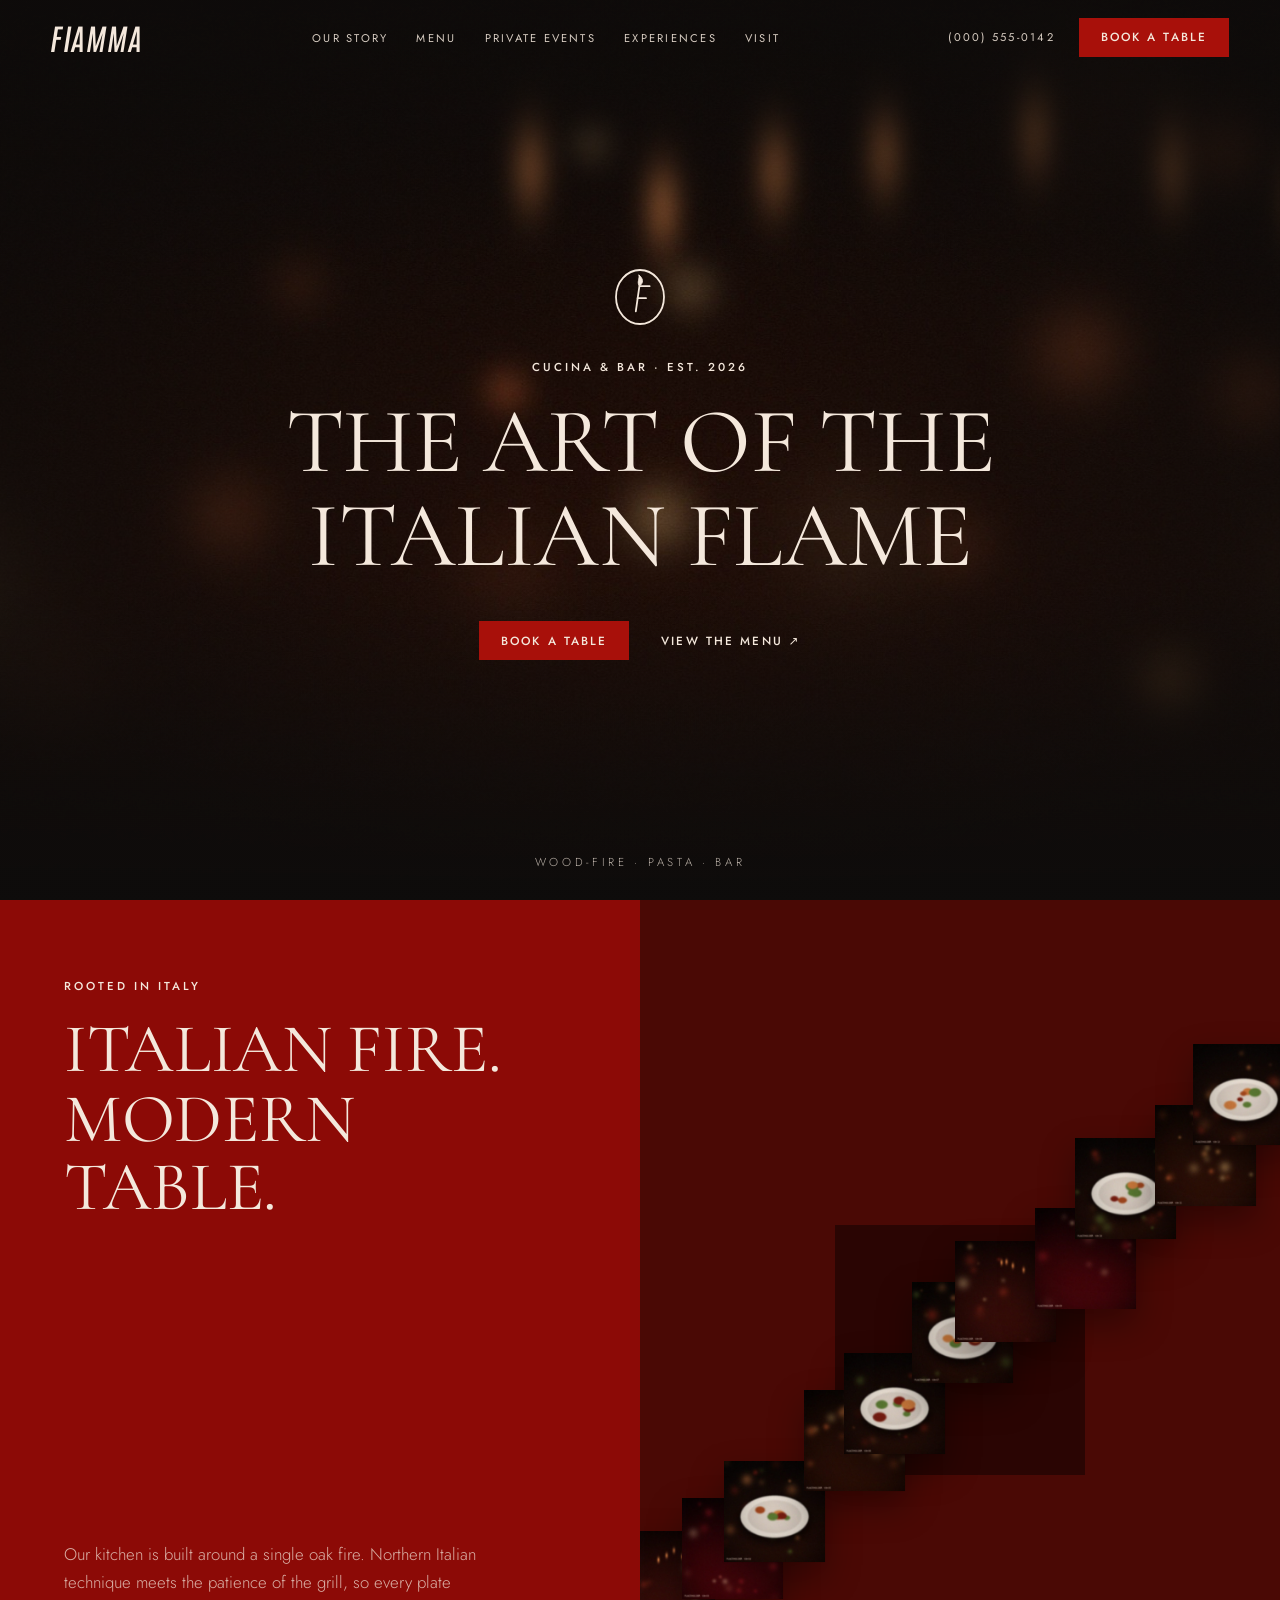
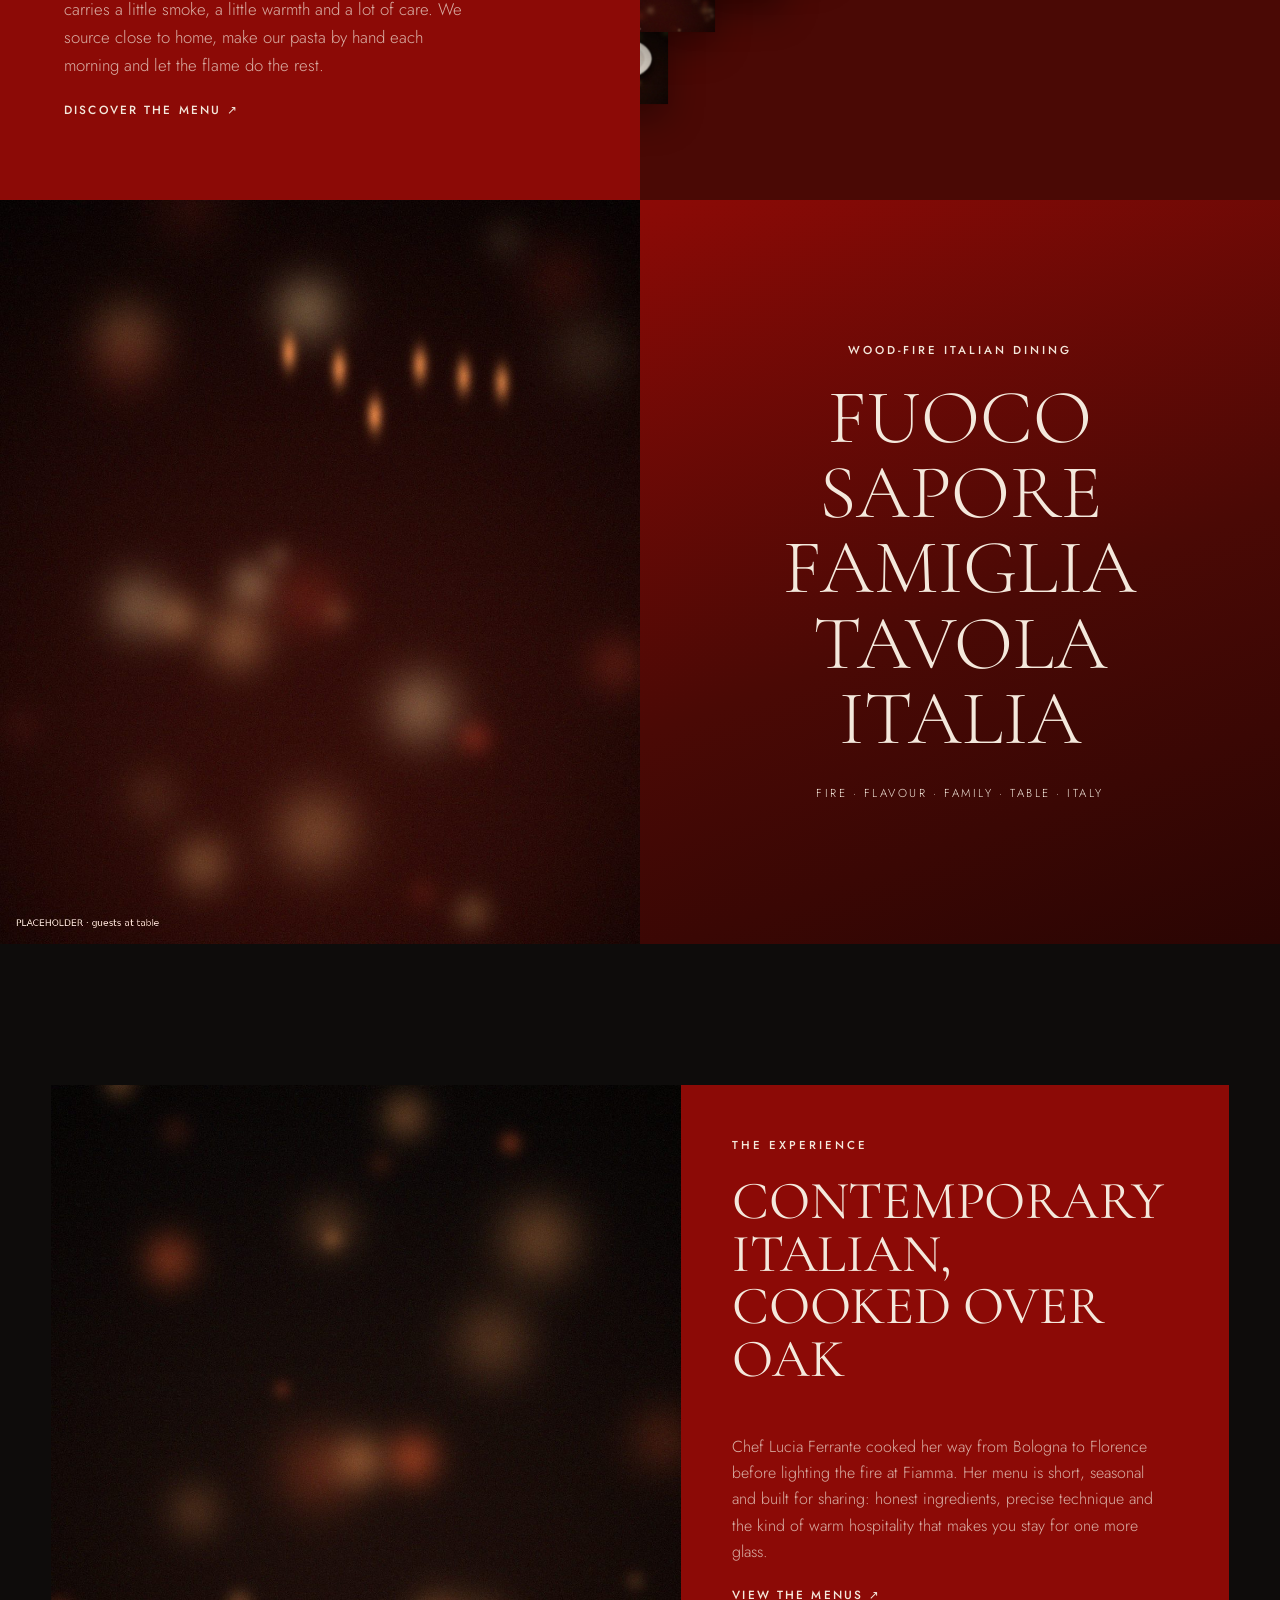
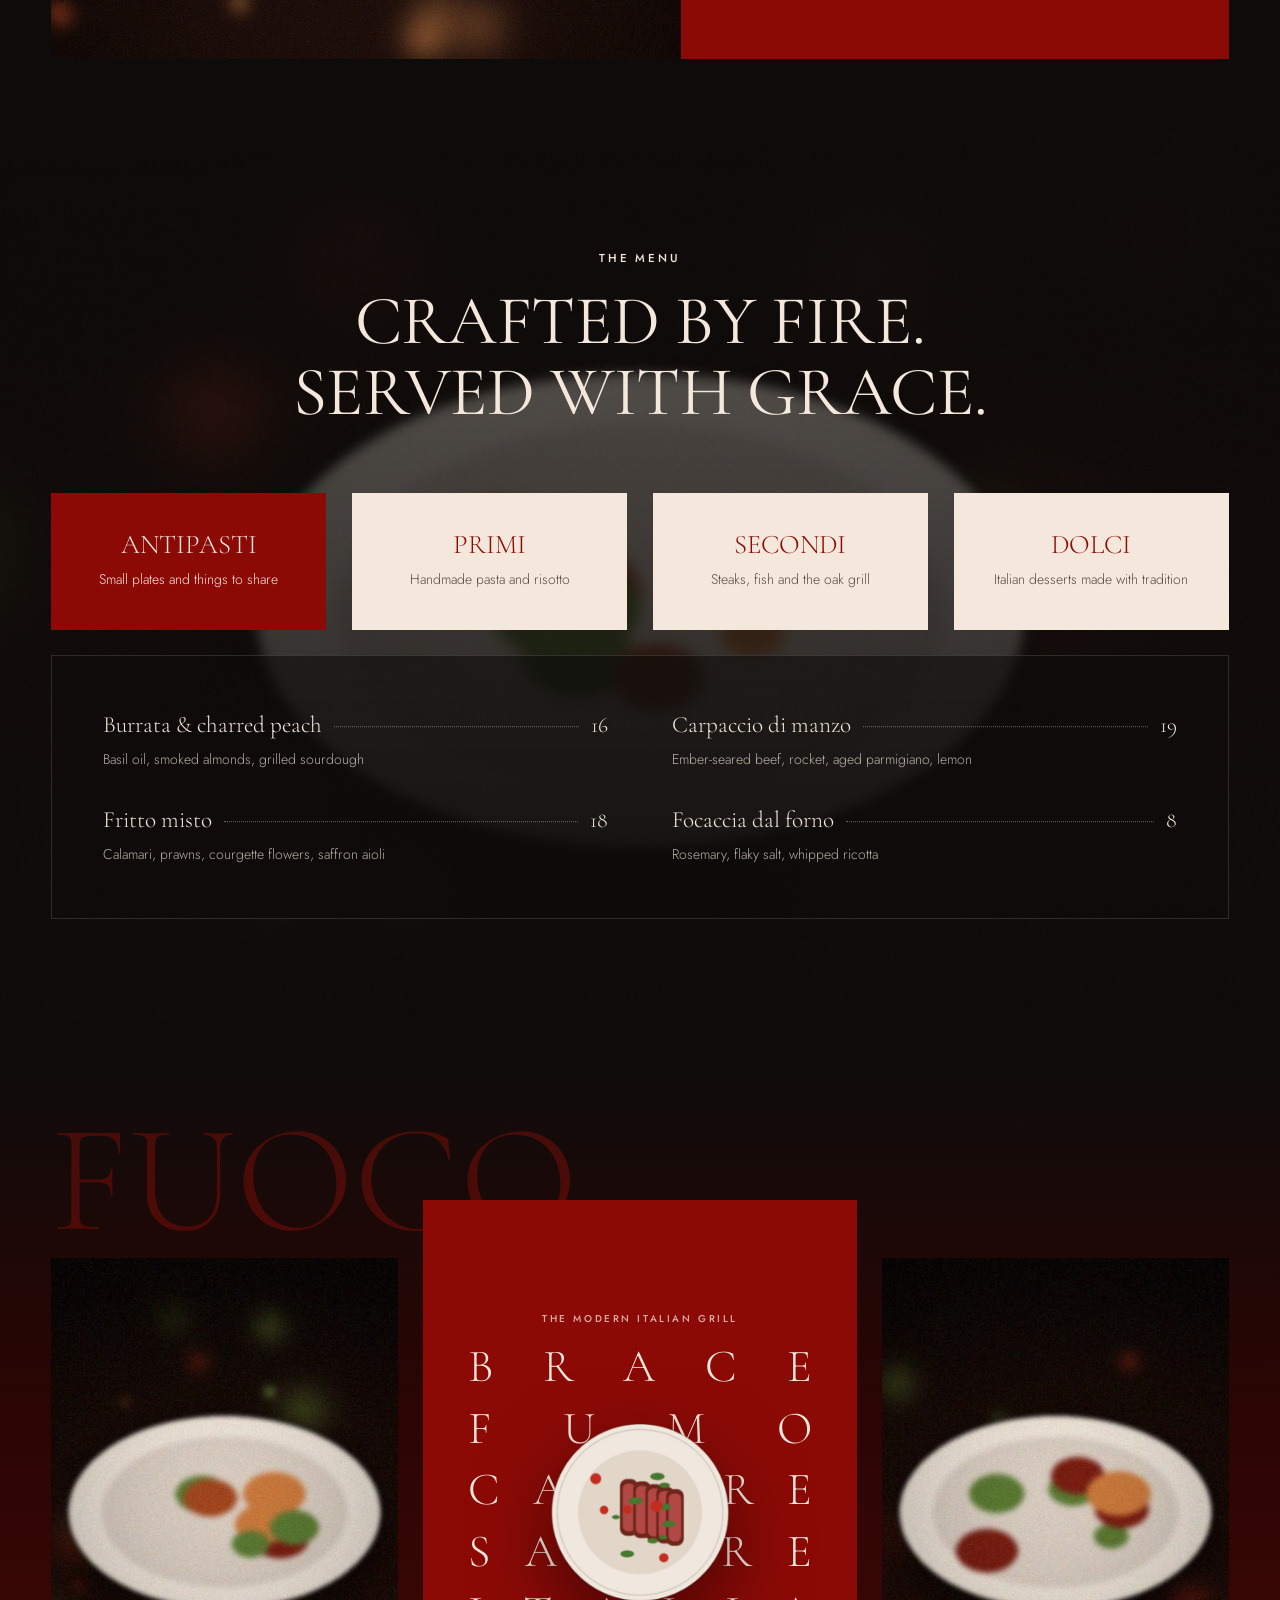
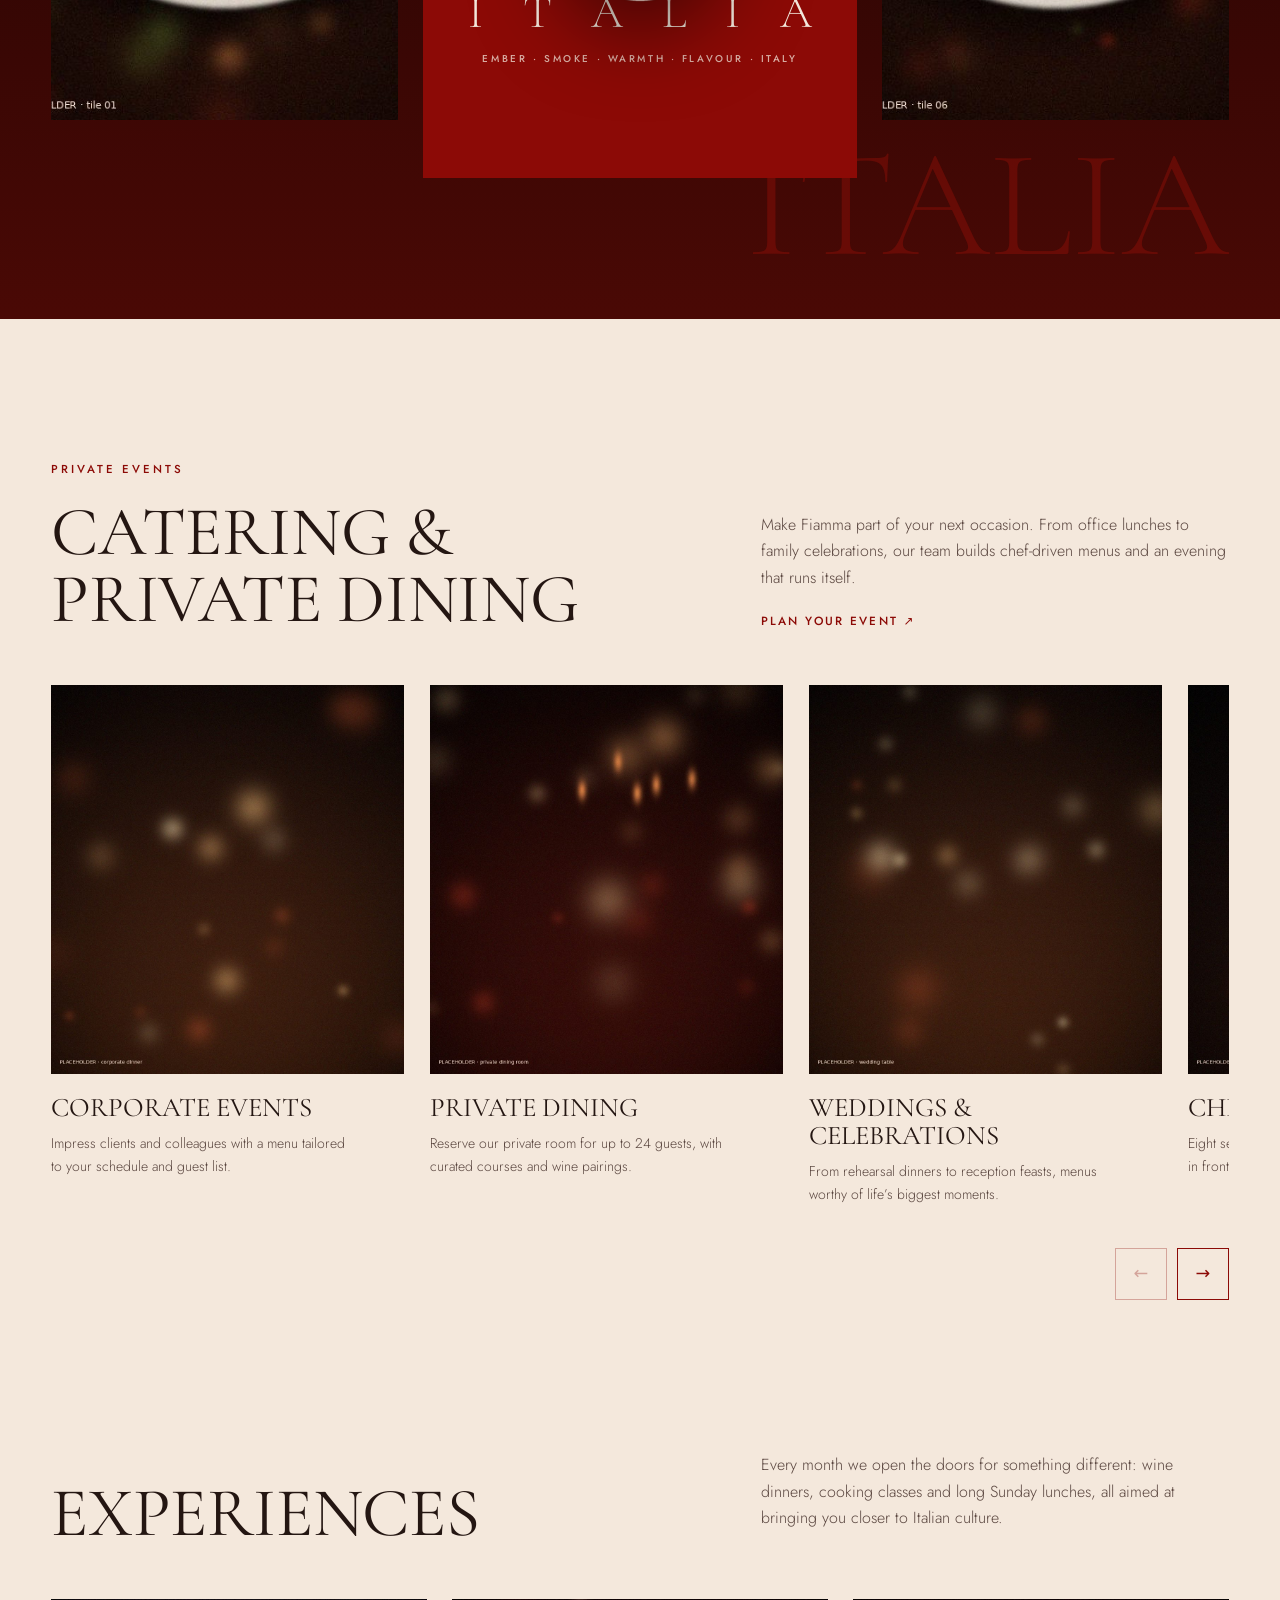
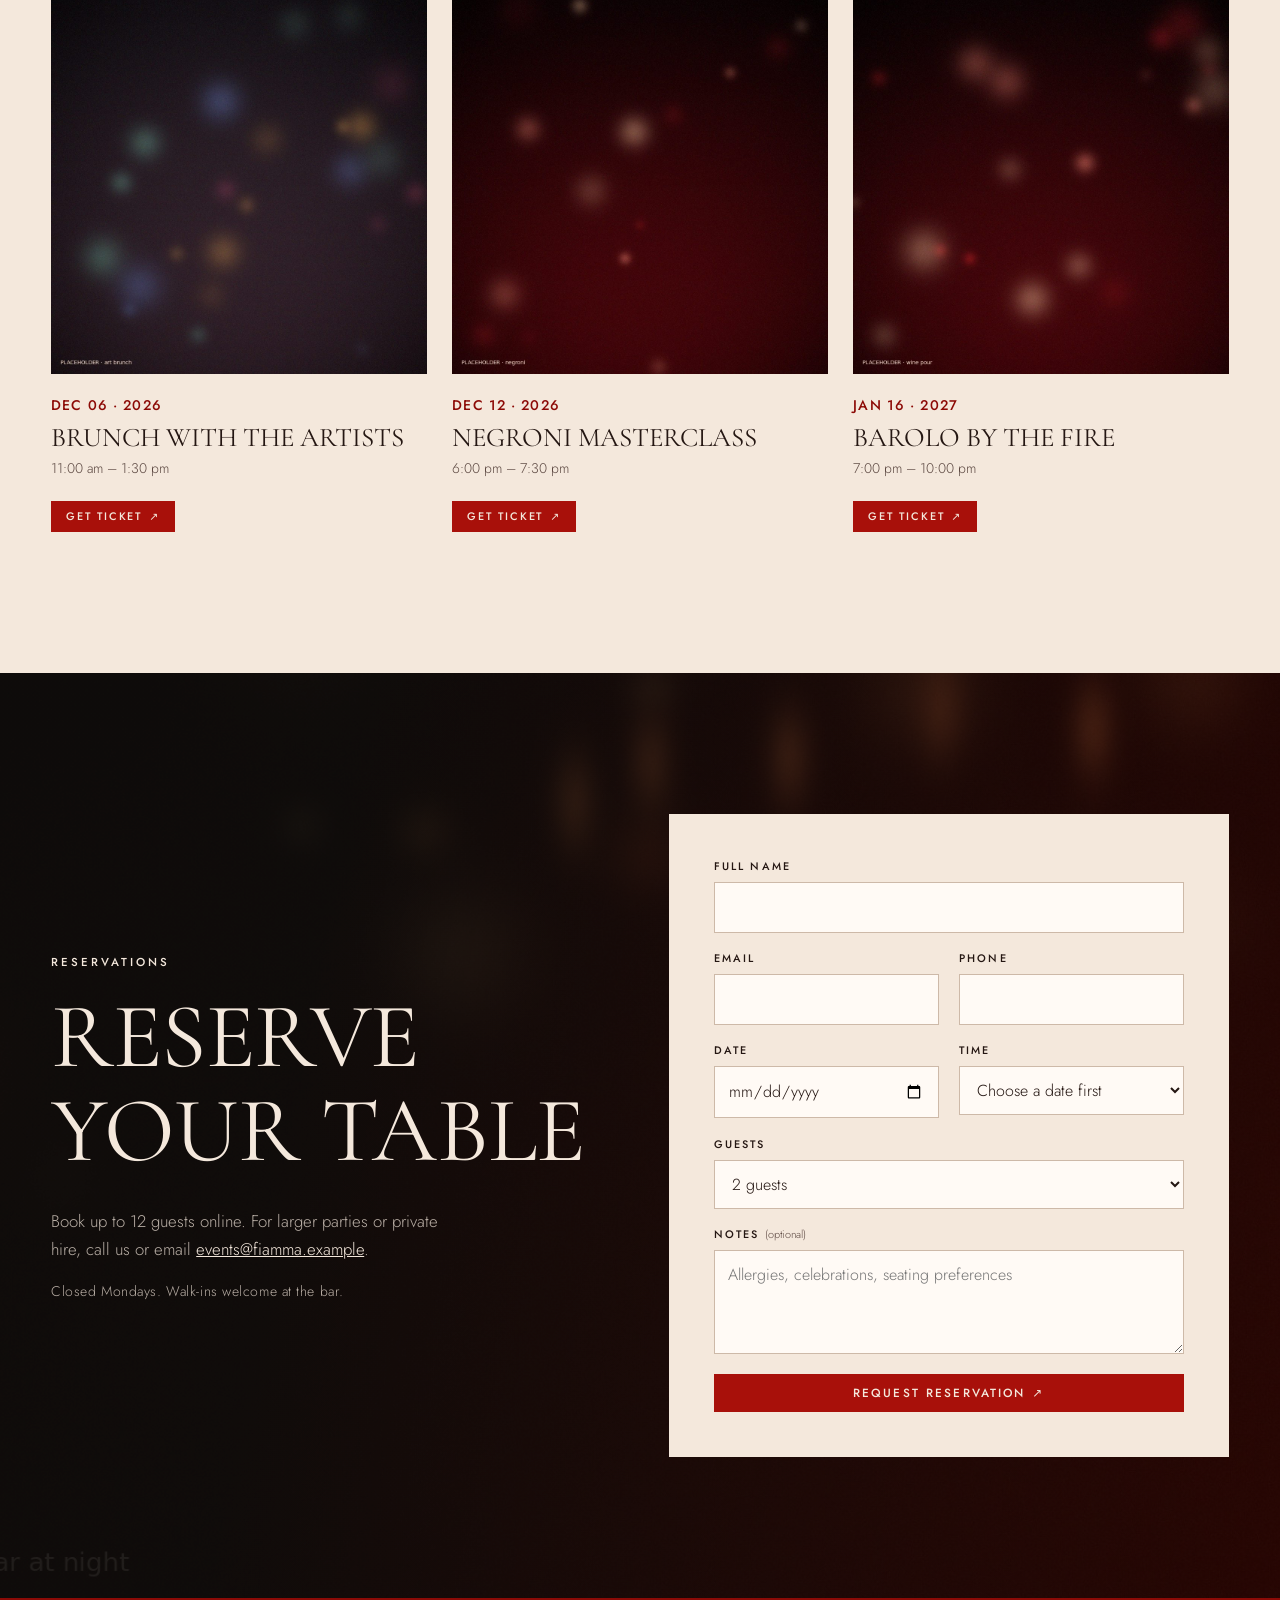
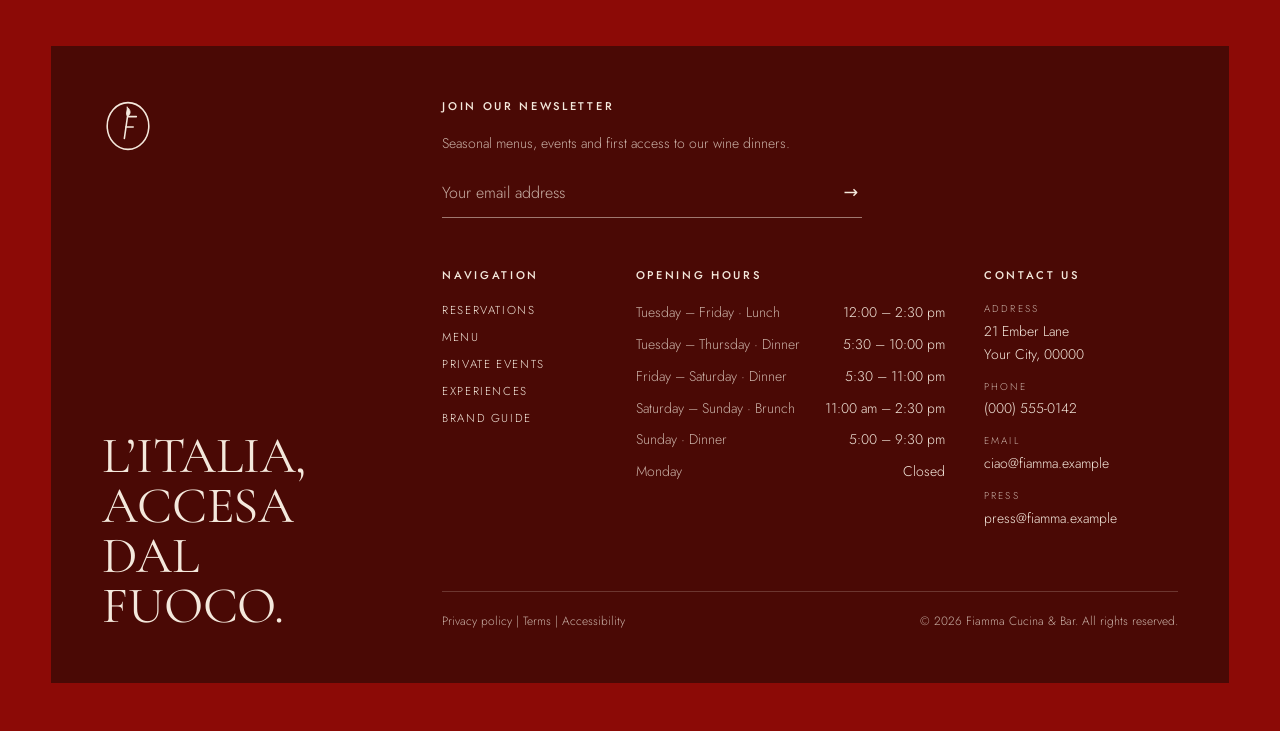
==== index.html @ d9f118a4 "Build Fiamma restaurant site and brand guide inspired by the ENZO shot One-page restaurant website p" ====
<!doctype html>
<html lang="en" class="no-js">
<head>
  <meta charset="utf-8">
  <meta name="viewport" content="width=device-width, initial-scale=1">
  <title>Fiamma · Cucina &amp; Bar: Wood-fire Italian dining</title>
  <meta name="description" content="Fiamma is a wood-fire Italian kitchen and bar. Handmade pasta, oak-grilled steaks and an evening that feels effortless. Book a table online.">
  <meta name="theme-color" content="#8c0a06">
  <meta property="og:type" content="website">
  <meta property="og:title" content="Fiamma · Cucina &amp; Bar">
  <meta property="og:description" content="The art of the Italian flame. Wood-fire Italian dining and bar.">
  <meta property="og:image" content="assets/img/hero-interior.jpg">
  <link rel="icon" href="assets/logo/favicon.svg" type="image/svg+xml">
  <link rel="preconnect" href="https://fonts.googleapis.com">
  <link rel="preconnect" href="https://fonts.gstatic.com" crossorigin>
  <link rel="stylesheet" href="https://fonts.googleapis.com/css2?family=Antonio:wght@500;600&family=Cormorant+Garamond:ital,wght@0,300;0,400;0,500;1,400&family=Jost:wght@300;400;500&display=swap">
  <link rel="stylesheet" href="css/tokens.css">
  <link rel="stylesheet" href="css/main.css">
  <script>document.documentElement.classList.replace('no-js', 'js');</script>
</head>
<body>
  <!-- Monogram symbol, reused with <use href="#monogram"> -->
  <svg width="0" height="0" style="position:absolute" aria-hidden="true">
    <symbol id="monogram" viewBox="0 0 100 100" fill="none" stroke="currentColor" stroke-width="3" stroke-linecap="round" stroke-linejoin="round">
      <ellipse cx="50" cy="50" rx="40" ry="45"/>
      <path d="M43 74 L49 32 H66"/>
      <path d="M46 52 H60"/>
      <path d="M49 32 C44 25 50 20 48 13 C55 19 57 26 49 32 Z" fill="currentColor" stroke-width="1.5"/>
    </symbol>
  </svg>

  <a class="skip-link" href="#main">Skip to content</a>

  <!-- ===================== HEADER ===================== -->
  <header class="site-header" data-header>
    <a class="wordmark" href="#top" aria-label="Fiamma, back to top">Fiamma</a>
    <nav class="site-nav" aria-label="Primary">
      <ul>
        <li><a href="#story">Our story</a></li>
        <li><a href="#menu">Menu</a></li>
        <li><a href="#events">Private events</a></li>
        <li><a href="#experiences">Experiences</a></li>
        <li><a href="#visit">Visit</a></li>
      </ul>
    </nav>
    <div class="site-header__cta">
      <a class="link-plain" href="tel:+10005550142">(000) 555-0142</a>
      <a class="btn btn--red" href="#reserve">Book a table</a>
    </div>
    <button class="nav-toggle" type="button" aria-expanded="false" aria-controls="mobile-nav" data-nav-toggle>
      <span class="nav-toggle__label">Menu</span>
      <span class="nav-toggle__bars" aria-hidden="true"><span></span><span></span></span>
    </button>
  </header>

  <div class="mobile-nav" id="mobile-nav" data-mobile-nav hidden>
    <nav aria-label="Mobile">
      <ul>
        <li><a href="#story">Our story</a></li>
        <li><a href="#menu">Menu</a></li>
        <li><a href="#events">Private events</a></li>
        <li><a href="#experiences">Experiences</a></li>
        <li><a href="#visit">Visit</a></li>
      </ul>
    </nav>
    <a class="btn btn--cream btn--block" href="#reserve">Book a table</a>
    <p class="mobile-nav__meta">21 Ember Lane, Your City · (000) 555-0142</p>
  </div>

  <main id="main">
    <!-- ===================== HERO ===================== -->
    <section class="hero" id="top" aria-labelledby="hero-title">
      <div class="hero__media" data-parallax="0.18">
        <img src="assets/img/hero-interior.jpg" width="2000" height="1200" alt="The Fiamma dining room at night, lit by warm pendant lamps" fetchpriority="high">
      </div>
      <div class="hero__content">
        <svg class="monogram hero__mono" aria-hidden="true"><use href="#monogram"/></svg>
        <p class="eyebrow">Cucina &amp; Bar · Est. 2026</p>
        <h1 class="display hero__title split" id="hero-title" data-reveal>
          <span class="line" style="--i:0"><span>The art of the</span></span>
          <span class="line" style="--i:1"><span>Italian flame</span></span>
        </h1>
        <div class="hero__actions" data-reveal style="--i:3">
          <a class="btn btn--red" href="#reserve">Book a table</a>
          <a class="link-arrow link-arrow--light" href="#menu">View the menu <span aria-hidden="true">↗</span></a>
        </div>
      </div>
      <p class="hero__tag" aria-hidden="true">Wood-fire · Pasta · Bar</p>
    </section>

    <!-- ===================== STORY SPLIT + RING COLLAGE ===================== -->
    <section class="story" id="story" aria-labelledby="story-title">
      <div class="story__text panel panel--red">
        <p class="eyebrow" data-reveal>Rooted in Italy</p>
        <h2 class="display story__title split" id="story-title" data-reveal>
          <span class="line" style="--i:0"><span>Italian fire.</span></span>
          <span class="line" style="--i:1"><span>Modern table.</span></span>
        </h2>
        <div class="story__body" data-reveal>
          <p>Our kitchen is built around a single oak fire. Northern Italian technique meets the patience of the grill, so every plate carries a little smoke, a little warmth and a lot of care. We source close to home, make our pasta by hand each morning and let the flame do the rest.</p>
          <a class="link-arrow link-arrow--light" href="#menu">Discover the menu <span aria-hidden="true">↗</span></a>
        </div>
      </div>
      <div class="story__collage panel panel--ember" data-collage>
        <div class="ring">
          <div class="ring__centre" aria-hidden="true"><svg class="monogram"><use href="#monogram"/></svg></div>
          <figure class="ring__tile" style="--jx:8px;--jy:14px"><img src="assets/img/tile-01.jpg" width="520" height="520" alt="Grilled steak with herbs" loading="lazy"></figure>
          <figure class="ring__tile" style="--jx:-4px;--jy:-10px"><img src="assets/img/tile-02.jpg" width="520" height="520" alt="Guests sharing dinner" loading="lazy"></figure>
          <figure class="ring__tile" style="--jx:6px;--jy:6px"><img src="assets/img/tile-03.jpg" width="520" height="520" alt="A glass of red wine" loading="lazy"></figure>
          <figure class="ring__tile" style="--jx:-10px;--jy:18px"><img src="assets/img/tile-04.jpg" width="520" height="520" alt="Handmade pasta" loading="lazy"></figure>
          <figure class="ring__tile" style="--jx:12px;--jy:-4px"><img src="assets/img/tile-05.jpg" width="520" height="520" alt="The bar at golden hour" loading="lazy"></figure>
          <figure class="ring__tile" style="--jx:-6px;--jy:8px"><img src="assets/img/tile-06.jpg" width="520" height="520" alt="Antipasti to share" loading="lazy"></figure>
          <figure class="ring__tile" style="--jx:4px;--jy:-14px"><img src="assets/img/tile-07.jpg" width="520" height="520" alt="Charred vegetables" loading="lazy"></figure>
          <figure class="ring__tile" style="--jx:-12px;--jy:-6px"><img src="assets/img/tile-08.jpg" width="520" height="520" alt="A server pouring wine" loading="lazy"></figure>
          <figure class="ring__tile" style="--jx:10px;--jy:10px"><img src="assets/img/tile-09.jpg" width="520" height="520" alt="Negroni on the bar" loading="lazy"></figure>
          <figure class="ring__tile" style="--jx:-8px;--jy:-12px"><img src="assets/img/tile-10.jpg" width="520" height="520" alt="Tiramisu" loading="lazy"></figure>
          <figure class="ring__tile" style="--jx:14px;--jy:4px"><img src="assets/img/tile-11.jpg" width="520" height="520" alt="Candlelit table" loading="lazy"></figure>
          <figure class="ring__tile" style="--jx:-6px;--jy:-8px"><img src="assets/img/tile-12.jpg" width="520" height="520" alt="Wood-fired flatbread" loading="lazy"></figure>
        </div>
      </div>
    </section>

    <!-- ===================== MANIFESTO WORD STACK ===================== -->
    <section class="manifesto" aria-labelledby="manifesto-title">
      <figure class="manifesto__media">
        <img src="assets/img/manifesto-guests.jpg" width="1200" height="1400" alt="Two guests laughing over dinner" loading="lazy">
      </figure>
      <div class="manifesto__text">
        <p class="eyebrow" id="manifesto-title" data-reveal>Wood-fire Italian dining</p>
        <ul class="word-stack" data-stagger>
          <li data-reveal>Fuoco</li>
          <li data-reveal>Sapore</li>
          <li data-reveal>Famiglia</li>
          <li data-reveal>Tavola</li>
          <li data-reveal>Italia</li>
        </ul>
        <p class="word-stack__translation" data-reveal>Fire · Flavour · Family · Table · Italy</p>
      </div>
    </section>

    <!-- ===================== CHEF CARD ===================== -->
    <section class="chef" aria-labelledby="chef-title">
      <div class="container chef__inner">
        <figure class="chef__media" data-reveal>
          <img src="assets/img/story-chef.jpg" width="1200" height="1400" alt="Chef Lucia Ferrante tending the oak fire" loading="lazy">
        </figure>
        <div class="chef__card panel--red" data-reveal style="--i:1">
          <p class="eyebrow">The experience</p>
          <h2 class="display chef__title" id="chef-title">Contemporary Italian, cooked over oak</h2>
          <p>Chef Lucia Ferrante cooked her way from Bologna to Florence before lighting the fire at Fiamma. Her menu is short, seasonal and built for sharing: honest ingredients, precise technique and the kind of warm hospitality that makes you stay for one more glass.</p>
          <a class="link-arrow link-arrow--light" href="#menu">View the menus <span aria-hidden="true">↗</span></a>
        </div>
      </div>
    </section>

    <!-- ===================== MENU ===================== -->
    <section class="menu" id="menu" aria-labelledby="menu-title">
      <div class="menu__bg" aria-hidden="true" data-parallax="0.12">
        <img src="assets/img/menu-bg.jpg" width="2000" height="1200" alt="" loading="lazy">
      </div>
      <div class="container">
        <header class="menu__head">
          <p class="eyebrow" data-reveal>The menu</p>
          <h2 class="display menu__title split" id="menu-title" data-reveal>
            <span class="line" style="--i:0"><span>Crafted by fire.</span></span>
            <span class="line" style="--i:1"><span>Served with grace.</span></span>
          </h2>
        </header>

        <div class="menu__tabs" role="tablist" aria-label="Menu sections" data-tabs data-stagger>
          <button class="menu-card" role="tab" id="tab-antipasti" aria-controls="panel-antipasti" aria-selected="true" data-reveal>
            <span class="menu-card__title">Antipasti</span>
            <span class="menu-card__desc">Small plates and things to share</span>
          </button>
          <button class="menu-card" role="tab" id="tab-primi" aria-controls="panel-primi" aria-selected="false" tabindex="-1" data-reveal>
            <span class="menu-card__title">Primi</span>
            <span class="menu-card__desc">Handmade pasta and risotto</span>
          </button>
          <button class="menu-card" role="tab" id="tab-secondi" aria-controls="panel-secondi" aria-selected="false" tabindex="-1" data-reveal>
            <span class="menu-card__title">Secondi</span>
            <span class="menu-card__desc">Steaks, fish and the oak grill</span>
          </button>
          <button class="menu-card" role="tab" id="tab-dolci" aria-controls="panel-dolci" aria-selected="false" tabindex="-1" data-reveal>
            <span class="menu-card__title">Dolci</span>
            <span class="menu-card__desc">Italian desserts made with tradition</span>
          </button>
        </div>

        <!-- Edit dishes and prices directly in these lists. -->
        <div class="menu__panels">
          <div class="menu-panel" role="tabpanel" id="panel-antipasti" aria-labelledby="tab-antipasti" tabindex="0">
            <ul class="menu-list">
              <li class="menu-item"><p class="menu-item__row"><span class="menu-item__name">Burrata &amp; charred peach</span><span class="menu-item__dots" aria-hidden="true"></span><span class="menu-item__price">16</span></p><p class="menu-item__desc">Basil oil, smoked almonds, grilled sourdough</p></li>
              <li class="menu-item"><p class="menu-item__row"><span class="menu-item__name">Carpaccio di manzo</span><span class="menu-item__dots" aria-hidden="true"></span><span class="menu-item__price">19</span></p><p class="menu-item__desc">Ember-seared beef, rocket, aged parmigiano, lemon</p></li>
              <li class="menu-item"><p class="menu-item__row"><span class="menu-item__name">Fritto misto</span><span class="menu-item__dots" aria-hidden="true"></span><span class="menu-item__price">18</span></p><p class="menu-item__desc">Calamari, prawns, courgette flowers, saffron aioli</p></li>
              <li class="menu-item"><p class="menu-item__row"><span class="menu-item__name">Focaccia dal forno</span><span class="menu-item__dots" aria-hidden="true"></span><span class="menu-item__price">8</span></p><p class="menu-item__desc">Rosemary, flaky salt, whipped ricotta</p></li>
            </ul>
          </div>
          <div class="menu-panel" role="tabpanel" id="panel-primi" aria-labelledby="tab-primi" tabindex="0" hidden>
            <ul class="menu-list">
              <li class="menu-item"><p class="menu-item__row"><span class="menu-item__name">Tagliatelle al ragù</span><span class="menu-item__dots" aria-hidden="true"></span><span class="menu-item__price">24</span></p><p class="menu-item__desc">Slow-cooked beef &amp; pork, nutmeg, parmigiano</p></li>
              <li class="menu-item"><p class="menu-item__row"><span class="menu-item__name">Cacio e pepe</span><span class="menu-item__dots" aria-hidden="true"></span><span class="menu-item__price">21</span></p><p class="menu-item__desc">Tonnarelli, pecorino romano, toasted black pepper</p></li>
              <li class="menu-item"><p class="menu-item__row"><span class="menu-item__name">Risotto ai funghi</span><span class="menu-item__dots" aria-hidden="true"></span><span class="menu-item__price">26</span></p><p class="menu-item__desc">Wild mushrooms, smoked butter, thyme</p></li>
              <li class="menu-item"><p class="menu-item__row"><span class="menu-item__name">Ravioli di zucca</span><span class="menu-item__dots" aria-hidden="true"></span><span class="menu-item__price">23</span></p><p class="menu-item__desc">Roasted squash, brown butter, sage, amaretti</p></li>
            </ul>
          </div>
          <div class="menu-panel" role="tabpanel" id="panel-secondi" aria-labelledby="tab-secondi" tabindex="0" hidden>
            <ul class="menu-list">
              <li class="menu-item"><p class="menu-item__row"><span class="menu-item__name">Bistecca alla Fiamma</span><span class="menu-item__dots" aria-hidden="true"></span><span class="menu-item__price">68</span></p><p class="menu-item__desc">Dry-aged T-bone for two, oak-grilled, rosemary salt</p></li>
              <li class="menu-item"><p class="menu-item__row"><span class="menu-item__name">Filetto al Barolo</span><span class="menu-item__dots" aria-hidden="true"></span><span class="menu-item__price">44</span></p><p class="menu-item__desc">Beef tenderloin, Barolo reduction, charred shallots</p></li>
              <li class="menu-item"><p class="menu-item__row"><span class="menu-item__name">Branzino alla brace</span><span class="menu-item__dots" aria-hidden="true"></span><span class="menu-item__price">36</span></p><p class="menu-item__desc">Whole sea bass, salsa verde, grilled lemon</p></li>
              <li class="menu-item"><p class="menu-item__row"><span class="menu-item__name">Pollo al mattone</span><span class="menu-item__dots" aria-hidden="true"></span><span class="menu-item__price">31</span></p><p class="menu-item__desc">Brick-pressed chicken, Calabrian chilli, roast potatoes</p></li>
            </ul>
          </div>
          <div class="menu-panel" role="tabpanel" id="panel-dolci" aria-labelledby="tab-dolci" tabindex="0" hidden>
            <ul class="menu-list">
              <li class="menu-item"><p class="menu-item__row"><span class="menu-item__name">Tiramisù</span><span class="menu-item__dots" aria-hidden="true"></span><span class="menu-item__price">12</span></p><p class="menu-item__desc">Espresso-soaked savoiardi, mascarpone, cocoa</p></li>
              <li class="menu-item"><p class="menu-item__row"><span class="menu-item__name">Panna cotta</span><span class="menu-item__dots" aria-hidden="true"></span><span class="menu-item__price">11</span></p><p class="menu-item__desc">Vanilla bean, ember-roasted figs, honey</p></li>
              <li class="menu-item"><p class="menu-item__row"><span class="menu-item__name">Affogato</span><span class="menu-item__dots" aria-hidden="true"></span><span class="menu-item__price">9</span></p><p class="menu-item__desc">Fior di latte gelato, double espresso</p></li>
              <li class="menu-item"><p class="menu-item__row"><span class="menu-item__name">Cannoli siciliani</span><span class="menu-item__dots" aria-hidden="true"></span><span class="menu-item__price">10</span></p><p class="menu-item__desc">Sweet ricotta, pistachio, candied orange</p></li>
            </ul>
          </div>
        </div>
      </div>
    </section>

    <!-- ===================== GUSTO LETTER GRID ===================== -->
    <section class="gusto" aria-label="Brace, fumo, calore, sapore, Italia: ember, smoke, warmth, flavour, Italy">
      <span class="ghost ghost--tl" aria-hidden="true" data-parallax="-0.08">Fuoco</span>
      <span class="ghost ghost--br" aria-hidden="true" data-parallax="0.08">Italia</span>
      <div class="container gusto__inner">
        <figure class="gusto__side" data-reveal>
          <img src="assets/img/tile-01.jpg" width="520" height="520" alt="" loading="lazy">
        </figure>
        <div class="gusto__panel" data-reveal style="--i:1">
          <p class="eyebrow gusto__eyebrow">The modern Italian grill</p>
          <div class="gusto__stage">
          <div class="gusto__grid" aria-hidden="true">
            <p class="gusto__row"><span>B</span><span>R</span><span>A</span><span>C</span><span>E</span></p>
            <p class="gusto__row"><span>F</span><span>U</span><span>M</span><span>O</span></p>
            <p class="gusto__row"><span>C</span><span>A</span><span>L</span><span>O</span><span>R</span><span>E</span></p>
            <p class="gusto__row"><span>S</span><span>A</span><span>P</span><span>O</span><span>R</span><span>E</span></p>
            <p class="gusto__row"><span>I</span><span>T</span><span>A</span><span>L</span><span>I</span><span>A</span></p>
          </div>
          <div class="gusto__dish" data-parallax="-0.1" aria-hidden="true">
            <img src="assets/img/gusto-dish.png" width="900" height="900" alt="" loading="lazy">
          </div>
          </div>
          <p class="eyebrow gusto__caption">Ember · Smoke · Warmth · Flavour · Italy</p>
        </div>
        <figure class="gusto__side" data-reveal style="--i:2">
          <img src="assets/img/tile-06.jpg" width="520" height="520" alt="" loading="lazy">
        </figure>
      </div>
    </section>

    <!-- ===================== PRIVATE EVENTS CAROUSEL ===================== -->
    <section class="events section--cream" id="events" aria-labelledby="events-title">
      <div class="container">
        <header class="section-head">
          <div>
            <p class="eyebrow eyebrow--red" data-reveal>Private events</p>
            <h2 class="display section-head__title" id="events-title" data-reveal>Catering &amp; private dining</h2>
          </div>
          <div class="section-head__aside" data-reveal style="--i:1">
            <p>Make Fiamma part of your next occasion. From office lunches to family celebrations, our team builds chef-driven menus and an evening that runs itself.</p>
            <a class="link-arrow" href="mailto:events@fiamma.example">Plan your event <span aria-hidden="true">↗</span></a>
          </div>
        </header>

        <div class="carousel" data-carousel>
          <ul class="carousel__track" data-carousel-track tabindex="0" aria-label="Private event formats">
            <li class="event-card">
              <figure class="event-card__media"><img src="assets/img/events-corporate.jpg" width="1000" height="1100" alt="A long table set for a corporate dinner" loading="lazy"></figure>
              <h3 class="event-card__title">Corporate events</h3>
              <p>Impress clients and colleagues with a menu tailored to your schedule and guest list.</p>
            </li>
            <li class="event-card">
              <figure class="event-card__media"><img src="assets/img/events-private.jpg" width="1000" height="1100" alt="The private dining room with candles lit" loading="lazy"></figure>
              <h3 class="event-card__title">Private dining</h3>
              <p>Reserve our private room for up to 24 guests, with curated courses and wine pairings.</p>
            </li>
            <li class="event-card">
              <figure class="event-card__media"><img src="assets/img/events-wedding.jpg" width="1000" height="1100" alt="A wedding table with flowers and glassware" loading="lazy"></figure>
              <h3 class="event-card__title">Weddings &amp; celebrations</h3>
              <p>From rehearsal dinners to reception feasts, menus worthy of life’s biggest moments.</p>
            </li>
            <li class="event-card">
              <figure class="event-card__media"><img src="assets/img/events-chef-table.jpg" width="1000" height="1100" alt="Guests seated at the counter facing the fire" loading="lazy"></figure>
              <h3 class="event-card__title">Chef’s table</h3>
              <p>Eight seats facing the fire, and a tasting menu cooked in front of you.</p>
            </li>
          </ul>
          <div class="carousel__controls">
            <button class="carousel__btn" type="button" data-carousel-prev aria-label="Previous event format">←</button>
            <button class="carousel__btn" type="button" data-carousel-next aria-label="Next event format">→</button>
          </div>
        </div>
      </div>
    </section>

    <!-- ===================== EXPERIENCES ===================== -->
    <section class="experiences section--cream" id="experiences" aria-labelledby="exp-title">
      <div class="container">
        <header class="section-head">
          <div>
            <p class="eyebrow eyebrow--red" data-reveal>Upcoming events</p>
            <h2 class="display section-head__title" id="exp-title" data-reveal>Experiences</h2>
          </div>
          <div class="section-head__aside" data-reveal style="--i:1">
            <p>Every month we open the doors for something different: wine dinners, cooking classes and long Sunday lunches, all aimed at bringing you closer to Italian culture.</p>
          </div>
        </header>

        <div class="exp-grid" data-stagger>
          <article class="exp-card" data-reveal>
            <figure class="exp-card__media"><img src="assets/img/exp-brunch-art.jpg" width="1000" height="1000" alt="Paintings hung above the dining room" loading="lazy"></figure>
            <p class="exp-card__date"><time datetime="2026-12-06">Dec 06 · 2026</time></p>
            <h3 class="exp-card__title">Brunch with the artists</h3>
            <p class="exp-card__time">11:00 am – 1:30 pm</p>
            <a class="btn btn--red btn--small" href="#reserve">Get ticket <span aria-hidden="true">↗</span></a>
          </article>
          <article class="exp-card" data-reveal>
            <figure class="exp-card__media"><img src="assets/img/exp-negroni.jpg" width="1000" height="1000" alt="A negroni with an orange twist" loading="lazy"></figure>
            <p class="exp-card__date"><time datetime="2026-12-12">Dec 12 · 2026</time></p>
            <h3 class="exp-card__title">Negroni masterclass</h3>
            <p class="exp-card__time">6:00 pm – 7:30 pm</p>
            <a class="btn btn--red btn--small" href="#reserve">Get ticket <span aria-hidden="true">↗</span></a>
          </article>
          <article class="exp-card" data-reveal>
            <figure class="exp-card__media"><img src="assets/img/exp-wine.jpg" width="1000" height="1000" alt="Red wine being poured into a glass" loading="lazy"></figure>
            <p class="exp-card__date"><time datetime="2027-01-16">Jan 16 · 2027</time></p>
            <h3 class="exp-card__title">Barolo by the fire</h3>
            <p class="exp-card__time">7:00 pm – 10:00 pm</p>
            <a class="btn btn--red btn--small" href="#reserve">Get ticket <span aria-hidden="true">↗</span></a>
          </article>
        </div>
      </div>
    </section>

    <!-- ===================== RESERVATION ===================== -->
    <section class="reserve" id="reserve" aria-labelledby="reserve-title">
      <div class="reserve__bg" aria-hidden="true" data-parallax="0.12">
        <img src="assets/img/reserve-bg.jpg" width="2000" height="1200" alt="" loading="lazy">
      </div>
      <div class="container reserve__inner">
        <div class="reserve__intro">
          <p class="eyebrow" data-reveal>Reservations</p>
          <h2 class="display reserve__title split" id="reserve-title" data-reveal>
            <span class="line" style="--i:0"><span>Reserve</span></span>
            <span class="line" style="--i:1"><span>your table</span></span>
          </h2>
          <p class="reserve__lead" data-reveal>Book up to 12 guests online. For larger parties or private hire, call us or email <a href="mailto:events@fiamma.example">events@fiamma.example</a>.</p>
          <p class="reserve__note" data-reveal>Closed Mondays. Walk-ins welcome at the bar.</p>
        </div>

        <div class="reserve__card" data-reveal style="--i:1">
          <form class="reserve-form" data-reserve-form novalidate>
            <div class="form-grid">
              <div class="field field--full">
                <label for="r-name">Full name</label>
                <input id="r-name" name="name" type="text" autocomplete="name" required aria-describedby="r-name-err">
                <p class="field__error" id="r-name-err"></p>
              </div>
              <div class="field">
                <label for="r-email">Email</label>
                <input id="r-email" name="email" type="email" autocomplete="email" required aria-describedby="r-email-err">
                <p class="field__error" id="r-email-err"></p>
              </div>
              <div class="field">
                <label for="r-phone">Phone</label>
                <input id="r-phone" name="phone" type="tel" autocomplete="tel" required pattern="[0-9 +\(\)\-]{7,}" aria-describedby="r-phone-err">
                <p class="field__error" id="r-phone-err"></p>
              </div>
              <div class="field">
                <label for="r-date">Date</label>
                <input id="r-date" name="date" type="date" required aria-describedby="r-date-err">
                <p class="field__error" id="r-date-err"></p>
              </div>
              <div class="field">
                <label for="r-time">Time</label>
                <select id="r-time" name="time" required aria-describedby="r-time-err">
                  <option value="">Choose a date first</option>
                </select>
                <p class="field__error" id="r-time-err"></p>
              </div>
              <div class="field field--full">
                <label for="r-guests">Guests</label>
                <select id="r-guests" name="guests" required aria-describedby="r-guests-err">
                  <option value="2" selected>2 guests</option>
                </select>
                <p class="field__error" id="r-guests-err"></p>
              </div>
              <div class="field field--full">
                <label for="r-notes">Notes <span class="field__optional">(optional)</span></label>
                <textarea id="r-notes" name="notes" rows="3" placeholder="Allergies, celebrations, seating preferences"></textarea>
              </div>
            </div>
            <p class="form-status" role="status" aria-live="polite" data-form-status></p>
            <button class="btn btn--red btn--block" type="submit">Request reservation <span aria-hidden="true">↗</span></button>
          </form>

          <div class="reserve-success" data-reserve-success tabindex="-1" hidden>
            <svg class="monogram reserve-success__mono" aria-hidden="true"><use href="#monogram"/></svg>
            <h3 class="display">Grazie!</h3>
            <p data-success-message>Your request is in. We’ll confirm by email shortly.</p>
            <button class="link-arrow" type="button" data-reserve-again>Make another booking <span aria-hidden="true">↗</span></button>
          </div>
        </div>
      </div>
    </section>
  </main>

  <!-- ===================== FOOTER ===================== -->
  <footer class="site-footer" id="visit">
    <div class="site-footer__inner">
      <div class="site-footer__brand">
        <svg class="monogram site-footer__mono" aria-hidden="true"><use href="#monogram"/></svg>
        <p class="display site-footer__signoff">L’Italia,<br>accesa dal<br>fuoco.</p>
      </div>

      <div class="site-footer__main">
        <form class="newsletter" data-newsletter>
          <label class="footer-heading" for="nl-email">Join our newsletter</label>
          <p class="newsletter__copy">Seasonal menus, events and first access to our wine dinners.</p>
          <div class="newsletter__field">
            <input id="nl-email" name="email" type="email" placeholder="Your email address" autocomplete="email" required>
            <button type="submit" aria-label="Subscribe">→</button>
          </div>
          <p class="newsletter__status" role="status" aria-live="polite" data-newsletter-status></p>
        </form>

        <div class="site-footer__cols">
          <nav aria-label="Footer">
            <h2 class="footer-heading">Navigation</h2>
            <ul class="footer-links">
              <li><a href="#reserve">Reservations</a></li>
              <li><a href="#menu">Menu</a></li>
              <li><a href="#events">Private events</a></li>
              <li><a href="#experiences">Experiences</a></li>
              <li><a href="style-guide.html">Brand guide</a></li>
            </ul>
          </nav>
          <div>
            <h2 class="footer-heading">Opening hours</h2>
            <dl class="hours">
              <div><dt>Tuesday – Friday · Lunch</dt><dd>12:00 – 2:30 pm</dd></div>
              <div><dt>Tuesday – Thursday · Dinner</dt><dd>5:30 – 10:00 pm</dd></div>
              <div><dt>Friday – Saturday · Dinner</dt><dd>5:30 – 11:00 pm</dd></div>
              <div><dt>Saturday – Sunday · Brunch</dt><dd>11:00 am – 2:30 pm</dd></div>
              <div><dt>Sunday · Dinner</dt><dd>5:00 – 9:30 pm</dd></div>
              <div><dt>Monday</dt><dd>Closed</dd></div>
            </dl>
          </div>
          <address>
            <h2 class="footer-heading">Contact us</h2>
            <p class="footer-label">Address</p>
            <p><a href="https://maps.google.com/?q=21+Ember+Lane" rel="noopener">21 Ember Lane<br>Your City, 00000</a></p>
            <p class="footer-label">Phone</p>
            <p><a href="tel:+10005550142">(000) 555-0142</a></p>
            <p class="footer-label">Email</p>
            <p><a href="mailto:ciao@fiamma.example">ciao@fiamma.example</a></p>
            <p class="footer-label">Press</p>
            <p><a href="mailto:press@fiamma.example">press@fiamma.example</a></p>
          </address>
        </div>

        <div class="site-footer__legal">
          <p><a href="#">Privacy policy</a> <span aria-hidden="true">|</span> <a href="#">Terms</a> <span aria-hidden="true">|</span> <a href="#">Accessibility</a></p>
          <p>© <span data-year>2026</span> Fiamma Cucina &amp; Bar. All rights reserved.</p>
        </div>
      </div>
    </div>
  </footer>

  <script src="js/main.js" defer></script>
</body>
</html>
---- css/tokens.css ----
/* ==========================================================================
   Fiamma brand tokens: the single source of truth for colour, type,
   spacing and motion. Change the brand here and both pages follow.
   ========================================================================== */
:root {
  /* Colour */
  --red: #8c0a06;          /* signature red: panels, headings on cream */
  --red-bright: #a8100a;   /* buttons, active states */
  --red-deep: #6e0704;     /* button hover */
  --ember: #4a0905;        /* oxblood: secondary panels, footer */
  --ember-deep: #2a0503;   /* gradients, collage centre */
  --char: #0e0c0b;         /* near-black: dark sections, solid header */
  --cream: #f4e8dc;        /* text on red/dark, light sections */
  --cream-2: #eadacb;      /* card borders, rules on cream */
  --cream-dim: rgb(244 232 220 / 0.74); /* secondary text on dark */
  --ink: #241612;          /* body text on cream */
  --ink-dim: #5b4740;      /* secondary text on cream */

  /* Type */
  --font-display: "Cormorant Garamond", "Times New Roman", serif;
  --font-sans: "Jost", "Century Gothic", system-ui, sans-serif;
  --font-mark: "Antonio", "Arial Narrow", sans-serif;

  --fs-hero: clamp(2.9rem, 7.2vw, 6.75rem);
  --fs-h1: clamp(2.5rem, 5.4vw, 4.75rem);
  --fs-h2: clamp(2.1rem, 4.2vw, 3.6rem);
  --fs-h3: clamp(1.45rem, 2.1vw, 1.95rem);
  --fs-lead: clamp(1.05rem, 1.3vw, 1.2rem);
  --fs-body: 1rem;
  --fs-small: 0.875rem;
  --fs-eyebrow: 0.72rem;

  /* Space */
  --gutter: clamp(16px, 4vw, 56px);
  --section-y: clamp(80px, 11vw, 168px);
  --maxw: 1360px;
  --gap: clamp(16px, 2vw, 28px);

  /* Motion */
  --ease-out: cubic-bezier(0.16, 1, 0.3, 1);
  --ease-in-out: cubic-bezier(0.65, 0, 0.35, 1);
  --dur: 900ms;
}
---- css/main.css ----
/* ==========================================================================
   Fiamma: layout and components. Tokens live in tokens.css.
   ========================================================================== */

/* ---------- Reset & base ---------- */
*, *::before, *::after { box-sizing: border-box; }
html { -webkit-text-size-adjust: 100%; scroll-behavior: smooth; scroll-padding-top: 84px; }
body {
  margin: 0;
  background: var(--char);
  color: var(--cream);
  font-family: var(--font-sans);
  font-size: var(--fs-body);
  font-weight: 300;
  line-height: 1.65;
  -webkit-font-smoothing: antialiased;
  overflow-x: hidden;
}
body.is-locked { overflow: hidden; }
img, svg { display: block; max-width: 100%; }
img { height: auto; }
figure { margin: 0; }
a { color: inherit; }
p { margin: 0 0 1em; }
ul { margin: 0; padding: 0; list-style: none; }
h1, h2, h3 { margin: 0; font-weight: 400; }
button, input, select, textarea { font: inherit; color: inherit; }
:focus-visible { outline: 2px solid var(--cream); outline-offset: 3px; }
.section--cream :focus-visible, .reserve__card :focus-visible { outline-color: var(--red); }

.skip-link {
  position: absolute; left: 16px; top: -60px; z-index: 100;
  background: var(--cream); color: var(--red); padding: 10px 16px;
  font-weight: 500; text-decoration: none;
}
.skip-link:focus { top: 16px; }

.container { width: min(100% - 2 * var(--gutter), var(--maxw)); margin-inline: auto; }

/* ---------- Type ---------- */
.display {
  font-family: var(--font-display);
  font-weight: 400;
  text-transform: uppercase;
  line-height: 0.98;
  letter-spacing: -0.005em;
}
.eyebrow {
  font-family: var(--font-sans);
  font-size: var(--fs-eyebrow);
  font-weight: 500;
  letter-spacing: 0.26em;
  text-transform: uppercase;
  margin-bottom: 1.25rem;
}
.eyebrow--red { color: var(--red); }

/* ---------- Brand marks ---------- */
.wordmark {
  font-family: var(--font-mark);
  font-weight: 600;
  font-size: 1.85rem;
  line-height: 1;
  letter-spacing: 0.06em;
  text-transform: uppercase;
  text-decoration: none;
  display: inline-block;
  transform: skewX(-9deg);
}
.monogram { width: 56px; height: 56px; color: var(--cream); }

/* ---------- Buttons & links ---------- */
.btn {
  display: inline-flex; align-items: center; justify-content: center; gap: 0.6em;
  padding: 1.05em 1.75em;
  border: 1px solid transparent;
  border-radius: 0;
  font-family: var(--font-sans);
  font-size: 0.74rem;
  font-weight: 500;
  letter-spacing: 0.18em;
  line-height: 1;
  text-transform: uppercase;
  text-decoration: none;
  cursor: pointer;
  transition: background-color 0.3s, color 0.3s, border-color 0.3s;
}
.btn--red { background: var(--red-bright); color: var(--cream); }
.btn--red:hover { background: var(--red-deep); }
.btn--cream { background: var(--cream); color: var(--red); }
.btn--cream:hover { background: #fff; }
.btn--ghost { border-color: currentColor; background: transparent; }
.btn--block { width: 100%; }
.btn--small { padding: 0.85em 1.25em; font-size: 0.68rem; }

.link-arrow {
  display: inline-flex; align-items: center; gap: 0.5em;
  background: none; border: 0; padding: 0.3em 0; cursor: pointer;
  font-size: 0.74rem; font-weight: 500; letter-spacing: 0.18em; text-transform: uppercase;
  text-decoration: none; color: var(--red);
}
.link-arrow span { transition: transform 0.35s var(--ease-out); }
.link-arrow:hover span { transform: translate(3px, -3px); }
.link-arrow--light { color: var(--cream); }
.link-plain { font-size: 0.74rem; letter-spacing: 0.18em; text-transform: uppercase; text-decoration: none; }
.link-plain:hover { text-decoration: underline; text-underline-offset: 4px; }

/* ---------- Panels ---------- */
.panel--red { background: var(--red); }
.panel--ember { background: var(--ember); }
.section--cream { background: var(--cream); color: var(--ink); }

/* ---------- Header ---------- */
.site-header {
  position: fixed; inset: 0 0 auto; z-index: 50;
  display: flex; align-items: center; gap: 2rem;
  padding: 18px var(--gutter);
  transition: background-color 0.4s, transform 0.5s var(--ease-out), padding 0.4s;
}
.site-header.is-solid { background: rgb(14 12 11 / 0.94); backdrop-filter: blur(8px); padding-block: 12px; }
.site-header.is-hidden { transform: translateY(-100%); }
.site-nav { margin-inline: auto; }
.site-nav ul { display: flex; gap: clamp(1rem, 2.2vw, 2.25rem); }
.site-nav a, .site-header__cta .link-plain {
  font-size: 0.7rem; font-weight: 400; letter-spacing: 0.2em; text-transform: uppercase; text-decoration: none;
  opacity: 0.88;
}
.site-nav a:hover { opacity: 1; text-decoration: underline; text-underline-offset: 6px; }
.site-header__cta { display: flex; align-items: center; gap: 1.5rem; }

.nav-toggle {
  display: none; margin-left: auto; align-items: center; gap: 12px;
  background: none; border: 0; padding: 8px 0; cursor: pointer;
  font-size: 0.7rem; letter-spacing: 0.2em; text-transform: uppercase;
}
.nav-toggle__bars { display: grid; gap: 6px; width: 26px; }
.nav-toggle__bars span { height: 1px; background: currentColor; transition: transform 0.4s var(--ease-out); }
.nav-toggle[aria-expanded="true"] .nav-toggle__bars span:first-child { transform: translateY(3.5px) rotate(45deg); }
.nav-toggle[aria-expanded="true"] .nav-toggle__bars span:last-child { transform: translateY(-3.5px) rotate(-45deg); }

.mobile-nav {
  position: fixed; inset: 0; z-index: 40;
  display: flex; flex-direction: column; justify-content: center; gap: 2.5rem;
  padding: 96px var(--gutter) 40px;
  background: var(--red);
}
.mobile-nav[hidden] { display: none; }
.mobile-nav ul { display: grid; gap: 0.35rem; }
.mobile-nav a:not(.btn) {
  font-family: var(--font-display); font-size: clamp(2.4rem, 11vw, 3.4rem);
  text-transform: uppercase; text-decoration: none; line-height: 1.1;
}
.mobile-nav__meta { font-size: var(--fs-small); color: var(--cream-dim); margin: 0; }

@media (max-width: 1080px) {
  .site-nav, .site-header__cta { display: none; }
  .nav-toggle { display: inline-flex; }
}

/* ---------- Hero ---------- */
.hero {
  position: relative; isolation: isolate; overflow: hidden;
  min-height: 100svh;
  display: grid; place-items: center; text-align: center;
  padding: 120px var(--gutter) 96px;
}
.hero__media { position: absolute; inset: -8% 0; z-index: -2; }
.hero__media img { width: 100%; height: 100%; object-fit: cover; animation: kenburns 2.6s var(--ease-out) both; }
.hero::after {
  content: ""; position: absolute; inset: 0; z-index: -1;
  background:
    radial-gradient(ellipse at center, rgb(14 12 11 / 0.25), rgb(14 12 11 / 0.75) 75%),
    linear-gradient(to bottom, rgb(14 12 11 / 0.55), transparent 30%, transparent 65%, var(--char));
}
.hero__mono { width: 60px; height: 66px; margin: 0 auto 1.75rem; }
.hero__title { font-size: var(--fs-hero); margin-bottom: 2.25rem; }
.hero__actions { display: flex; flex-wrap: wrap; justify-content: center; align-items: center; gap: 1.25rem 2rem; }
.hero__tag {
  position: absolute; bottom: 28px; left: 50%; transform: translateX(-50%); margin: 0;
  font-size: 0.72rem; letter-spacing: 0.32em; text-transform: uppercase; color: var(--cream-dim); white-space: nowrap;
}
@keyframes kenburns { from { transform: scale(1.12); } to { transform: scale(1); } }

/* ---------- Story split ---------- */
.story { display: grid; grid-template-columns: 1fr 1fr; min-height: min(100vh, 900px); }
.story__text {
  display: flex; flex-direction: column;
  padding: clamp(48px, 6vw, 96px) clamp(24px, 5vw, 80px);
}
.story__title { font-size: var(--fs-h1); }
.story__body { margin-top: auto; padding-top: 3rem; max-width: 46ch; color: var(--cream-dim); }
.story__body p { font-size: var(--fs-lead); }
.story__collage { display: grid; place-items: center; padding: clamp(32px, 5vw, 72px); overflow: hidden; }

/* Ring collage: 12 tiles around the empty centre of a 4×4 grid. */
.ring {
  --p: 1;               /* assembly progress, driven by JS (1 = assembled) */
  position: relative;
  display: grid; grid-template-columns: repeat(4, 1fr); grid-template-rows: repeat(4, 1fr);
  gap: clamp(6px, 0.9vw, 12px);
  width: min(100%, 560px); aspect-ratio: 1;
}
.ring__centre {
  grid-area: 2 / 2 / 4 / 4;
  display: grid; place-items: center;
  background: var(--ember-deep);
  opacity: calc(0.35 + var(--p) * 0.65);
}
.ring__centre .monogram { width: 26%; height: auto; aspect-ratio: 100 / 100; opacity: 0.5; }
.ring__tile {
  --sx: 0px; --sy: 0px; --jx: 0px; --jy: 0px;
  overflow: hidden;
  box-shadow: 0 18px 40px rgb(0 0 0 / 0.35);
  transform:
    translate(calc(var(--jx) + var(--sx) * (1 - var(--p))), calc(var(--jy) + var(--sy) * (1 - var(--p))))
    scale(calc(0.85 + var(--p) * 0.15));
  will-change: transform;
}
.ring__tile img { width: 100%; height: 100%; object-fit: cover; }
.ring__tile:nth-of-type(1)  { grid-area: 1 / 1; }
.ring__tile:nth-of-type(2)  { grid-area: 1 / 2; }
.ring__tile:nth-of-type(3)  { grid-area: 1 / 3; }
.ring__tile:nth-of-type(4)  { grid-area: 1 / 4; }
.ring__tile:nth-of-type(5)  { grid-area: 2 / 4; }
.ring__tile:nth-of-type(6)  { grid-area: 3 / 4; }
.ring__tile:nth-of-type(7)  { grid-area: 4 / 4; }
.ring__tile:nth-of-type(8)  { grid-area: 4 / 3; }
.ring__tile:nth-of-type(9)  { grid-area: 4 / 2; }
.ring__tile:nth-of-type(10) { grid-area: 4 / 1; }
.ring__tile:nth-of-type(11) { grid-area: 3 / 1; }
.ring__tile:nth-of-type(12) { grid-area: 2 / 1; }

/* ---------- Manifesto word stack ---------- */
.manifesto { display: grid; grid-template-columns: 1fr 1fr; background: var(--ember); }
.manifesto__media { position: relative; min-height: 520px; }
.manifesto__media img { position: absolute; inset: 0; width: 100%; height: 100%; object-fit: cover; }
.manifesto__text {
  display: flex; flex-direction: column; justify-content: center; align-items: center; text-align: center;
  padding: var(--section-y) var(--gutter);
  background: linear-gradient(160deg, var(--red) 0%, var(--ember) 55%, var(--ember-deep) 100%);
}
.word-stack {
  font-family: var(--font-display); text-transform: uppercase;
  font-size: clamp(2.6rem, 6vw, 5.4rem); line-height: 0.98;
}
.word-stack__translation { margin: 1.75rem 0 0; font-size: 0.72rem; letter-spacing: 0.22em; text-transform: uppercase; }

/* ---------- Chef card ---------- */
.chef { padding-block: var(--section-y) calc(var(--section-y) * 0.35); background: var(--char); }
.chef__inner { display: grid; grid-template-columns: 1.15fr 1fr; align-items: stretch; }
.chef__media { min-height: 460px; position: relative; }
.chef__media img { position: absolute; inset: 0; width: 100%; height: 100%; object-fit: cover; }
.chef__card {
  display: flex; flex-direction: column;
  padding: clamp(32px, 4vw, 64px);
}
.chef__title { font-size: var(--fs-h2); margin-bottom: auto; padding-bottom: 3rem; }
.chef__card p:not(.eyebrow) { color: var(--cream-dim); max-width: 48ch; }

/* ---------- Menu ---------- */
.menu { position: relative; isolation: isolate; overflow: hidden; padding-block: var(--section-y); }
.menu__bg { position: absolute; inset: -10% 0; z-index: -2; }
.menu__bg img { width: 100%; height: 100%; object-fit: cover; }
.menu::after {
  content: ""; position: absolute; inset: 0; z-index: -1;
  background: linear-gradient(to bottom, var(--char) 0%, rgb(14 12 11 / 0.7) 30%, rgb(14 12 11 / 0.85) 70%, var(--char) 100%);
}
.menu__head { text-align: center; margin-bottom: clamp(40px, 5vw, 72px); }
.menu__title { font-size: var(--fs-h1); }
.menu__tabs { display: grid; grid-template-columns: repeat(4, 1fr); gap: var(--gap); }
.menu-card {
  display: grid; gap: 0.6rem; justify-items: center; text-align: center;
  padding: clamp(24px, 3vw, 40px) 20px;
  background: var(--cream); color: var(--ink);
  border: 0; border-radius: 0; cursor: pointer;
  transition: background-color 0.35s, color 0.35s, transform 0.5s var(--ease-out);
}
.menu-card:hover { transform: translateY(-4px); }
.menu-card__title { font-family: var(--font-display); font-size: var(--fs-h3); text-transform: uppercase; color: var(--red); line-height: 1; transition: color 0.35s; }
.menu-card__desc { font-size: var(--fs-small); color: var(--ink-dim); transition: color 0.35s; }
.menu-card[aria-selected="true"] { background: var(--red); color: var(--cream); }
.menu-card[aria-selected="true"] .menu-card__title,
.menu-card[aria-selected="true"] .menu-card__desc { color: var(--cream); }

.menu__panels { margin-top: var(--gap); }
.menu-panel { background: rgb(14 12 11 / 0.6); border: 1px solid rgb(244 232 220 / 0.14); padding: clamp(24px, 4vw, 56px); }
.menu-panel:focus-visible { outline-offset: -4px; }
.menu-list { display: grid; grid-template-columns: 1fr 1fr; gap: 2rem clamp(32px, 5vw, 80px); }
.menu-item__row { display: flex; align-items: baseline; gap: 0.75rem; margin: 0 0 0.3rem; }
.menu-item__name { font-family: var(--font-display); font-size: 1.45rem; line-height: 1.15; }
.menu-item__dots { flex: 1; border-bottom: 1px dotted rgb(244 232 220 / 0.4); transform: translateY(-0.3em); min-width: 1.5rem; }
.menu-item__price { font-family: var(--font-display); font-size: 1.35rem; }
.menu-item__desc { color: var(--cream-dim); font-size: var(--fs-small); margin: 0; }

/* ---------- Gusto letter grid ---------- */
.gusto { position: relative; overflow: hidden; padding-block: var(--section-y); background: linear-gradient(180deg, var(--char), var(--ember-deep) 40%, var(--ember)); }
.gusto__inner { display: grid; grid-template-columns: 1fr 1.25fr 1fr; gap: var(--gap); align-items: center; }
.gusto__side { aspect-ratio: 3 / 4; overflow: hidden; }
.gusto__side img { width: 100%; height: 100%; object-fit: cover; }
.gusto__panel {
  position: relative; isolation: isolate;
  background: var(--red); aspect-ratio: 3 / 4;
  display: flex; flex-direction: column; justify-content: center;
  padding: clamp(24px, 3.5vw, 48px);
}
.gusto__eyebrow, .gusto__caption { text-align: center; color: var(--cream-dim); font-size: 0.62rem; margin: 0; }
.gusto__eyebrow { margin-bottom: 1rem; }
.gusto__caption { margin-top: 1rem; }
.gusto__grid { display: grid; gap: clamp(0.4rem, 1.2vw, 1rem); }
.gusto__row {
  display: flex; justify-content: space-between; margin: 0;
  font-family: var(--font-display); font-weight: 300; line-height: 1;
  font-size: clamp(1.9rem, 3.6vw, 3.4rem);
}
.gusto__dish { position: absolute; inset: 0; z-index: 1; display: grid; place-items: center; pointer-events: none; }
.gusto__stage { position: relative; }
.gusto__dish img { width: 56%; filter: drop-shadow(0 30px 40px rgb(0 0 0 / 0.5)); }
.ghost {
  position: absolute; z-index: 0; pointer-events: none;
  font-family: var(--font-display); text-transform: uppercase;
  font-size: clamp(4rem, 12vw, 11rem); line-height: 1;
  color: rgb(168 16 10 / 0.35);
}
.ghost--tl { top: 0.15em; left: var(--gutter); }
.ghost--br { bottom: 0.1em; right: var(--gutter); }
.gusto__inner { position: relative; z-index: 1; }

/* ---------- Section head (cream sections) ---------- */
.events, .experiences { padding-block: var(--section-y); }
.experiences { padding-top: 0; }
.section-head { display: grid; grid-template-columns: 1fr 1fr; gap: 2rem var(--gap); align-items: end; margin-bottom: clamp(32px, 4vw, 56px); }
.section-head__title { font-size: var(--fs-h1); color: var(--ink); }
.section-head__aside { max-width: 52ch; justify-self: end; color: var(--ink-dim); }

/* ---------- Carousel ---------- */
.carousel__track {
  display: grid; grid-auto-flow: column; grid-auto-columns: clamp(260px, 30%, 420px);
  gap: var(--gap);
  overflow-x: auto; overscroll-behavior-x: contain;
  scroll-snap-type: x mandatory; scrollbar-width: none;
  padding-bottom: 4px;
}
.carousel__track::-webkit-scrollbar { display: none; }
.carousel__track.is-dragging { scroll-snap-type: none; cursor: grabbing; user-select: none; }
.event-card { scroll-snap-align: start; }
.event-card__media { aspect-ratio: 10 / 11; overflow: hidden; margin-bottom: 1.25rem; }
.event-card__media img { width: 100%; height: 100%; object-fit: cover; transition: transform 1.2s var(--ease-out); pointer-events: none; }
.event-card:hover .event-card__media img { transform: scale(1.05); }
.event-card__title { font-family: var(--font-display); font-size: var(--fs-h3); text-transform: uppercase; line-height: 1.05; margin-bottom: 0.6rem; }
.event-card p { color: var(--ink-dim); font-size: var(--fs-small); max-width: 38ch; }
.carousel__controls { display: flex; justify-content: flex-end; gap: 10px; margin-top: 1.5rem; }
.carousel__btn {
  width: 52px; height: 52px; display: grid; place-items: center;
  border: 1px solid var(--red); background: transparent; color: var(--red);
  font-size: 1.1rem; cursor: pointer; transition: background-color 0.3s, color 0.3s, opacity 0.3s;
}
.carousel__btn:hover:not(:disabled) { background: var(--red); color: var(--cream); }
.carousel__btn:disabled { opacity: 0.3; cursor: default; }

/* ---------- Experiences ---------- */
.exp-grid { display: grid; grid-template-columns: repeat(3, 1fr); gap: var(--gap); }
.exp-card__media { aspect-ratio: 1; overflow: hidden; margin-bottom: 1.25rem; }
.exp-card__media img { width: 100%; height: 100%; object-fit: cover; transition: transform 1.2s var(--ease-out); }
.exp-card:hover .exp-card__media img { transform: scale(1.05); }
.exp-card__date { color: var(--red); font-weight: 500; letter-spacing: 0.08em; text-transform: uppercase; font-size: var(--fs-small); margin-bottom: 0.4rem; }
.exp-card__title { font-family: var(--font-display); font-size: var(--fs-h3); text-transform: uppercase; line-height: 1.05; color: var(--ink); margin-bottom: 0.35rem; }
.exp-card__time { color: var(--ink-dim); font-size: var(--fs-small); margin-bottom: 1.25rem; }

/* ---------- Reservation ---------- */
.reserve { position: relative; isolation: isolate; overflow: hidden; padding-block: var(--section-y); }
.reserve__bg { position: absolute; inset: -10% 0; z-index: -2; }
.reserve__bg img { width: 100%; height: 100%; object-fit: cover; }
.reserve::after { content: ""; position: absolute; inset: 0; z-index: -1; background: linear-gradient(100deg, rgb(14 12 11 / 0.92) 25%, rgb(42 5 3 / 0.75)); }
.reserve__inner { display: grid; grid-template-columns: 1fr minmax(0, 560px); gap: clamp(40px, 6vw, 96px); align-items: center; }
.reserve__title { font-size: var(--fs-hero); margin-bottom: 1.75rem; }
.reserve__lead { font-size: var(--fs-lead); color: var(--cream-dim); max-width: 42ch; }
.reserve__lead a { color: var(--cream); }
.reserve__note { font-size: var(--fs-small); color: var(--cream-dim); letter-spacing: 0.04em; }
.reserve__card { background: var(--cream); color: var(--ink); padding: clamp(24px, 3.5vw, 48px); }

.form-grid { display: grid; grid-template-columns: 1fr 1fr; gap: 1.1rem 1.25rem; }
.field { display: grid; gap: 0.35rem; align-content: start; }
.field--full { grid-column: 1 / -1; }
.field label { font-size: 0.68rem; font-weight: 500; letter-spacing: 0.2em; text-transform: uppercase; color: var(--ink); }
.field__optional { text-transform: none; letter-spacing: 0; font-weight: 300; color: var(--ink-dim); }
.field input, .field select, .field textarea {
  width: 100%; min-height: 48px;
  padding: 0.7rem 0.85rem;
  background: #fffaf5; color: var(--ink);
  border: 1px solid #cdb9a8; border-radius: 0;
  transition: border-color 0.25s, box-shadow 0.25s;
}
.field textarea { resize: vertical; min-height: 88px; }
.field input:focus, .field select:focus, .field textarea:focus { outline: none; border-color: var(--red); box-shadow: 0 0 0 3px rgb(140 10 6 / 0.15); }
.field [aria-invalid="true"] { border-color: var(--red-bright); background: #fff1ee; }
.field__error { min-height: 0; margin: 0; font-size: 0.8rem; color: var(--red-bright); font-weight: 400; }
.field__error:empty { display: none; }
.form-status { margin: 1.25rem 0 1rem; font-size: var(--fs-small); color: var(--red-bright); }
.form-status:empty { margin: 0 0 1.25rem; }
.reserve-success { text-align: center; padding-block: 2rem; }
.reserve-success:focus { outline: none; }
.reserve-success__mono { color: var(--red); margin: 0 auto 1.25rem; width: 64px; height: 72px; }
.reserve-success h3 { font-size: var(--fs-h2); color: var(--red); margin-bottom: 0.75rem; }
.reserve-success p { color: var(--ink-dim); max-width: 38ch; margin-inline: auto; }

/* ---------- Footer ---------- */
.site-footer { background: var(--red); padding: clamp(24px, 4vw, 48px) var(--gutter); }
.site-footer__inner {
  display: grid; grid-template-columns: minmax(220px, 0.9fr) 2.4fr; gap: clamp(32px, 5vw, 80px);
  background: var(--ember); padding: clamp(32px, 4vw, 56px);
  max-width: var(--maxw); margin-inline: auto;
}
.site-footer__brand { display: flex; flex-direction: column; justify-content: space-between; gap: 3rem; }
.site-footer__mono { width: 52px; height: 58px; }
.site-footer__signoff { font-size: clamp(2.2rem, 4vw, 3.6rem); margin: 0; }
.footer-heading { display: block; font-family: var(--font-sans); font-size: 0.7rem; font-weight: 500; letter-spacing: 0.24em; text-transform: uppercase; margin: 0 0 1rem; }
.newsletter { max-width: 420px; margin-bottom: 3rem; }
.newsletter__copy { font-size: var(--fs-small); color: var(--cream-dim); }
.newsletter__field { display: flex; border-bottom: 1px solid rgb(244 232 220 / 0.5); }
.newsletter__field input { flex: 1; min-width: 0; background: none; border: 0; padding: 0.7rem 0; color: var(--cream); }
.newsletter__field input::placeholder { color: var(--cream-dim); }
.newsletter__field input:focus { outline: none; }
.newsletter__field:focus-within { border-color: var(--cream); }
.newsletter__field button { background: none; border: 0; padding: 0 0.25rem; cursor: pointer; font-size: 1.1rem; }
.newsletter__status { font-size: var(--fs-small); margin: 0.75rem 0 0; }
.newsletter__status:empty { display: none; }
.site-footer__cols { display: grid; grid-template-columns: 0.8fr 1.6fr 1fr; gap: 2rem clamp(24px, 3vw, 48px); font-size: var(--fs-small); }
.site-footer__cols address { font-style: normal; }
.site-footer__cols p { margin: 0 0 0.8rem; }
.site-footer__cols a { text-decoration: none; }
.site-footer__cols a:hover { text-decoration: underline; text-underline-offset: 4px; }
.footer-links { display: grid; gap: 0.5rem; text-transform: uppercase; letter-spacing: 0.14em; font-size: 0.72rem; }
.footer-label { font-size: 0.62rem; letter-spacing: 0.22em; text-transform: uppercase; color: var(--cream-dim); margin-bottom: 0.15rem !important; }
.hours { margin: 0; display: grid; gap: 0.55rem; }
.hours div { display: flex; justify-content: space-between; gap: 1rem; }
.hours dt { color: var(--cream-dim); }
.hours dd { margin: 0; text-align: right; white-space: nowrap; }
.site-footer__legal {
  display: flex; flex-wrap: wrap; justify-content: space-between; gap: 0.5rem 2rem;
  margin-top: 3rem; padding-top: 1.25rem; border-top: 1px solid rgb(244 232 220 / 0.2);
  font-size: 0.75rem; color: var(--cream-dim);
}
.site-footer__legal p { margin: 0; }
.site-footer__legal a { text-decoration: none; }
.site-footer__legal a:hover { color: var(--cream); }

/* ---------- Scroll reveals (only hidden when JS is running) ---------- */
.js [data-reveal] {
  opacity: 0; transform: translateY(28px);
  transition: opacity var(--dur) var(--ease-out), transform var(--dur) var(--ease-out);
  transition-delay: calc(var(--i, 0) * 90ms);
}
.js [data-reveal].is-in { opacity: 1; transform: none; }
.split .line { display: block; overflow: hidden; padding-bottom: 0.04em; }
.split .line > span { display: block; }
.js .split[data-reveal] { opacity: 1; transform: none; }
.js .split .line > span { transform: translateY(105%); transition: transform 1.15s var(--ease-out); transition-delay: calc(var(--i, 0) * 110ms + 100ms); }
.js .split.is-in .line > span { transform: none; }

@media (prefers-reduced-motion: reduce) {
  html { scroll-behavior: auto; }
  .js [data-reveal], .js .split .line > span { opacity: 1 !important; transform: none !important; transition: none !important; }
  .hero__media img { animation: none; }
  .ring { --p: 1 !important; }
  .menu-card, .event-card__media img, .exp-card__media img, .site-header { transition: none; }
}

/* ---------- Responsive ---------- */
@media (max-width: 960px) {
  .story, .manifesto { grid-template-columns: 1fr; }
  .story { min-height: 0; }
  .story__body { padding-top: 2.5rem; }
  .manifesto__media { min-height: 420px; }
  .chef__inner { grid-template-columns: 1fr; }
  .chef__media { min-height: 0; aspect-ratio: 4 / 3; }
  .chef__title { padding-bottom: 1.5rem; }
  .menu__tabs { grid-template-columns: 1fr 1fr; }
  .gusto__inner { grid-template-columns: 1fr; justify-items: center; }
  .gusto__side { display: none; }
  .gusto__panel { width: min(100%, 460px); }
  .section-head { grid-template-columns: 1fr; }
  .section-head__aside { justify-self: start; }
  .exp-grid { grid-template-columns: 1fr 1fr; }
  .reserve__inner { grid-template-columns: 1fr; }
  .site-footer__inner { grid-template-columns: 1fr; }
  .site-footer__brand { flex-direction: row; align-items: flex-end; }
}
@media (max-width: 640px) {
  .menu-list { grid-template-columns: 1fr; }
  .menu-card { padding: 20px 12px; }
  .menu-card__desc { font-size: 0.78rem; }
  .carousel__track { grid-auto-columns: 82%; }
  .exp-grid { grid-template-columns: 1fr; }
  .form-grid { grid-template-columns: 1fr; }
  .site-footer { padding: 0; }
  .site-footer__inner { padding: 40px 20px; }
  .site-footer__brand { flex-direction: column; align-items: flex-start; }
  .site-footer__cols { grid-template-columns: 1fr; }
  .hero__actions { flex-direction: column; }
  .hero__tag { display: none; }
}

/* ==========================================================================
   Brand guide page (style-guide.html)
   ========================================================================== */
.sg { background: var(--char); }
.sg-header {
  position: sticky; top: 0; z-index: 20;
  display: flex; align-items: center; gap: 2rem;
  padding: 16px var(--gutter);
  background: rgb(14 12 11 / 0.94); backdrop-filter: blur(8px);
  border-bottom: 1px solid rgb(244 232 220 / 0.1);
}
.sg-header nav { margin-inline: auto; overflow-x: auto; scrollbar-width: none; }
.sg-nav { display: flex; gap: 1.5rem; }
.sg-nav a { font-size: 0.68rem; letter-spacing: 0.2em; text-transform: uppercase; text-decoration: none; white-space: nowrap; opacity: 0.85; }
.sg-nav a:hover { opacity: 1; text-decoration: underline; text-underline-offset: 6px; }

.sg-cover {
  display: grid; justify-items: center; text-align: center;
  padding: clamp(64px, 9vw, 140px) var(--gutter);
  background: var(--red);
}
.sg-cover__mark { position: relative; width: min(100%, 420px); }
.sg-arc { width: 100%; height: auto; overflow: visible; }
.sg-arc text { fill: var(--cream); font-family: var(--font-display); font-size: 44px; letter-spacing: 0.18em; }
.sg-cover__mono { position: absolute; left: 50%; bottom: -24px; transform: translateX(-50%); width: 88px; height: 98px; }
.sg-cover__meta { display: flex; justify-content: space-between; gap: 2rem; width: min(100%, 560px); margin: 3.5rem 0 3rem; font-size: 0.7rem; letter-spacing: 0.24em; text-transform: uppercase; }
.sg-cover__meta p { margin: 0; }
.sg-cover__title { font-size: var(--fs-hero); margin-bottom: 1.5rem; }
.sg-cover__lead { max-width: 60ch; color: var(--cream-dim); font-size: var(--fs-lead); }

.sg-section { padding: var(--section-y) var(--gutter); max-width: calc(var(--maxw) + 2 * var(--gutter)); margin-inline: auto; border-bottom: 1px solid rgb(244 232 220 / 0.08); }
.sg-section__head { display: grid; grid-template-columns: 80px 1fr 1.2fr; gap: 1rem 2rem; align-items: baseline; margin-bottom: clamp(32px, 4vw, 56px); }
.sg-section__head h2 { font-size: var(--fs-h1); }
.sg-section__head p:last-child { color: var(--cream-dim); margin: 0; max-width: 60ch; }
.sg-note { margin-top: 1.5rem; font-size: var(--fs-small); color: var(--cream-dim); }
.sg-note code, .sg-swatch code { font-family: ui-monospace, SFMono-Regular, Menlo, monospace; font-size: 0.85em; }

.sg-tile { position: relative; display: grid; place-items: center; min-height: 240px; padding: 40px 24px 56px; }
.sg-tile--red { background: var(--red); }
.sg-tile--char { background: #1a1614; }
.sg-tile--cream { background: var(--cream); color: var(--red); }
.sg-tile--ember { background: var(--ember); }
.sg-tile__label { position: absolute; left: 20px; bottom: 16px; font-size: 0.62rem; letter-spacing: 0.22em; text-transform: uppercase; color: var(--cream-dim); }
.sg-tile--cream .sg-tile__label, .sg-tile__label--ink { color: var(--ink-dim); }
.sg-logo-grid { display: grid; grid-template-columns: repeat(3, 1fr); gap: var(--gap); }
.sg-wordmark { font-size: clamp(2.6rem, 5vw, 4.2rem); }
.sg-mono-lg { width: 120px; height: 134px; }
.sg-mono-md { width: 72px; height: 80px; color: var(--red); }
.sg-clearspace__box { padding: 36px; outline: 1px dashed rgb(140 10 6 / 0.45); }

.sg-swatches { display: grid; grid-template-columns: repeat(auto-fill, minmax(170px, 1fr)); gap: var(--gap); }
.sg-swatch { display: grid; gap: 0.2rem; font-size: var(--fs-small); }
.sg-swatch__chip { height: 140px; background: var(--sw); border: 1px solid rgb(244 232 220 / 0.14); margin-bottom: 0.75rem; }
.sg-swatch strong { font-weight: 500; }
.sg-swatch span:last-child { color: var(--cream-dim); }

.sg-specimens { display: grid; grid-template-columns: 1fr 1fr; gap: var(--gap); margin-bottom: var(--gap); }
.sg-specimen { background: var(--red); padding: clamp(24px, 3vw, 40px); overflow: hidden; }
.sg-specimen__glyphs { font-size: clamp(3.4rem, 8vw, 7rem); line-height: 1; margin: 0 0 2rem; white-space: nowrap; }
.sg-specimen--serif .sg-specimen__glyphs { font-family: var(--font-display); }
.sg-specimen--sans .sg-specimen__glyphs { font-family: var(--font-sans); font-weight: 300; }
.sg-specimen__name { font-size: var(--fs-small); color: var(--cream-dim); margin: 0; }
.sg-specimen__name strong { color: var(--cream); font-weight: 500; }
.sg-scale { display: grid; gap: 1.25rem; padding: clamp(24px, 3vw, 40px); border: 1px solid rgb(244 232 220 / 0.12); }
.sg-scale .display { margin: 0; }

.sg-motifs { display: grid; grid-template-columns: repeat(3, 1fr); gap: var(--gap); }
.sg-motif { position: relative; display: grid; place-items: center; min-height: 420px; padding: 40px 32px 64px; text-align: center; }
.sg-motif--stack { background: linear-gradient(160deg, var(--red), var(--ember-deep)); }
.sg-stack { font-size: clamp(2rem, 3.4vw, 3rem); }
.sg-motif--grid { background: var(--red); }
.sg-letters { width: 100%; }
.sg-letters .gusto__row { font-size: clamp(1.8rem, 3vw, 2.8rem); }
.sg-motif--ring { background: var(--ember); }
.sg-ring { width: 100%; }

.sg-components { display: grid; grid-template-columns: 1fr 1fr; gap: var(--gap); }
.sg-comp { position: relative; padding: 40px 32px 64px; }
.sg-row { display: flex; flex-wrap: wrap; gap: 1rem 1.5rem; align-items: center; }
.sg-row--cards .menu-card { flex: 1; min-width: 180px; cursor: default; }
.sg-exp { max-width: 320px; }

.sg-apps { display: grid; grid-template-columns: repeat(3, 1fr); gap: var(--gap); }
.sg-app { position: relative; display: grid; place-items: center; min-height: 420px; padding: 40px 24px 64px; overflow: hidden; }
.sg-app--tent { background: var(--cream); perspective: 900px; }
.sg-tent {
  display: grid; justify-items: center; gap: 1.5rem; align-content: center;
  width: 160px; height: 220px; background: var(--red);
  transform: rotateX(14deg) rotateY(-18deg); box-shadow: 18px 24px 40px rgb(36 22 18 / 0.35);
}
.sg-tent .wordmark { font-size: 1.6rem; }
.sg-tent__num { font-size: 1.5rem; }
.sg-tent--back { position: absolute; width: 130px; height: 190px; transform: translate(120px, 20px) rotateX(14deg) rotateY(-30deg); background: var(--red-deep); }
.sg-tent--back .monogram { width: 44px; height: 50px; }
.sg-app--menu { background: var(--ember); }
.sg-printed-menu {
  width: 220px; padding: 28px 24px; background: var(--cream); color: var(--ink);
  transform: rotate(-4deg); box-shadow: 0 30px 50px rgb(0 0 0 / 0.45); text-align: center;
}
.sg-printed-menu .monogram { color: var(--red); width: 34px; height: 38px; margin: 0 auto 0.75rem; }
.sg-printed-menu .eyebrow { font-size: 0.55rem; margin-bottom: 0.75rem; }
.sg-printed-menu__head { color: var(--red); font-size: 1.35rem; margin: 0.75rem 0 0.4rem; }
.sg-printed-menu__item { display: flex; justify-content: space-between; font-size: 0.72rem; margin: 0 0 0.25rem; }
.sg-app--uniform { background: linear-gradient(135deg, #efe4d8, #d9cbbd); }
.sg-jacket {
  width: 200px; height: 260px; display: grid; place-items: center;
  background: linear-gradient(90deg, #f3ebe2 0 48%, #e3d7ca 48% 52%, #f3ebe2 52%);
  border-radius: 40px 40px 6px 6px; box-shadow: 0 24px 40px rgb(36 22 18 / 0.25);
}
.sg-jacket .monogram { color: var(--red); width: 54px; height: 60px; transform: translate(-38px, -40px); }

.sg-photos { display: grid; grid-template-columns: repeat(4, 1fr); gap: var(--gap); }
.sg-photos figure { aspect-ratio: 3 / 4; position: relative; overflow: hidden; }
.sg-photos img { width: 100%; height: 100%; object-fit: cover; }
.sg-photos figcaption { position: absolute; left: 0; right: 0; bottom: 0; padding: 40px 16px 14px; background: linear-gradient(transparent, rgb(14 12 11 / 0.85)); font-size: 0.66rem; letter-spacing: 0.2em; text-transform: uppercase; }

.sg-footer { display: grid; justify-items: center; gap: 1.25rem; text-align: center; padding: var(--section-y) var(--gutter); background: var(--ember); }
.sg-footer .display { font-size: var(--fs-h2); margin: 0; }

@media (max-width: 960px) {
  .sg-section__head { grid-template-columns: 1fr; }
  .sg-logo-grid, .sg-motifs, .sg-apps { grid-template-columns: 1fr 1fr; }
  .sg-components, .sg-specimens { grid-template-columns: 1fr; }
  .sg-photos { grid-template-columns: 1fr 1fr; }
  .sg-header nav { display: none; }
  .sg-header { justify-content: space-between; }
}
@media (max-width: 640px) {
  .sg-logo-grid, .sg-motifs, .sg-apps { grid-template-columns: 1fr; }
  .sg-cover__meta { font-size: 0.6rem; }
}
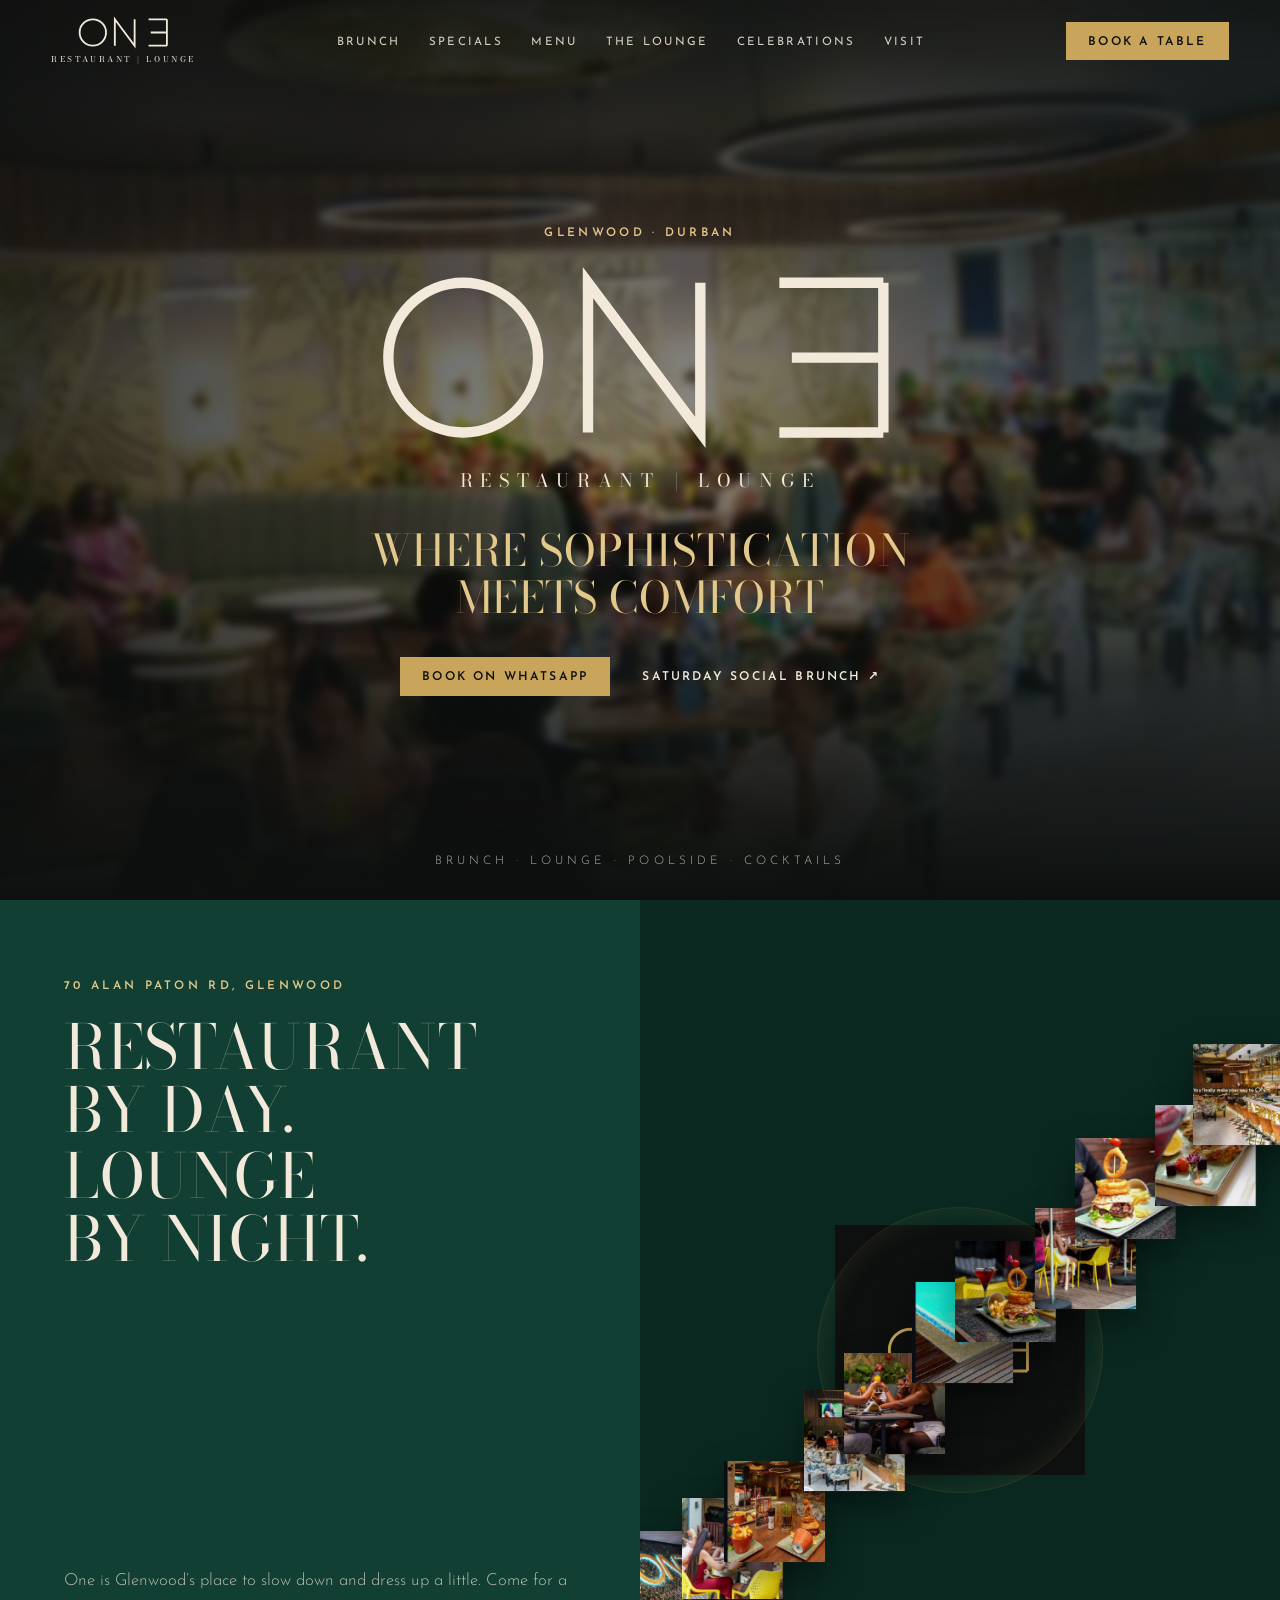
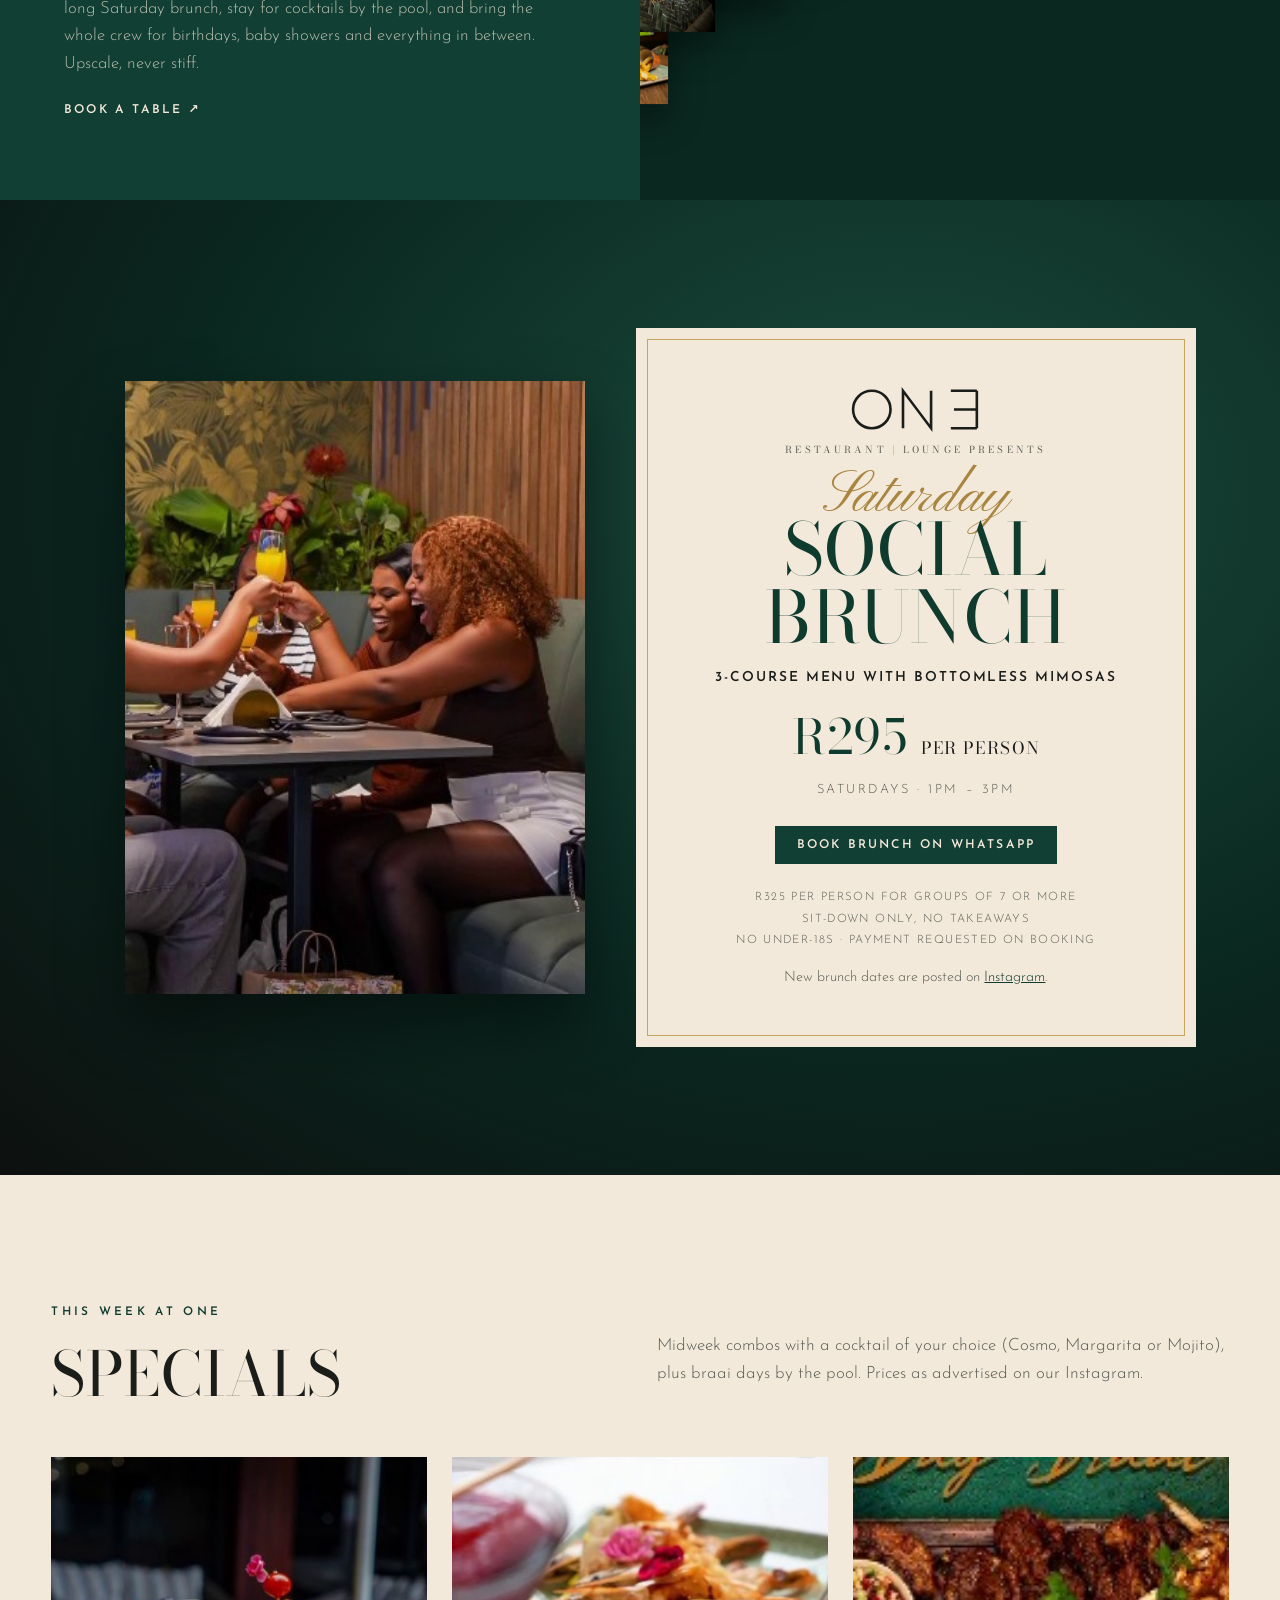
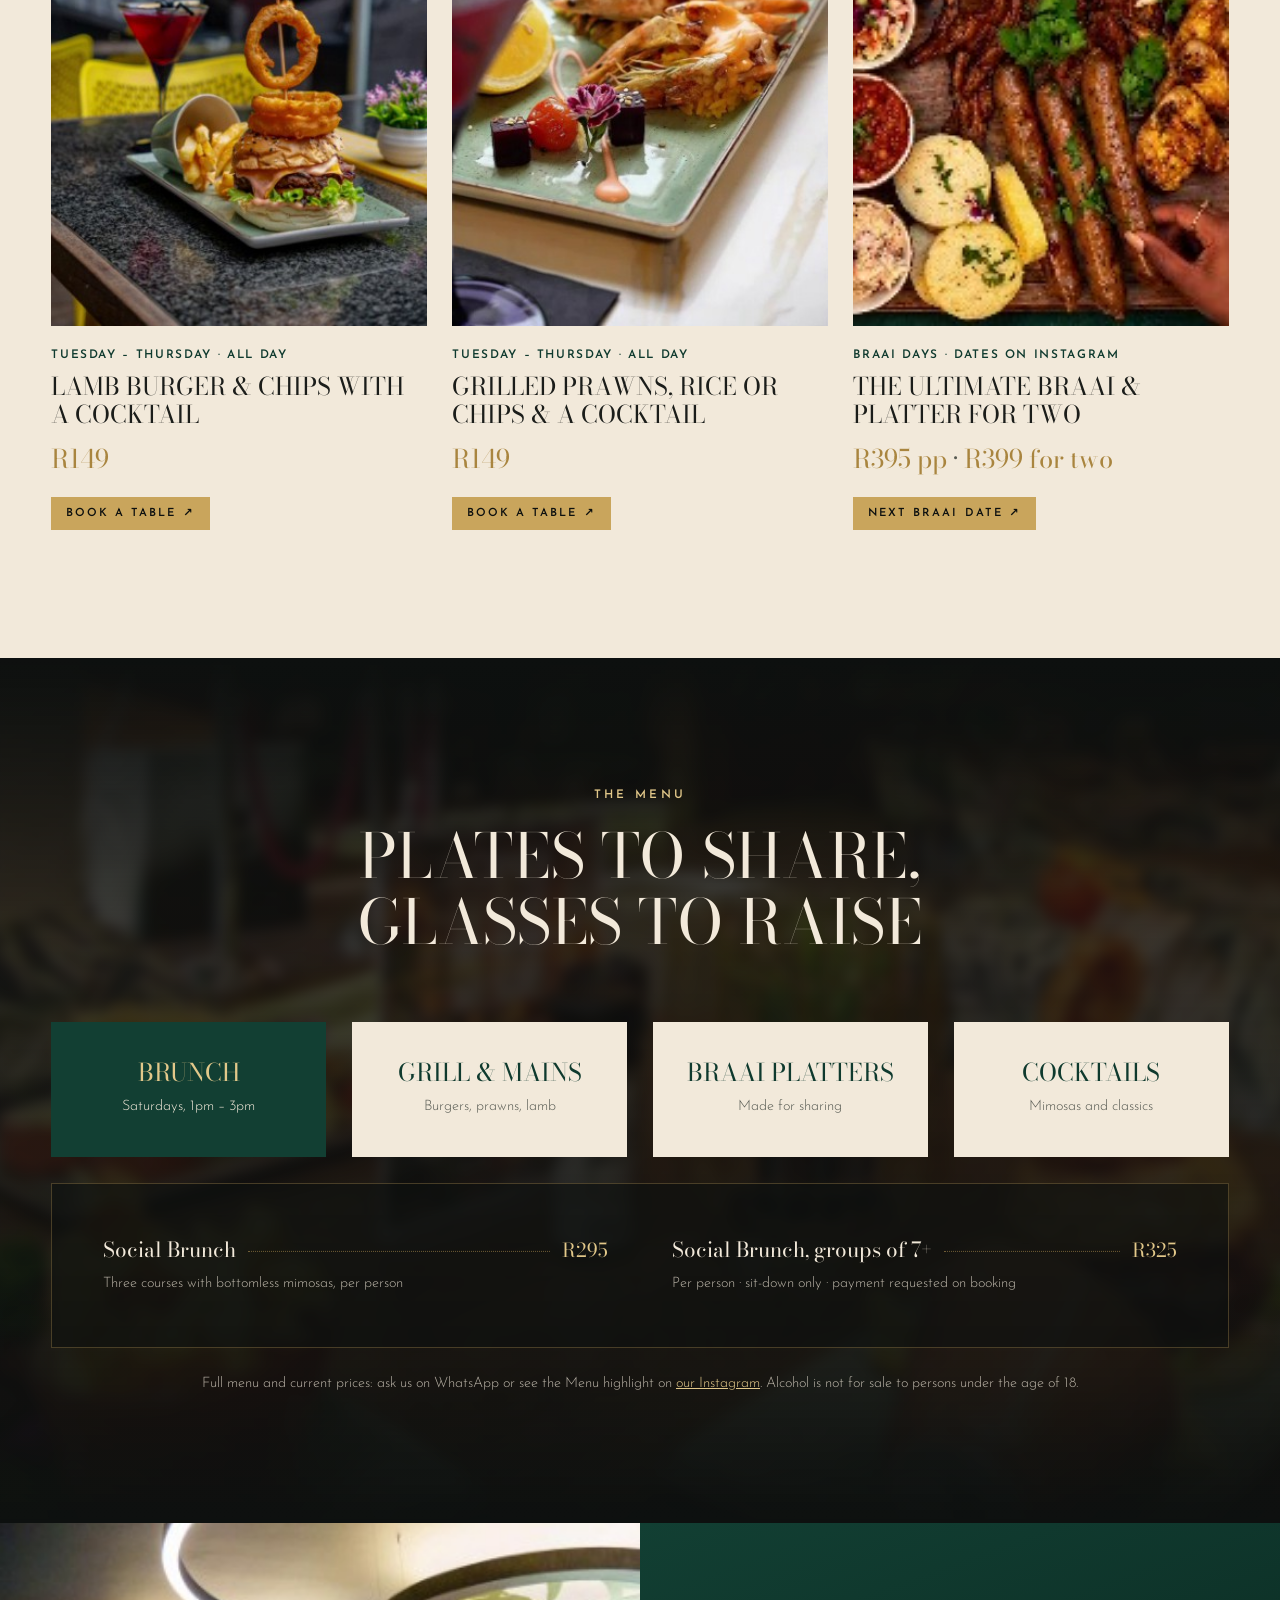
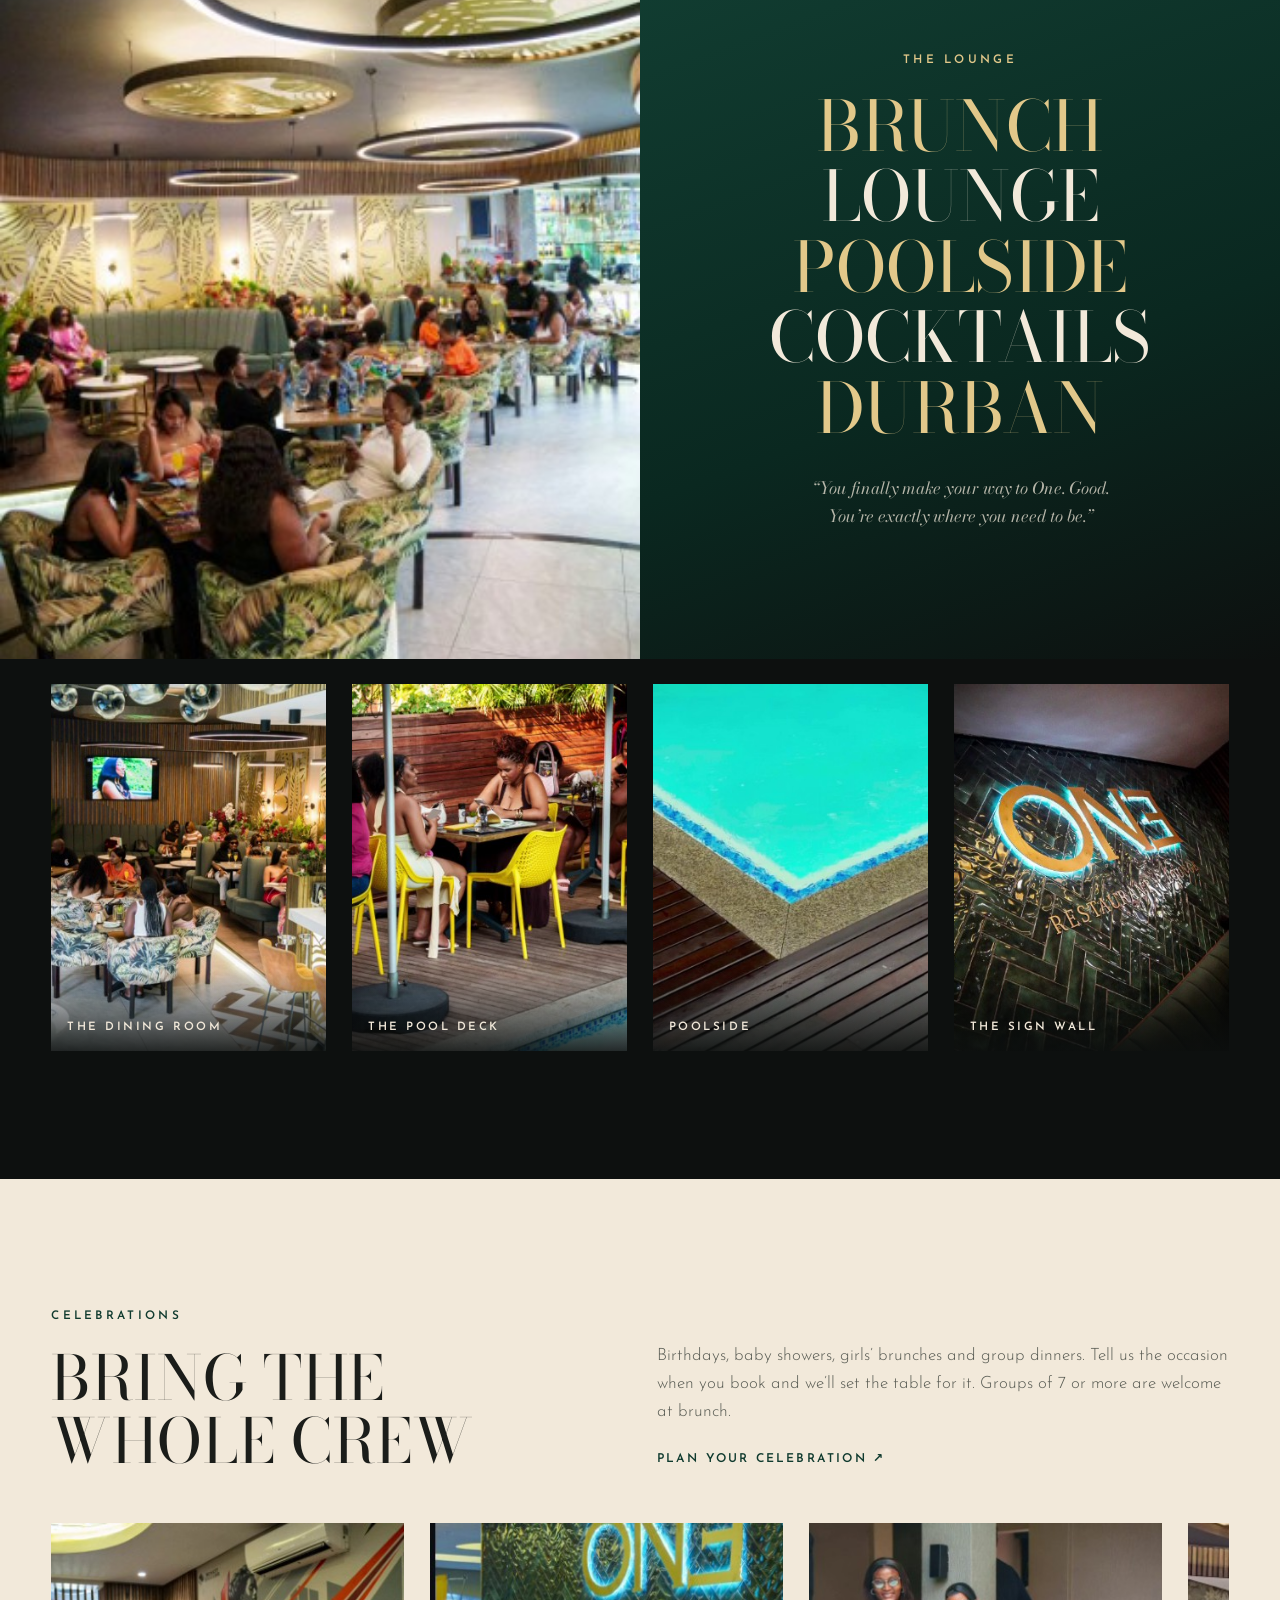
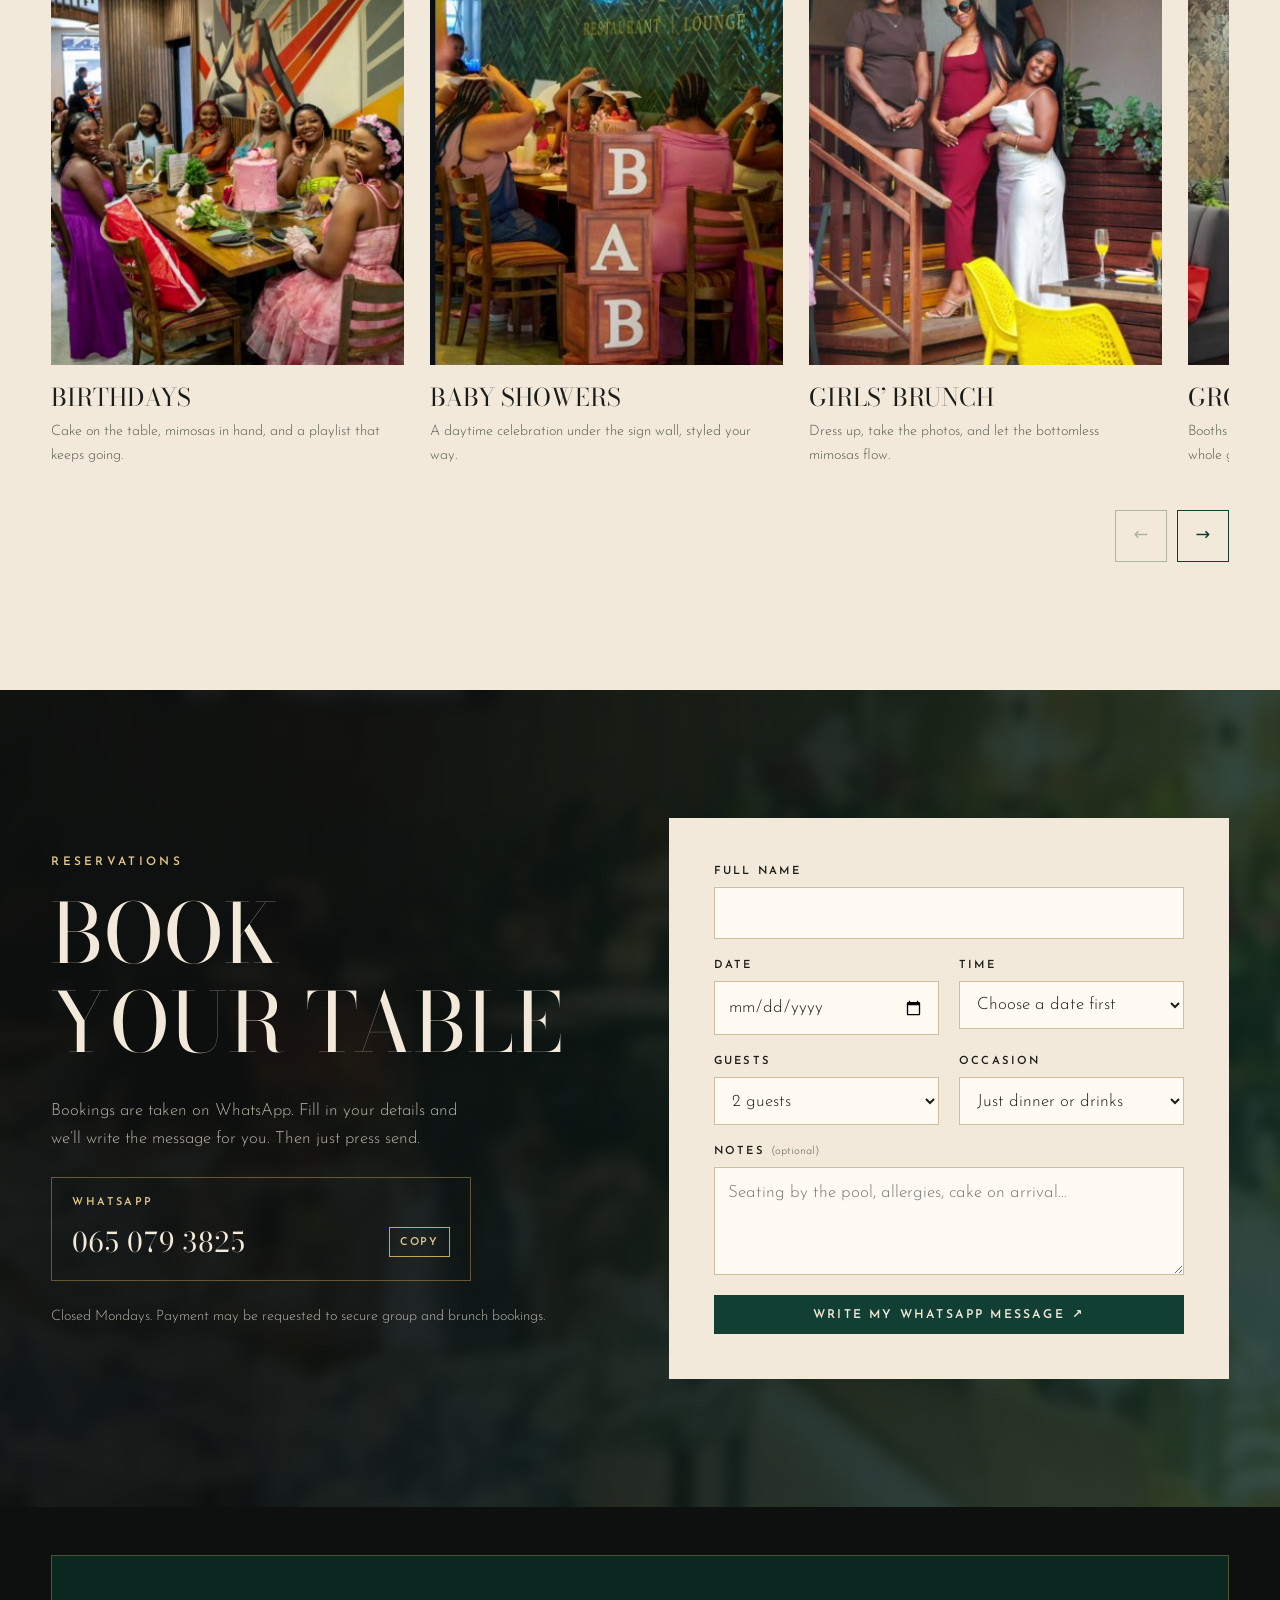
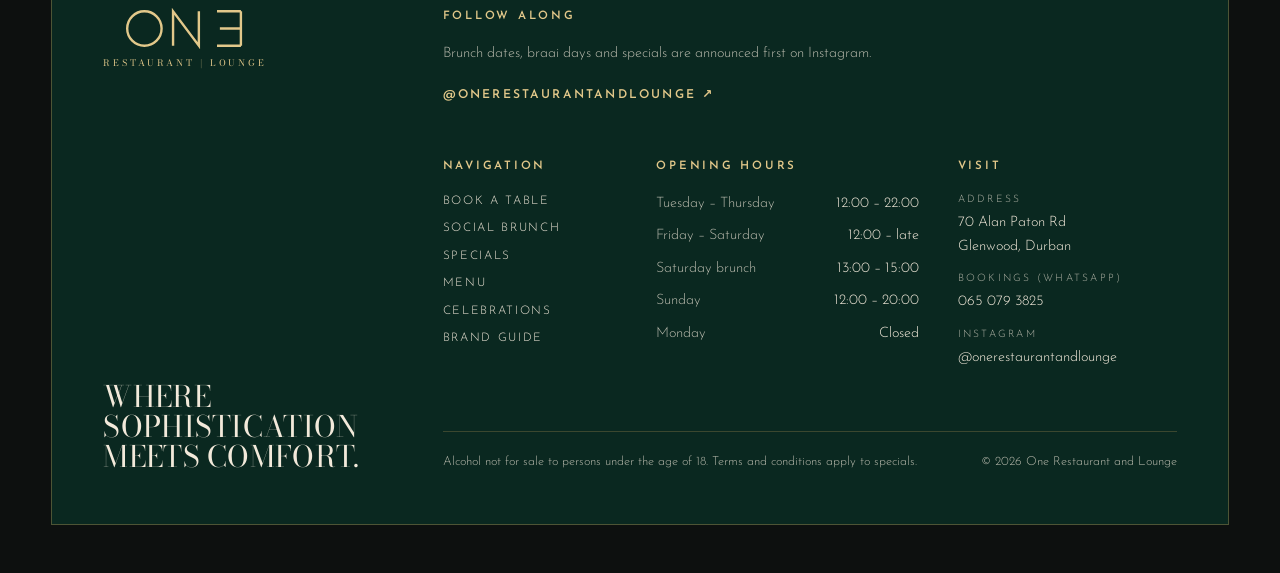
==== commit 214d4578: "Rebrand the site for ONƎ Restaurant | Lounge, Durban Replace the Fiamma placeholder with One Restaur" ====
--- a/index.html
+++ b/index.html
@@ -1,31 +1,30 @@
 <!doctype html>
-<html lang="en" class="no-js">
+<html lang="en-ZA" class="no-js">
 <head>
   <meta charset="utf-8">
   <meta name="viewport" content="width=device-width, initial-scale=1">
-  <title>Fiamma · Cucina &amp; Bar: Wood-fire Italian dining</title>
-  <meta name="description" content="Fiamma is a wood-fire Italian kitchen and bar. Handmade pasta, oak-grilled steaks and an evening that feels effortless. Book a table online.">
-  <meta name="theme-color" content="#8c0a06">
-  <meta property="og:type" content="website">
-  <meta property="og:title" content="Fiamma · Cucina &amp; Bar">
-  <meta property="og:description" content="The art of the Italian flame. Wood-fire Italian dining and bar.">
-  <meta property="og:image" content="assets/img/hero-interior.jpg">
+  <title>ONƎ Restaurant | Lounge · Glenwood, Durban</title>
+  <meta name="description" content="One Restaurant and Lounge in Glenwood, Durban, where sophistication meets comfort. Saturday Social Brunch with bottomless mimosas, weekday specials, poolside lounge and celebrations. Book on WhatsApp: 065 079 3825.">
+  <meta name="theme-color" content="#0d100f">
+  <meta property="og:type" content="restaurant">
+  <meta property="og:title" content="ONƎ Restaurant | Lounge">
+  <meta property="og:description" content="Where sophistication meets comfort. 70 Alan Paton Rd, Glenwood, Durban.">
+  <meta property="og:image" content="assets/img/one-sign.jpg">
   <link rel="icon" href="assets/logo/favicon.svg" type="image/svg+xml">
   <link rel="preconnect" href="https://fonts.googleapis.com">
   <link rel="preconnect" href="https://fonts.gstatic.com" crossorigin>
-  <link rel="stylesheet" href="https://fonts.googleapis.com/css2?family=Antonio:wght@500;600&family=Cormorant+Garamond:ital,wght@0,300;0,400;0,500;1,400&family=Jost:wght@300;400;500&display=swap">
+  <link rel="stylesheet" href="https://fonts.googleapis.com/css2?family=Bodoni+Moda:ital,opsz,wght@0,6..96,400;0,6..96,500;1,6..96,400&family=Josefin+Sans:wght@300;400;600&family=Pinyon+Script&display=swap">
   <link rel="stylesheet" href="css/tokens.css">
   <link rel="stylesheet" href="css/main.css">
   <script>document.documentElement.classList.replace('no-js', 'js');</script>
 </head>
 <body>
-  <!-- Monogram symbol, reused with <use href="#monogram"> -->
+  <!-- ONƎ logo mark, reused with <use href="#one-mark"> -->
   <svg width="0" height="0" style="position:absolute" aria-hidden="true">
-    <symbol id="monogram" viewBox="0 0 100 100" fill="none" stroke="currentColor" stroke-width="3" stroke-linecap="round" stroke-linejoin="round">
-      <ellipse cx="50" cy="50" rx="40" ry="45"/>
-      <path d="M43 74 L49 32 H66"/>
-      <path d="M46 52 H60"/>
-      <path d="M49 32 C44 25 50 20 48 13 C55 19 57 26 49 32 Z" fill="currentColor" stroke-width="1.5"/>
+    <symbol id="one-mark" viewBox="0 0 250 90" fill="none" stroke="currentColor" stroke-width="5">
+      <circle cx="40" cy="45" r="36"/>
+      <path d="M100 81V9l54 72V9"/>
+      <path d="M242 9v72M242 9h-50M242 45h-44M242 81h-50"/>
     </symbol>
   </svg>
 
@@ -33,19 +32,22 @@
 
   <!-- ===================== HEADER ===================== -->
   <header class="site-header" data-header>
-    <a class="wordmark" href="#top" aria-label="Fiamma, back to top">Fiamma</a>
+    <a class="brand" href="#top" aria-label="ONƎ Restaurant and Lounge, back to top">
+      <svg class="brand__mark" aria-hidden="true"><use href="#one-mark"/></svg>
+      <span class="brand__tag">Restaurant | Lounge</span>
+    </a>
     <nav class="site-nav" aria-label="Primary">
       <ul>
-        <li><a href="#story">Our story</a></li>
+        <li><a href="#brunch">Brunch</a></li>
+        <li><a href="#specials">Specials</a></li>
         <li><a href="#menu">Menu</a></li>
-        <li><a href="#events">Private events</a></li>
-        <li><a href="#experiences">Experiences</a></li>
+        <li><a href="#lounge">The lounge</a></li>
+        <li><a href="#celebrations">Celebrations</a></li>
         <li><a href="#visit">Visit</a></li>
       </ul>
     </nav>
     <div class="site-header__cta">
-      <a class="link-plain" href="tel:+10005550142">(000) 555-0142</a>
-      <a class="btn btn--red" href="#reserve">Book a table</a>
+      <a class="btn btn--gold" href="#book">Book a table</a>
     </div>
     <button class="nav-toggle" type="button" aria-expanded="false" aria-controls="mobile-nav" data-nav-toggle>
       <span class="nav-toggle__label">Menu</span>
@@ -56,99 +58,134 @@
   <div class="mobile-nav" id="mobile-nav" data-mobile-nav hidden>
     <nav aria-label="Mobile">
       <ul>
-        <li><a href="#story">Our story</a></li>
+        <li><a href="#brunch">Brunch</a></li>
+        <li><a href="#specials">Specials</a></li>
         <li><a href="#menu">Menu</a></li>
-        <li><a href="#events">Private events</a></li>
-        <li><a href="#experiences">Experiences</a></li>
+        <li><a href="#lounge">The lounge</a></li>
+        <li><a href="#celebrations">Celebrations</a></li>
         <li><a href="#visit">Visit</a></li>
       </ul>
     </nav>
-    <a class="btn btn--cream btn--block" href="#reserve">Book a table</a>
-    <p class="mobile-nav__meta">21 Ember Lane, Your City · (000) 555-0142</p>
+    <a class="btn btn--gold btn--block" href="#book">Book a table</a>
+    <p class="mobile-nav__meta">70 Alan Paton Rd, Glenwood · WhatsApp 065 079 3825</p>
   </div>
 
   <main id="main">
     <!-- ===================== HERO ===================== -->
     <section class="hero" id="top" aria-labelledby="hero-title">
       <div class="hero__media" data-parallax="0.18">
-        <img src="assets/img/hero-interior.jpg" width="2000" height="1200" alt="The Fiamma dining room at night, lit by warm pendant lamps" fetchpriority="high">
+        <img src="assets/img/one-hero.jpg" width="348" height="432" alt="" fetchpriority="high">
       </div>
       <div class="hero__content">
-        <svg class="monogram hero__mono" aria-hidden="true"><use href="#monogram"/></svg>
-        <p class="eyebrow">Cucina &amp; Bar · Est. 2026</p>
-        <h1 class="display hero__title split" id="hero-title" data-reveal>
-          <span class="line" style="--i:0"><span>The art of the</span></span>
-          <span class="line" style="--i:1"><span>Italian flame</span></span>
+        <p class="eyebrow hero__eyebrow" data-reveal>Glenwood · Durban</p>
+        <h1 class="hero__logo" id="hero-title" data-reveal style="--i:1">
+          <svg class="hero__mark" role="img" aria-label="ONƎ"><use href="#one-mark"/></svg>
+          <span class="hero__tag">Restaurant <span aria-hidden="true">|</span> Lounge</span>
         </h1>
-        <div class="hero__actions" data-reveal style="--i:3">
-          <a class="btn btn--red" href="#reserve">Book a table</a>
-          <a class="link-arrow link-arrow--light" href="#menu">View the menu <span aria-hidden="true">↗</span></a>
-        </div>
-      </div>
-      <p class="hero__tag" aria-hidden="true">Wood-fire · Pasta · Bar</p>
-    </section>
-
-    <!-- ===================== STORY SPLIT + RING COLLAGE ===================== -->
-    <section class="story" id="story" aria-labelledby="story-title">
-      <div class="story__text panel panel--red">
-        <p class="eyebrow" data-reveal>Rooted in Italy</p>
+        <p class="display hero__line split" data-reveal>
+          <span class="line" style="--i:2"><span>Where sophistication</span></span>
+          <span class="line" style="--i:3"><span>meets comfort</span></span>
+        </p>
+        <div class="hero__actions" data-reveal style="--i:4">
+          <a class="btn btn--gold" href="#book">Book on WhatsApp</a>
+          <a class="link-arrow link-arrow--light" href="#brunch">Saturday Social Brunch <span aria-hidden="true">↗</span></a>
+        </div>
+      </div>
+      <p class="hero__strip" aria-hidden="true">Brunch · Lounge · Poolside · Cocktails</p>
+    </section>
+
+    <!-- ===================== WELCOME SPLIT + RING COLLAGE ===================== -->
+    <section class="story" id="welcome" aria-labelledby="story-title">
+      <div class="story__text panel panel--emerald">
+        <p class="eyebrow eyebrow--gold" data-reveal>70 Alan Paton Rd, Glenwood</p>
         <h2 class="display story__title split" id="story-title" data-reveal>
-          <span class="line" style="--i:0"><span>Italian fire.</span></span>
-          <span class="line" style="--i:1"><span>Modern table.</span></span>
+          <span class="line" style="--i:0"><span>Restaurant by day.</span></span>
+          <span class="line" style="--i:1"><span>Lounge by night.</span></span>
         </h2>
         <div class="story__body" data-reveal>
-          <p>Our kitchen is built around a single oak fire. Northern Italian technique meets the patience of the grill, so every plate carries a little smoke, a little warmth and a lot of care. We source close to home, make our pasta by hand each morning and let the flame do the rest.</p>
-          <a class="link-arrow link-arrow--light" href="#menu">Discover the menu <span aria-hidden="true">↗</span></a>
-        </div>
-      </div>
-      <div class="story__collage panel panel--ember" data-collage>
+          <p>One is Glenwood’s place to slow down and dress up a little. Come for a long Saturday brunch, stay for cocktails by the pool, and bring the whole crew for birthdays, baby showers and everything in between. Upscale, never stiff.</p>
+          <a class="link-arrow link-arrow--light" href="#book">Book a table <span aria-hidden="true">↗</span></a>
+        </div>
+      </div>
+      <div class="story__collage panel panel--emerald-deep" data-collage>
         <div class="ring">
-          <div class="ring__centre" aria-hidden="true"><svg class="monogram"><use href="#monogram"/></svg></div>
-          <figure class="ring__tile" style="--jx:8px;--jy:14px"><img src="assets/img/tile-01.jpg" width="520" height="520" alt="Grilled steak with herbs" loading="lazy"></figure>
-          <figure class="ring__tile" style="--jx:-4px;--jy:-10px"><img src="assets/img/tile-02.jpg" width="520" height="520" alt="Guests sharing dinner" loading="lazy"></figure>
-          <figure class="ring__tile" style="--jx:6px;--jy:6px"><img src="assets/img/tile-03.jpg" width="520" height="520" alt="A glass of red wine" loading="lazy"></figure>
-          <figure class="ring__tile" style="--jx:-10px;--jy:18px"><img src="assets/img/tile-04.jpg" width="520" height="520" alt="Handmade pasta" loading="lazy"></figure>
-          <figure class="ring__tile" style="--jx:12px;--jy:-4px"><img src="assets/img/tile-05.jpg" width="520" height="520" alt="The bar at golden hour" loading="lazy"></figure>
-          <figure class="ring__tile" style="--jx:-6px;--jy:8px"><img src="assets/img/tile-06.jpg" width="520" height="520" alt="Antipasti to share" loading="lazy"></figure>
-          <figure class="ring__tile" style="--jx:4px;--jy:-14px"><img src="assets/img/tile-07.jpg" width="520" height="520" alt="Charred vegetables" loading="lazy"></figure>
-          <figure class="ring__tile" style="--jx:-12px;--jy:-6px"><img src="assets/img/tile-08.jpg" width="520" height="520" alt="A server pouring wine" loading="lazy"></figure>
-          <figure class="ring__tile" style="--jx:10px;--jy:10px"><img src="assets/img/tile-09.jpg" width="520" height="520" alt="Negroni on the bar" loading="lazy"></figure>
-          <figure class="ring__tile" style="--jx:-8px;--jy:-12px"><img src="assets/img/tile-10.jpg" width="520" height="520" alt="Tiramisu" loading="lazy"></figure>
-          <figure class="ring__tile" style="--jx:14px;--jy:4px"><img src="assets/img/tile-11.jpg" width="520" height="520" alt="Candlelit table" loading="lazy"></figure>
-          <figure class="ring__tile" style="--jx:-6px;--jy:-8px"><img src="assets/img/tile-12.jpg" width="520" height="520" alt="Wood-fired flatbread" loading="lazy"></figure>
-        </div>
-      </div>
-    </section>
-
-    <!-- ===================== MANIFESTO WORD STACK ===================== -->
-    <section class="manifesto" aria-labelledby="manifesto-title">
-      <figure class="manifesto__media">
-        <img src="assets/img/manifesto-guests.jpg" width="1200" height="1400" alt="Two guests laughing over dinner" loading="lazy">
-      </figure>
-      <div class="manifesto__text">
-        <p class="eyebrow" id="manifesto-title" data-reveal>Wood-fire Italian dining</p>
-        <ul class="word-stack" data-stagger>
-          <li data-reveal>Fuoco</li>
-          <li data-reveal>Sapore</li>
-          <li data-reveal>Famiglia</li>
-          <li data-reveal>Tavola</li>
-          <li data-reveal>Italia</li>
-        </ul>
-        <p class="word-stack__translation" data-reveal>Fire · Flavour · Family · Table · Italy</p>
-      </div>
-    </section>
-
-    <!-- ===================== CHEF CARD ===================== -->
-    <section class="chef" aria-labelledby="chef-title">
-      <div class="container chef__inner">
-        <figure class="chef__media" data-reveal>
-          <img src="assets/img/story-chef.jpg" width="1200" height="1400" alt="Chef Lucia Ferrante tending the oak fire" loading="lazy">
+          <div class="ring__centre" aria-hidden="true"><svg class="ring__mark"><use href="#one-mark"/></svg></div>
+          <figure class="ring__tile" style="--jx:8px;--jy:14px"><img src="assets/img/one-tile-01.jpg" width="350" height="432" alt="Burger stacked with onion rings under the ring lights" loading="lazy"></figure>
+          <figure class="ring__tile" style="--jx:-4px;--jy:-10px"><img src="assets/img/one-tile-02.jpg" width="348" height="432" alt="The glowing ONƎ sign on the green tiled wall" loading="lazy"></figure>
+          <figure class="ring__tile" style="--jx:6px;--jy:6px"><img src="assets/img/one-tile-03.jpg" width="350" height="432" alt="Friends at brunch on the deck" loading="lazy"></figure>
+          <figure class="ring__tile" style="--jx:-10px;--jy:18px"><img src="assets/img/one-tile-04.jpg" width="350" height="432" alt="Plates of food on a wooden table" loading="lazy"></figure>
+          <figure class="ring__tile" style="--jx:12px;--jy:-4px"><img src="assets/img/one-tile-05.jpg" width="350" height="432" alt="The dining room with palm-print chairs" loading="lazy"></figure>
+          <figure class="ring__tile" style="--jx:-6px;--jy:8px"><img src="assets/img/one-tile-06.jpg" width="350" height="432" alt="Guests toasting with mimosas" loading="lazy"></figure>
+          <figure class="ring__tile" style="--jx:4px;--jy:-14px"><img src="assets/img/one-tile-07.jpg" width="362" height="432" alt="Turquoise pool edge" loading="lazy"></figure>
+          <figure class="ring__tile" style="--jx:-12px;--jy:-6px"><img src="assets/img/one-tile-08.jpg" width="350" height="432" alt="Burger and cocktail on the terrace" loading="lazy"></figure>
+          <figure class="ring__tile" style="--jx:10px;--jy:10px"><img src="assets/img/one-tile-09.jpg" width="348" height="432" alt="Yellow chairs on the pool deck" loading="lazy"></figure>
+          <figure class="ring__tile" style="--jx:-8px;--jy:-12px"><img src="assets/img/one-tile-10.jpg" width="350" height="432" alt="Burger with onion ring and fries" loading="lazy"></figure>
+          <figure class="ring__tile" style="--jx:14px;--jy:4px"><img src="assets/img/one-tile-11.jpg" width="350" height="432" alt="Grilled prawns with a cocktail" loading="lazy"></figure>
+          <figure class="ring__tile" style="--jx:-6px;--jy:-8px"><img src="assets/img/one-tile-12.jpg" width="350" height="432" alt="The bar with amber stools" loading="lazy"></figure>
+        </div>
+      </div>
+    </section>
+
+    <!-- ===================== SOCIAL BRUNCH ===================== -->
+    <section class="brunch" id="brunch" aria-labelledby="brunch-title">
+      <div class="container brunch__inner">
+        <figure class="brunch__media" data-reveal>
+          <img src="assets/img/one-brunch.jpg" width="348" height="432" alt="Guests raising mimosas at Social Brunch" loading="lazy">
         </figure>
-        <div class="chef__card panel--red" data-reveal style="--i:1">
-          <p class="eyebrow">The experience</p>
-          <h2 class="display chef__title" id="chef-title">Contemporary Italian, cooked over oak</h2>
-          <p>Chef Lucia Ferrante cooked her way from Bologna to Florence before lighting the fire at Fiamma. Her menu is short, seasonal and built for sharing: honest ingredients, precise technique and the kind of warm hospitality that makes you stay for one more glass.</p>
-          <a class="link-arrow link-arrow--light" href="#menu">View the menus <span aria-hidden="true">↗</span></a>
+        <div class="brunch__poster" data-reveal style="--i:1">
+          <svg class="brunch__mark" aria-hidden="true"><use href="#one-mark"/></svg>
+          <p class="brunch__presents">Restaurant | Lounge presents</p>
+          <p class="script brunch__script">Saturday</p>
+          <h2 class="display brunch__title" id="brunch-title">Social Brunch</h2>
+          <p class="brunch__menu">3-course menu with bottomless mimosas</p>
+          <p class="brunch__price"><span class="brunch__amount">R295</span> per person</p>
+          <p class="brunch__time">Saturdays · 1pm – 3pm</p>
+          <a class="btn btn--emerald" href="#book" data-occasion="Social Brunch">Book brunch on WhatsApp</a>
+          <ul class="brunch__terms">
+            <li>R325 per person for groups of 7 or more</li>
+            <li>Sit-down only, no takeaways</li>
+            <li>No under-18s · Payment requested on booking</li>
+          </ul>
+          <p class="brunch__note">New brunch dates are posted on <a href="https://www.instagram.com/onerestaurantandlounge/" rel="noopener">Instagram</a>.</p>
+        </div>
+      </div>
+    </section>
+
+    <!-- ===================== WEEKLY SPECIALS ===================== -->
+    <section class="specials section--champagne" id="specials" aria-labelledby="specials-title">
+      <div class="container">
+        <header class="section-head">
+          <div>
+            <p class="eyebrow eyebrow--emerald" data-reveal>This week at One</p>
+            <h2 class="display section-head__title" id="specials-title" data-reveal>Specials</h2>
+          </div>
+          <div class="section-head__aside" data-reveal style="--i:1">
+            <p>Midweek combos with a cocktail of your choice (Cosmo, Margarita or Mojito), plus braai days by the pool. Prices as advertised on our Instagram.</p>
+          </div>
+        </header>
+
+        <div class="special-grid" data-stagger>
+          <article class="special-card" data-reveal>
+            <figure class="special-card__media"><img src="assets/img/one-burger.jpg" width="350" height="432" alt="Lamb burger with onion ring, chips and a red cocktail" loading="lazy"></figure>
+            <p class="special-card__when">Tuesday – Thursday · All day</p>
+            <h3 class="special-card__title">Lamb burger &amp; chips with a cocktail</h3>
+            <p class="special-card__price">R149</p>
+            <a class="btn btn--gold btn--small" href="#book" data-occasion="Lamb burger special">Book a table <span aria-hidden="true">↗</span></a>
+          </article>
+          <article class="special-card" data-reveal>
+            <figure class="special-card__media"><img src="assets/img/one-prawns.jpg" width="350" height="432" alt="Grilled prawns with a cocktail" loading="lazy"></figure>
+            <p class="special-card__when">Tuesday – Thursday · All day</p>
+            <h3 class="special-card__title">Grilled prawns, rice or chips &amp; a cocktail</h3>
+            <p class="special-card__price">R149</p>
+            <a class="btn btn--gold btn--small" href="#book" data-occasion="Prawns special">Book a table <span aria-hidden="true">↗</span></a>
+          </article>
+          <article class="special-card" data-reveal>
+            <figure class="special-card__media"><img src="assets/img/one-platter.jpg" width="362" height="197" alt="Braai platter with lamb, wors, wings and sides" loading="lazy"></figure>
+            <p class="special-card__when">Braai days · Dates on Instagram</p>
+            <h3 class="special-card__title">The Ultimate Braai &amp; Platter for Two</h3>
+            <p class="special-card__price">R395 pp <span>·</span> R399 for two</p>
+            <a class="btn btn--gold btn--small" href="https://www.instagram.com/onerestaurantandlounge/" rel="noopener">Next braai date <span aria-hidden="true">↗</span></a>
+          </article>
         </div>
       </div>
     </section>
@@ -156,202 +193,161 @@
     <!-- ===================== MENU ===================== -->
     <section class="menu" id="menu" aria-labelledby="menu-title">
       <div class="menu__bg" aria-hidden="true" data-parallax="0.12">
-        <img src="assets/img/menu-bg.jpg" width="2000" height="1200" alt="" loading="lazy">
+        <img src="assets/img/one-menu-bg.jpg" width="362" height="432" alt="" loading="lazy">
       </div>
       <div class="container">
         <header class="menu__head">
-          <p class="eyebrow" data-reveal>The menu</p>
+          <p class="eyebrow eyebrow--gold" data-reveal>The menu</p>
           <h2 class="display menu__title split" id="menu-title" data-reveal>
-            <span class="line" style="--i:0"><span>Crafted by fire.</span></span>
-            <span class="line" style="--i:1"><span>Served with grace.</span></span>
+            <span class="line" style="--i:0"><span>Plates to share,</span></span>
+            <span class="line" style="--i:1"><span>glasses to raise</span></span>
           </h2>
         </header>
 
         <div class="menu__tabs" role="tablist" aria-label="Menu sections" data-tabs data-stagger>
-          <button class="menu-card" role="tab" id="tab-antipasti" aria-controls="panel-antipasti" aria-selected="true" data-reveal>
-            <span class="menu-card__title">Antipasti</span>
-            <span class="menu-card__desc">Small plates and things to share</span>
+          <button class="menu-card" role="tab" id="tab-brunch" aria-controls="panel-brunch" aria-selected="true" data-reveal>
+            <span class="menu-card__title">Brunch</span>
+            <span class="menu-card__desc">Saturdays, 1pm – 3pm</span>
           </button>
-          <button class="menu-card" role="tab" id="tab-primi" aria-controls="panel-primi" aria-selected="false" tabindex="-1" data-reveal>
-            <span class="menu-card__title">Primi</span>
-            <span class="menu-card__desc">Handmade pasta and risotto</span>
+          <button class="menu-card" role="tab" id="tab-grill" aria-controls="panel-grill" aria-selected="false" tabindex="-1" data-reveal>
+            <span class="menu-card__title">Grill &amp; mains</span>
+            <span class="menu-card__desc">Burgers, prawns, lamb</span>
           </button>
-          <button class="menu-card" role="tab" id="tab-secondi" aria-controls="panel-secondi" aria-selected="false" tabindex="-1" data-reveal>
-            <span class="menu-card__title">Secondi</span>
-            <span class="menu-card__desc">Steaks, fish and the oak grill</span>
+          <button class="menu-card" role="tab" id="tab-platters" aria-controls="panel-platters" aria-selected="false" tabindex="-1" data-reveal>
+            <span class="menu-card__title">Braai platters</span>
+            <span class="menu-card__desc">Made for sharing</span>
           </button>
-          <button class="menu-card" role="tab" id="tab-dolci" aria-controls="panel-dolci" aria-selected="false" tabindex="-1" data-reveal>
-            <span class="menu-card__title">Dolci</span>
-            <span class="menu-card__desc">Italian desserts made with tradition</span>
+          <button class="menu-card" role="tab" id="tab-cocktails" aria-controls="panel-cocktails" aria-selected="false" tabindex="-1" data-reveal>
+            <span class="menu-card__title">Cocktails</span>
+            <span class="menu-card__desc">Mimosas and classics</span>
           </button>
         </div>
 
-        <!-- Edit dishes and prices directly in these lists. -->
+        <!-- Edit dishes and prices in these lists. "Ask us" marks items whose price isn't published yet. -->
         <div class="menu__panels">
-          <div class="menu-panel" role="tabpanel" id="panel-antipasti" aria-labelledby="tab-antipasti" tabindex="0">
+          <div class="menu-panel" role="tabpanel" id="panel-brunch" aria-labelledby="tab-brunch" tabindex="0">
             <ul class="menu-list">
-              <li class="menu-item"><p class="menu-item__row"><span class="menu-item__name">Burrata &amp; charred peach</span><span class="menu-item__dots" aria-hidden="true"></span><span class="menu-item__price">16</span></p><p class="menu-item__desc">Basil oil, smoked almonds, grilled sourdough</p></li>
-              <li class="menu-item"><p class="menu-item__row"><span class="menu-item__name">Carpaccio di manzo</span><span class="menu-item__dots" aria-hidden="true"></span><span class="menu-item__price">19</span></p><p class="menu-item__desc">Ember-seared beef, rocket, aged parmigiano, lemon</p></li>
-              <li class="menu-item"><p class="menu-item__row"><span class="menu-item__name">Fritto misto</span><span class="menu-item__dots" aria-hidden="true"></span><span class="menu-item__price">18</span></p><p class="menu-item__desc">Calamari, prawns, courgette flowers, saffron aioli</p></li>
-              <li class="menu-item"><p class="menu-item__row"><span class="menu-item__name">Focaccia dal forno</span><span class="menu-item__dots" aria-hidden="true"></span><span class="menu-item__price">8</span></p><p class="menu-item__desc">Rosemary, flaky salt, whipped ricotta</p></li>
+              <li class="menu-item"><p class="menu-item__row"><span class="menu-item__name">Social Brunch</span><span class="menu-item__dots" aria-hidden="true"></span><span class="menu-item__price">R295</span></p><p class="menu-item__desc">Three courses with bottomless mimosas, per person</p></li>
+              <li class="menu-item"><p class="menu-item__row"><span class="menu-item__name">Social Brunch, groups of 7+</span><span class="menu-item__dots" aria-hidden="true"></span><span class="menu-item__price">R325</span></p><p class="menu-item__desc">Per person · sit-down only · payment requested on booking</p></li>
             </ul>
           </div>
-          <div class="menu-panel" role="tabpanel" id="panel-primi" aria-labelledby="tab-primi" tabindex="0" hidden>
+          <div class="menu-panel" role="tabpanel" id="panel-grill" aria-labelledby="tab-grill" tabindex="0" hidden>
             <ul class="menu-list">
-              <li class="menu-item"><p class="menu-item__row"><span class="menu-item__name">Tagliatelle al ragù</span><span class="menu-item__dots" aria-hidden="true"></span><span class="menu-item__price">24</span></p><p class="menu-item__desc">Slow-cooked beef &amp; pork, nutmeg, parmigiano</p></li>
-              <li class="menu-item"><p class="menu-item__row"><span class="menu-item__name">Cacio e pepe</span><span class="menu-item__dots" aria-hidden="true"></span><span class="menu-item__price">21</span></p><p class="menu-item__desc">Tonnarelli, pecorino romano, toasted black pepper</p></li>
-              <li class="menu-item"><p class="menu-item__row"><span class="menu-item__name">Risotto ai funghi</span><span class="menu-item__dots" aria-hidden="true"></span><span class="menu-item__price">26</span></p><p class="menu-item__desc">Wild mushrooms, smoked butter, thyme</p></li>
-              <li class="menu-item"><p class="menu-item__row"><span class="menu-item__name">Ravioli di zucca</span><span class="menu-item__dots" aria-hidden="true"></span><span class="menu-item__price">23</span></p><p class="menu-item__desc">Roasted squash, brown butter, sage, amaretti</p></li>
+              <li class="menu-item"><p class="menu-item__row"><span class="menu-item__name">Lamb burger &amp; chips + cocktail</span><span class="menu-item__dots" aria-hidden="true"></span><span class="menu-item__price">R149</span></p><p class="menu-item__desc">Tuesday – Thursday special · Cosmo, Margarita or Mojito</p></li>
+              <li class="menu-item"><p class="menu-item__row"><span class="menu-item__name">Grilled prawns &amp; rice or chips + cocktail</span><span class="menu-item__dots" aria-hidden="true"></span><span class="menu-item__price">R149</span></p><p class="menu-item__desc">Tuesday – Thursday special · Cosmo, Margarita or Mojito</p></li>
+              <li class="menu-item"><p class="menu-item__row"><span class="menu-item__name">Stacked beef burger</span><span class="menu-item__dots" aria-hidden="true"></span><span class="menu-item__price">Ask us</span></p><p class="menu-item__desc">Onion rings, cheese, chips in the copper pail</p></li>
+              <li class="menu-item"><p class="menu-item__row"><span class="menu-item__name">Grilled lamb chops</span><span class="menu-item__dots" aria-hidden="true"></span><span class="menu-item__price">Ask us</span></p><p class="menu-item__desc">With chips and garnish</p></li>
             </ul>
           </div>
-          <div class="menu-panel" role="tabpanel" id="panel-secondi" aria-labelledby="tab-secondi" tabindex="0" hidden>
+          <div class="menu-panel" role="tabpanel" id="panel-platters" aria-labelledby="tab-platters" tabindex="0" hidden>
             <ul class="menu-list">
-              <li class="menu-item"><p class="menu-item__row"><span class="menu-item__name">Bistecca alla Fiamma</span><span class="menu-item__dots" aria-hidden="true"></span><span class="menu-item__price">68</span></p><p class="menu-item__desc">Dry-aged T-bone for two, oak-grilled, rosemary salt</p></li>
-              <li class="menu-item"><p class="menu-item__row"><span class="menu-item__name">Filetto al Barolo</span><span class="menu-item__dots" aria-hidden="true"></span><span class="menu-item__price">44</span></p><p class="menu-item__desc">Beef tenderloin, Barolo reduction, charred shallots</p></li>
-              <li class="menu-item"><p class="menu-item__row"><span class="menu-item__name">Branzino alla brace</span><span class="menu-item__dots" aria-hidden="true"></span><span class="menu-item__price">36</span></p><p class="menu-item__desc">Whole sea bass, salsa verde, grilled lemon</p></li>
-              <li class="menu-item"><p class="menu-item__row"><span class="menu-item__name">Pollo al mattone</span><span class="menu-item__dots" aria-hidden="true"></span><span class="menu-item__price">31</span></p><p class="menu-item__desc">Brick-pressed chicken, Calabrian chilli, roast potatoes</p></li>
+              <li class="menu-item"><p class="menu-item__row"><span class="menu-item__name">1kg Platter for Two</span><span class="menu-item__dots" aria-hidden="true"></span><span class="menu-item__price">R399</span></p><p class="menu-item__desc">Karoo lamb, flame-grilled wings, spiced wors, steam bread or Portuguese roll, coleslaw, chakalaka, chilli-lime sambal</p></li>
+              <li class="menu-item"><p class="menu-item__row"><span class="menu-item__name">The Ultimate Braai Experience</span><span class="menu-item__dots" aria-hidden="true"></span><span class="menu-item__price">R395</span></p><p class="menu-item__desc">Poolside braai buffet, per person, on selected dates</p></li>
             </ul>
           </div>
-          <div class="menu-panel" role="tabpanel" id="panel-dolci" aria-labelledby="tab-dolci" tabindex="0" hidden>
+          <div class="menu-panel" role="tabpanel" id="panel-cocktails" aria-labelledby="tab-cocktails" tabindex="0" hidden>
             <ul class="menu-list">
-              <li class="menu-item"><p class="menu-item__row"><span class="menu-item__name">Tiramisù</span><span class="menu-item__dots" aria-hidden="true"></span><span class="menu-item__price">12</span></p><p class="menu-item__desc">Espresso-soaked savoiardi, mascarpone, cocoa</p></li>
-              <li class="menu-item"><p class="menu-item__row"><span class="menu-item__name">Panna cotta</span><span class="menu-item__dots" aria-hidden="true"></span><span class="menu-item__price">11</span></p><p class="menu-item__desc">Vanilla bean, ember-roasted figs, honey</p></li>
-              <li class="menu-item"><p class="menu-item__row"><span class="menu-item__name">Affogato</span><span class="menu-item__dots" aria-hidden="true"></span><span class="menu-item__price">9</span></p><p class="menu-item__desc">Fior di latte gelato, double espresso</p></li>
-              <li class="menu-item"><p class="menu-item__row"><span class="menu-item__name">Cannoli siciliani</span><span class="menu-item__dots" aria-hidden="true"></span><span class="menu-item__price">10</span></p><p class="menu-item__desc">Sweet ricotta, pistachio, candied orange</p></li>
+              <li class="menu-item"><p class="menu-item__row"><span class="menu-item__name">Bottomless mimosas</span><span class="menu-item__dots" aria-hidden="true"></span><span class="menu-item__price">With brunch</span></p><p class="menu-item__desc">Included with Saturday Social Brunch</p></li>
+              <li class="menu-item"><p class="menu-item__row"><span class="menu-item__name">Cosmopolitan</span><span class="menu-item__dots" aria-hidden="true"></span><span class="menu-item__price">Ask us</span></p><p class="menu-item__desc">Vodka, cranberry, lime</p></li>
+              <li class="menu-item"><p class="menu-item__row"><span class="menu-item__name">Margarita</span><span class="menu-item__dots" aria-hidden="true"></span><span class="menu-item__price">Ask us</span></p><p class="menu-item__desc">Tequila, lime, salted rim</p></li>
+              <li class="menu-item"><p class="menu-item__row"><span class="menu-item__name">Mojito</span><span class="menu-item__dots" aria-hidden="true"></span><span class="menu-item__price">Ask us</span></p><p class="menu-item__desc">Rum, mint, lime, soda</p></li>
             </ul>
           </div>
         </div>
-      </div>
-    </section>
-
-    <!-- ===================== GUSTO LETTER GRID ===================== -->
-    <section class="gusto" aria-label="Brace, fumo, calore, sapore, Italia: ember, smoke, warmth, flavour, Italy">
-      <span class="ghost ghost--tl" aria-hidden="true" data-parallax="-0.08">Fuoco</span>
-      <span class="ghost ghost--br" aria-hidden="true" data-parallax="0.08">Italia</span>
-      <div class="container gusto__inner">
-        <figure class="gusto__side" data-reveal>
-          <img src="assets/img/tile-01.jpg" width="520" height="520" alt="" loading="lazy">
+        <p class="menu__note">Full menu and current prices: ask us on WhatsApp or see the Menu highlight on <a href="https://www.instagram.com/onerestaurantandlounge/" rel="noopener">our Instagram</a>. Alcohol is not for sale to persons under the age of 18.</p>
+      </div>
+    </section>
+
+    <!-- ===================== THE LOUNGE ===================== -->
+    <section class="lounge" id="lounge" aria-labelledby="lounge-title">
+      <div class="lounge__split">
+        <figure class="lounge__media">
+          <img src="assets/img/one-bar.jpg" width="348" height="432" alt="The lounge under its ring lights" loading="lazy">
         </figure>
-        <div class="gusto__panel" data-reveal style="--i:1">
-          <p class="eyebrow gusto__eyebrow">The modern Italian grill</p>
-          <div class="gusto__stage">
-          <div class="gusto__grid" aria-hidden="true">
-            <p class="gusto__row"><span>B</span><span>R</span><span>A</span><span>C</span><span>E</span></p>
-            <p class="gusto__row"><span>F</span><span>U</span><span>M</span><span>O</span></p>
-            <p class="gusto__row"><span>C</span><span>A</span><span>L</span><span>O</span><span>R</span><span>E</span></p>
-            <p class="gusto__row"><span>S</span><span>A</span><span>P</span><span>O</span><span>R</span><span>E</span></p>
-            <p class="gusto__row"><span>I</span><span>T</span><span>A</span><span>L</span><span>I</span><span>A</span></p>
-          </div>
-          <div class="gusto__dish" data-parallax="-0.1" aria-hidden="true">
-            <img src="assets/img/gusto-dish.png" width="900" height="900" alt="" loading="lazy">
-          </div>
-          </div>
-          <p class="eyebrow gusto__caption">Ember · Smoke · Warmth · Flavour · Italy</p>
-        </div>
-        <figure class="gusto__side" data-reveal style="--i:2">
-          <img src="assets/img/tile-06.jpg" width="520" height="520" alt="" loading="lazy">
-        </figure>
-      </div>
-    </section>
-
-    <!-- ===================== PRIVATE EVENTS CAROUSEL ===================== -->
-    <section class="events section--cream" id="events" aria-labelledby="events-title">
+        <div class="lounge__text">
+          <p class="eyebrow eyebrow--gold" id="lounge-title" data-reveal>The lounge</p>
+          <ul class="word-stack" data-stagger>
+            <li data-reveal>Brunch</li>
+            <li data-reveal>Lounge</li>
+            <li data-reveal>Poolside</li>
+            <li data-reveal>Cocktails</li>
+            <li data-reveal>Durban</li>
+          </ul>
+          <p class="word-stack__note" data-reveal>“You finally make your way to One. Good. You’re exactly where you need to be.”</p>
+        </div>
+      </div>
+      <div class="container spaces" data-stagger>
+        <figure class="space" data-reveal><img src="assets/img/one-dining.jpg" width="350" height="432" alt="Dining room with palm-print chairs" loading="lazy"><figcaption>The dining room</figcaption></figure>
+        <figure class="space" data-reveal><img src="assets/img/one-deck.jpg" width="348" height="432" alt="Yellow chairs on the pool deck" loading="lazy"><figcaption>The pool deck</figcaption></figure>
+        <figure class="space" data-reveal><img src="assets/img/one-pool.jpg" width="362" height="432" alt="Turquoise pool water" loading="lazy"><figcaption>Poolside</figcaption></figure>
+        <figure class="space" data-reveal><img src="assets/img/one-sign.jpg" width="348" height="432" alt="The ONƎ sign glowing on green tiles" loading="lazy"><figcaption>The sign wall</figcaption></figure>
+      </div>
+    </section>
+
+    <!-- ===================== CELEBRATIONS CAROUSEL ===================== -->
+    <section class="events section--champagne" id="celebrations" aria-labelledby="celebrations-title">
       <div class="container">
         <header class="section-head">
           <div>
-            <p class="eyebrow eyebrow--red" data-reveal>Private events</p>
-            <h2 class="display section-head__title" id="events-title" data-reveal>Catering &amp; private dining</h2>
+            <p class="eyebrow eyebrow--emerald" data-reveal>Celebrations</p>
+            <h2 class="display section-head__title" id="celebrations-title" data-reveal>Bring the whole crew</h2>
           </div>
           <div class="section-head__aside" data-reveal style="--i:1">
-            <p>Make Fiamma part of your next occasion. From office lunches to family celebrations, our team builds chef-driven menus and an evening that runs itself.</p>
-            <a class="link-arrow" href="mailto:events@fiamma.example">Plan your event <span aria-hidden="true">↗</span></a>
+            <p>Birthdays, baby showers, girls’ brunches and group dinners. Tell us the occasion when you book and we’ll set the table for it. Groups of 7 or more are welcome at brunch.</p>
+            <a class="link-arrow" href="#book" data-occasion="Celebration">Plan your celebration <span aria-hidden="true">↗</span></a>
           </div>
         </header>
 
         <div class="carousel" data-carousel>
-          <ul class="carousel__track" data-carousel-track tabindex="0" aria-label="Private event formats">
+          <ul class="carousel__track" data-carousel-track tabindex="0" aria-label="Celebrations at One">
             <li class="event-card">
-              <figure class="event-card__media"><img src="assets/img/events-corporate.jpg" width="1000" height="1100" alt="A long table set for a corporate dinner" loading="lazy"></figure>
-              <h3 class="event-card__title">Corporate events</h3>
-              <p>Impress clients and colleagues with a menu tailored to your schedule and guest list.</p>
+              <figure class="event-card__media"><img src="assets/img/one-birthday.jpg" width="348" height="432" alt="A birthday table with a pink cake" loading="lazy"></figure>
+              <h3 class="event-card__title">Birthdays</h3>
+              <p>Cake on the table, mimosas in hand, and a playlist that keeps going.</p>
             </li>
             <li class="event-card">
-              <figure class="event-card__media"><img src="assets/img/events-private.jpg" width="1000" height="1100" alt="The private dining room with candles lit" loading="lazy"></figure>
-              <h3 class="event-card__title">Private dining</h3>
-              <p>Reserve our private room for up to 24 guests, with curated courses and wine pairings.</p>
+              <figure class="event-card__media"><img src="assets/img/one-babyshower.jpg" width="362" height="432" alt="Baby shower with BABY letter blocks under the ONƎ sign" loading="lazy"></figure>
+              <h3 class="event-card__title">Baby showers</h3>
+              <p>A daytime celebration under the sign wall, styled your way.</p>
             </li>
             <li class="event-card">
-              <figure class="event-card__media"><img src="assets/img/events-wedding.jpg" width="1000" height="1100" alt="A wedding table with flowers and glassware" loading="lazy"></figure>
-              <h3 class="event-card__title">Weddings &amp; celebrations</h3>
-              <p>From rehearsal dinners to reception feasts, menus worthy of life’s biggest moments.</p>
+              <figure class="event-card__media"><img src="assets/img/one-girls.jpg" width="348" height="432" alt="Friends dressed up on the stairs by the pool" loading="lazy"></figure>
+              <h3 class="event-card__title">Girls’ brunch</h3>
+              <p>Dress up, take the photos, and let the bottomless mimosas flow.</p>
             </li>
             <li class="event-card">
-              <figure class="event-card__media"><img src="assets/img/events-chef-table.jpg" width="1000" height="1100" alt="Guests seated at the counter facing the fire" loading="lazy"></figure>
-              <h3 class="event-card__title">Chef’s table</h3>
-              <p>Eight seats facing the fire, and a tasting menu cooked in front of you.</p>
+              <figure class="event-card__media"><img src="assets/img/one-party.jpg" width="350" height="432" alt="Guests celebrating in a private booth" loading="lazy"></figure>
+              <h3 class="event-card__title">Group dinners</h3>
+              <p>Booths and long tables for the team, the family or the whole group chat.</p>
             </li>
           </ul>
           <div class="carousel__controls">
-            <button class="carousel__btn" type="button" data-carousel-prev aria-label="Previous event format">←</button>
-            <button class="carousel__btn" type="button" data-carousel-next aria-label="Next event format">→</button>
-          </div>
-        </div>
-      </div>
-    </section>
-
-    <!-- ===================== EXPERIENCES ===================== -->
-    <section class="experiences section--cream" id="experiences" aria-labelledby="exp-title">
-      <div class="container">
-        <header class="section-head">
-          <div>
-            <p class="eyebrow eyebrow--red" data-reveal>Upcoming events</p>
-            <h2 class="display section-head__title" id="exp-title" data-reveal>Experiences</h2>
-          </div>
-          <div class="section-head__aside" data-reveal style="--i:1">
-            <p>Every month we open the doors for something different: wine dinners, cooking classes and long Sunday lunches, all aimed at bringing you closer to Italian culture.</p>
-          </div>
-        </header>
-
-        <div class="exp-grid" data-stagger>
-          <article class="exp-card" data-reveal>
-            <figure class="exp-card__media"><img src="assets/img/exp-brunch-art.jpg" width="1000" height="1000" alt="Paintings hung above the dining room" loading="lazy"></figure>
-            <p class="exp-card__date"><time datetime="2026-12-06">Dec 06 · 2026</time></p>
-            <h3 class="exp-card__title">Brunch with the artists</h3>
-            <p class="exp-card__time">11:00 am – 1:30 pm</p>
-            <a class="btn btn--red btn--small" href="#reserve">Get ticket <span aria-hidden="true">↗</span></a>
-          </article>
-          <article class="exp-card" data-reveal>
-            <figure class="exp-card__media"><img src="assets/img/exp-negroni.jpg" width="1000" height="1000" alt="A negroni with an orange twist" loading="lazy"></figure>
-            <p class="exp-card__date"><time datetime="2026-12-12">Dec 12 · 2026</time></p>
-            <h3 class="exp-card__title">Negroni masterclass</h3>
-            <p class="exp-card__time">6:00 pm – 7:30 pm</p>
-            <a class="btn btn--red btn--small" href="#reserve">Get ticket <span aria-hidden="true">↗</span></a>
-          </article>
-          <article class="exp-card" data-reveal>
-            <figure class="exp-card__media"><img src="assets/img/exp-wine.jpg" width="1000" height="1000" alt="Red wine being poured into a glass" loading="lazy"></figure>
-            <p class="exp-card__date"><time datetime="2027-01-16">Jan 16 · 2027</time></p>
-            <h3 class="exp-card__title">Barolo by the fire</h3>
-            <p class="exp-card__time">7:00 pm – 10:00 pm</p>
-            <a class="btn btn--red btn--small" href="#reserve">Get ticket <span aria-hidden="true">↗</span></a>
-          </article>
-        </div>
-      </div>
-    </section>
-
-    <!-- ===================== RESERVATION ===================== -->
-    <section class="reserve" id="reserve" aria-labelledby="reserve-title">
+            <button class="carousel__btn" type="button" data-carousel-prev aria-label="Previous celebration">←</button>
+            <button class="carousel__btn" type="button" data-carousel-next aria-label="Next celebration">→</button>
+          </div>
+        </div>
+      </div>
+    </section>
+
+    <!-- ===================== BOOK ON WHATSAPP ===================== -->
+    <section class="reserve" id="book" aria-labelledby="book-title">
       <div class="reserve__bg" aria-hidden="true" data-parallax="0.12">
-        <img src="assets/img/reserve-bg.jpg" width="2000" height="1200" alt="" loading="lazy">
+        <img src="assets/img/one-book-bg.jpg" width="350" height="432" alt="" loading="lazy">
       </div>
       <div class="container reserve__inner">
         <div class="reserve__intro">
-          <p class="eyebrow" data-reveal>Reservations</p>
-          <h2 class="display reserve__title split" id="reserve-title" data-reveal>
-            <span class="line" style="--i:0"><span>Reserve</span></span>
+          <p class="eyebrow eyebrow--gold" data-reveal>Reservations</p>
+          <h2 class="display reserve__title split" id="book-title" data-reveal>
+            <span class="line" style="--i:0"><span>Book</span></span>
             <span class="line" style="--i:1"><span>your table</span></span>
           </h2>
-          <p class="reserve__lead" data-reveal>Book up to 12 guests online. For larger parties or private hire, call us or email <a href="mailto:events@fiamma.example">events@fiamma.example</a>.</p>
-          <p class="reserve__note" data-reveal>Closed Mondays. Walk-ins welcome at the bar.</p>
+          <p class="reserve__lead" data-reveal>Bookings are taken on WhatsApp. Fill in your details and we’ll write the message for you. Then just press send.</p>
+          <div class="wa-number" data-reveal>
+            <span class="wa-number__label">WhatsApp</span>
+            <a class="wa-number__value" href="https://wa.me/27650793825" rel="noopener">065 079 3825</a>
+            <button class="wa-number__copy" type="button" data-copy="065 079 3825">Copy</button>
+          </div>
+          <p class="reserve__note" data-reveal>Closed Mondays. Payment may be requested to secure group and brunch bookings.</p>
         </div>
 
         <div class="reserve__card" data-reveal style="--i:1">
@@ -363,16 +359,6 @@
                 <p class="field__error" id="r-name-err"></p>
               </div>
               <div class="field">
-                <label for="r-email">Email</label>
-                <input id="r-email" name="email" type="email" autocomplete="email" required aria-describedby="r-email-err">
-                <p class="field__error" id="r-email-err"></p>
-              </div>
-              <div class="field">
-                <label for="r-phone">Phone</label>
-                <input id="r-phone" name="phone" type="tel" autocomplete="tel" required pattern="[0-9 +\(\)\-]{7,}" aria-describedby="r-phone-err">
-                <p class="field__error" id="r-phone-err"></p>
-              </div>
-              <div class="field">
                 <label for="r-date">Date</label>
                 <input id="r-date" name="date" type="date" required aria-describedby="r-date-err">
                 <p class="field__error" id="r-date-err"></p>
@@ -384,27 +370,45 @@
                 </select>
                 <p class="field__error" id="r-time-err"></p>
               </div>
-              <div class="field field--full">
+              <div class="field">
                 <label for="r-guests">Guests</label>
                 <select id="r-guests" name="guests" required aria-describedby="r-guests-err">
                   <option value="2" selected>2 guests</option>
                 </select>
                 <p class="field__error" id="r-guests-err"></p>
               </div>
+              <div class="field">
+                <label for="r-occasion">Occasion</label>
+                <select id="r-occasion" name="occasion">
+                  <option value="">Just dinner or drinks</option>
+                  <option>Social Brunch</option>
+                  <option>Birthday</option>
+                  <option>Baby shower</option>
+                  <option>Anniversary</option>
+                  <option>Lamb burger special</option>
+                  <option>Prawns special</option>
+                  <option>Celebration</option>
+                </select>
+              </div>
               <div class="field field--full">
                 <label for="r-notes">Notes <span class="field__optional">(optional)</span></label>
-                <textarea id="r-notes" name="notes" rows="3" placeholder="Allergies, celebrations, seating preferences"></textarea>
+                <textarea id="r-notes" name="notes" rows="3" placeholder="Seating by the pool, allergies, cake on arrival…"></textarea>
               </div>
             </div>
             <p class="form-status" role="status" aria-live="polite" data-form-status></p>
-            <button class="btn btn--red btn--block" type="submit">Request reservation <span aria-hidden="true">↗</span></button>
+            <button class="btn btn--emerald btn--block" type="submit">Write my WhatsApp message <span aria-hidden="true">↗</span></button>
           </form>
 
           <div class="reserve-success" data-reserve-success tabindex="-1" hidden>
-            <svg class="monogram reserve-success__mono" aria-hidden="true"><use href="#monogram"/></svg>
-            <h3 class="display">Grazie!</h3>
-            <p data-success-message>Your request is in. We’ll confirm by email shortly.</p>
-            <button class="link-arrow" type="button" data-reserve-again>Make another booking <span aria-hidden="true">↗</span></button>
+            <svg class="reserve-success__mark" aria-hidden="true"><use href="#one-mark"/></svg>
+            <h3 class="display">Almost there</h3>
+            <p>Your booking message is ready. Open WhatsApp and press send. One will confirm your table there.</p>
+            <pre class="reserve-success__message" data-wa-message></pre>
+            <div class="reserve-success__actions">
+              <a class="btn btn--emerald" href="https://wa.me/27650793825" target="_blank" rel="noopener" data-wa-link>Open WhatsApp <span aria-hidden="true">↗</span></a>
+              <button class="btn btn--ghost-ink" type="button" data-copy-message>Copy message</button>
+            </div>
+            <button class="link-arrow" type="button" data-reserve-again>Change details <span aria-hidden="true">↗</span></button>
           </div>
         </div>
       </div>
@@ -415,59 +419,57 @@
   <footer class="site-footer" id="visit">
     <div class="site-footer__inner">
       <div class="site-footer__brand">
-        <svg class="monogram site-footer__mono" aria-hidden="true"><use href="#monogram"/></svg>
-        <p class="display site-footer__signoff">L’Italia,<br>accesa dal<br>fuoco.</p>
+        <div class="footer-logo">
+          <svg class="footer-logo__mark" aria-hidden="true"><use href="#one-mark"/></svg>
+          <span class="footer-logo__tag">Restaurant | Lounge</span>
+        </div>
+        <p class="display site-footer__signoff">Where<br>sophistication<br>meets comfort.</p>
       </div>
 
       <div class="site-footer__main">
-        <form class="newsletter" data-newsletter>
-          <label class="footer-heading" for="nl-email">Join our newsletter</label>
-          <p class="newsletter__copy">Seasonal menus, events and first access to our wine dinners.</p>
-          <div class="newsletter__field">
-            <input id="nl-email" name="email" type="email" placeholder="Your email address" autocomplete="email" required>
-            <button type="submit" aria-label="Subscribe">→</button>
-          </div>
-          <p class="newsletter__status" role="status" aria-live="polite" data-newsletter-status></p>
-        </form>
+        <div class="follow">
+          <p class="footer-heading">Follow along</p>
+          <p class="follow__copy">Brunch dates, braai days and specials are announced first on Instagram.</p>
+          <a class="link-arrow link-arrow--gold" href="https://www.instagram.com/onerestaurantandlounge/" rel="noopener">@onerestaurantandlounge <span aria-hidden="true">↗</span></a>
+        </div>
 
         <div class="site-footer__cols">
           <nav aria-label="Footer">
             <h2 class="footer-heading">Navigation</h2>
             <ul class="footer-links">
-              <li><a href="#reserve">Reservations</a></li>
+              <li><a href="#book">Book a table</a></li>
+              <li><a href="#brunch">Social Brunch</a></li>
+              <li><a href="#specials">Specials</a></li>
               <li><a href="#menu">Menu</a></li>
-              <li><a href="#events">Private events</a></li>
-              <li><a href="#experiences">Experiences</a></li>
+              <li><a href="#celebrations">Celebrations</a></li>
               <li><a href="style-guide.html">Brand guide</a></li>
             </ul>
           </nav>
           <div>
             <h2 class="footer-heading">Opening hours</h2>
+            <!-- PLACEHOLDER HOURS: confirm with One and keep in sync with CONFIG.HOURS in js/main.js -->
             <dl class="hours">
-              <div><dt>Tuesday – Friday · Lunch</dt><dd>12:00 – 2:30 pm</dd></div>
-              <div><dt>Tuesday – Thursday · Dinner</dt><dd>5:30 – 10:00 pm</dd></div>
-              <div><dt>Friday – Saturday · Dinner</dt><dd>5:30 – 11:00 pm</dd></div>
-              <div><dt>Saturday – Sunday · Brunch</dt><dd>11:00 am – 2:30 pm</dd></div>
-              <div><dt>Sunday · Dinner</dt><dd>5:00 – 9:30 pm</dd></div>
+              <div><dt>Tuesday – Thursday</dt><dd>12:00 – 22:00</dd></div>
+              <div><dt>Friday – Saturday</dt><dd>12:00 – late</dd></div>
+              <div><dt>Saturday brunch</dt><dd>13:00 – 15:00</dd></div>
+              <div><dt>Sunday</dt><dd>12:00 – 20:00</dd></div>
               <div><dt>Monday</dt><dd>Closed</dd></div>
             </dl>
           </div>
           <address>
-            <h2 class="footer-heading">Contact us</h2>
+            <h2 class="footer-heading">Visit</h2>
             <p class="footer-label">Address</p>
-            <p><a href="https://maps.google.com/?q=21+Ember+Lane" rel="noopener">21 Ember Lane<br>Your City, 00000</a></p>
-            <p class="footer-label">Phone</p>
-            <p><a href="tel:+10005550142">(000) 555-0142</a></p>
-            <p class="footer-label">Email</p>
-            <p><a href="mailto:ciao@fiamma.example">ciao@fiamma.example</a></p>
-            <p class="footer-label">Press</p>
-            <p><a href="mailto:press@fiamma.example">press@fiamma.example</a></p>
+            <p><a href="https://maps.google.com/?q=70+Alan+Paton+Road,+Glenwood,+Durban" rel="noopener">70 Alan Paton Rd<br>Glenwood, Durban</a></p>
+            <p class="footer-label">Bookings (WhatsApp)</p>
+            <p><a href="https://wa.me/27650793825" rel="noopener">065 079 3825</a></p>
+            <p class="footer-label">Instagram</p>
+            <p><a href="https://www.instagram.com/onerestaurantandlounge/" rel="noopener">@onerestaurantandlounge</a></p>
           </address>
         </div>
 
         <div class="site-footer__legal">
-          <p><a href="#">Privacy policy</a> <span aria-hidden="true">|</span> <a href="#">Terms</a> <span aria-hidden="true">|</span> <a href="#">Accessibility</a></p>
-          <p>© <span data-year>2026</span> Fiamma Cucina &amp; Bar. All rights reserved.</p>
+          <p>Alcohol not for sale to persons under the age of 18. Terms and conditions apply to specials.</p>
+          <p>© <span data-year>2026</span> One Restaurant and Lounge</p>
         </div>
       </div>
     </div>
--- a/css/tokens.css
+++ b/css/tokens.css
@@ -1,43 +1,48 @@
 /* ==========================================================================
-   Fiamma brand tokens: the single source of truth for colour, type,
-   spacing and motion. Change the brand here and both pages follow.
+   ONƎ Restaurant | Lounge: brand tokens (single source of truth).
+   Taken from the venue's Instagram: black + brass gold signage, emerald
+   velvet and tiles, champagne brunch posters, turquoise pool.
    ========================================================================== */
 :root {
+  color-scheme: dark;
+
   /* Colour */
-  --red: #8c0a06;          /* signature red: panels, headings on cream */
-  --red-bright: #a8100a;   /* buttons, active states */
-  --red-deep: #6e0704;     /* button hover */
-  --ember: #4a0905;        /* oxblood: secondary panels, footer */
-  --ember-deep: #2a0503;   /* gradients, collage centre */
-  --char: #0e0c0b;         /* near-black: dark sections, solid header */
-  --cream: #f4e8dc;        /* text on red/dark, light sections */
-  --cream-2: #eadacb;      /* card borders, rules on cream */
-  --cream-dim: rgb(244 232 220 / 0.74); /* secondary text on dark */
-  --ink: #241612;          /* body text on cream */
-  --ink-dim: #5b4740;      /* secondary text on cream */
+  --black: #0d100f;          /* near-black with a green bias: page ground */
+  --black-2: #151a18;        /* raised dark surfaces */
+  --emerald: #123f33;        /* velvet booths, tiled sign wall: main panels */
+  --emerald-deep: #0a2820;   /* secondary panels, footer */
+  --emerald-ink: #0f3a2e;    /* emerald used as text on champagne */
+  --gold: #c9a55c;           /* brass signage: buttons, rules, accents */
+  --gold-soft: #e2c88a;      /* gold text on dark */
+  --gold-deep: #a9853f;      /* button hover */
+  --champagne: #f2e9da;      /* brunch posters: light sections, text on dark */
+  --champagne-2: #e4d6bf;    /* borders on champagne */
+  --champagne-dim: rgb(242 233 218 / 0.74);
+  --ink: #1b1d1a;            /* body text on champagne */
+  --ink-dim: #575a52;        /* secondary text on champagne */
+  --pool: #3fd3c6;           /* sign halo / pool: tiny accents only */
 
   /* Type */
-  --font-display: "Cormorant Garamond", "Times New Roman", serif;
-  --font-sans: "Jost", "Century Gothic", system-ui, sans-serif;
-  --font-mark: "Antonio", "Arial Narrow", sans-serif;
+  --font-display: "Bodoni Moda", "Didot", "Times New Roman", serif;
+  --font-sans: "Josefin Sans", "Futura", "Century Gothic", system-ui, sans-serif;
+  --font-script: "Pinyon Script", "Snell Roundhand", cursive;
 
-  --fs-hero: clamp(2.9rem, 7.2vw, 6.75rem);
-  --fs-h1: clamp(2.5rem, 5.4vw, 4.75rem);
-  --fs-h2: clamp(2.1rem, 4.2vw, 3.6rem);
-  --fs-h3: clamp(1.45rem, 2.1vw, 1.95rem);
+  --fs-hero: clamp(2.6rem, 6.4vw, 6rem);
+  --fs-h1: clamp(2.3rem, 4.8vw, 4.25rem);
+  --fs-h2: clamp(1.9rem, 3.8vw, 3.2rem);
+  --fs-h3: clamp(1.3rem, 1.9vw, 1.7rem);
   --fs-lead: clamp(1.05rem, 1.3vw, 1.2rem);
-  --fs-body: 1rem;
-  --fs-small: 0.875rem;
-  --fs-eyebrow: 0.72rem;
+  --fs-body: 1.0625rem;
+  --fs-small: 0.9rem;
+  --fs-eyebrow: 0.74rem;
 
   /* Space */
   --gutter: clamp(16px, 4vw, 56px);
-  --section-y: clamp(80px, 11vw, 168px);
+  --section-y: clamp(80px, 10vw, 160px);
   --maxw: 1360px;
   --gap: clamp(16px, 2vw, 28px);
 
   /* Motion */
   --ease-out: cubic-bezier(0.16, 1, 0.3, 1);
-  --ease-in-out: cubic-bezier(0.65, 0, 0.35, 1);
   --dur: 900ms;
 }
--- a/css/main.css
+++ b/css/main.css
@@ -1,5 +1,5 @@
 /* ==========================================================================
-   Fiamma: layout and components. Tokens live in tokens.css.
+   ONƎ Restaurant | Lounge: layout and components. Tokens live in tokens.css.
    ========================================================================== */
 
 /* ---------- Reset & base ---------- */
@@ -7,8 +7,8 @@
 html { -webkit-text-size-adjust: 100%; scroll-behavior: smooth; scroll-padding-top: 84px; }
 body {
   margin: 0;
-  background: var(--char);
-  color: var(--cream);
+  background: var(--black);
+  color: var(--champagne);
   font-family: var(--font-sans);
   font-size: var(--fs-body);
   font-weight: 300;
@@ -17,6 +17,7 @@
   overflow-x: hidden;
 }
 body.is-locked { overflow: hidden; }
+[hidden] { display: none !important; }
 img, svg { display: block; max-width: 100%; }
 img { height: auto; }
 figure { margin: 0; }
@@ -25,16 +26,11 @@
 ul { margin: 0; padding: 0; list-style: none; }
 h1, h2, h3 { margin: 0; font-weight: 400; }
 button, input, select, textarea { font: inherit; color: inherit; }
-:focus-visible { outline: 2px solid var(--cream); outline-offset: 3px; }
-.section--cream :focus-visible, .reserve__card :focus-visible { outline-color: var(--red); }
-
-.skip-link {
-  position: absolute; left: 16px; top: -60px; z-index: 100;
-  background: var(--cream); color: var(--red); padding: 10px 16px;
-  font-weight: 500; text-decoration: none;
-}
+:focus-visible { outline: 2px solid var(--gold-soft); outline-offset: 3px; }
+.section--champagne :focus-visible, .reserve__card :focus-visible, .brunch :focus-visible { outline-color: var(--emerald); }
+
+.skip-link { position: absolute; left: 16px; top: -60px; z-index: 100; background: var(--gold); color: var(--black); padding: 10px 16px; font-weight: 600; text-decoration: none; }
 .skip-link:focus { top: 16px; }
-
 .container { width: min(100% - 2 * var(--gutter), var(--maxw)); margin-inline: auto; }
 
 /* ---------- Type ---------- */
@@ -42,96 +38,81 @@
   font-family: var(--font-display);
   font-weight: 400;
   text-transform: uppercase;
-  line-height: 0.98;
-  letter-spacing: -0.005em;
-}
+  line-height: 1.02;
+  letter-spacing: 0.01em;
+  text-wrap: balance;
+}
+.script { font-family: var(--font-script); font-weight: 400; text-transform: none; line-height: 1; }
 .eyebrow {
   font-family: var(--font-sans);
   font-size: var(--fs-eyebrow);
-  font-weight: 500;
-  letter-spacing: 0.26em;
+  font-weight: 600;
+  letter-spacing: 0.28em;
   text-transform: uppercase;
   margin-bottom: 1.25rem;
 }
-.eyebrow--red { color: var(--red); }
-
-/* ---------- Brand marks ---------- */
-.wordmark {
-  font-family: var(--font-mark);
-  font-weight: 600;
-  font-size: 1.85rem;
-  line-height: 1;
-  letter-spacing: 0.06em;
-  text-transform: uppercase;
-  text-decoration: none;
-  display: inline-block;
-  transform: skewX(-9deg);
-}
-.monogram { width: 56px; height: 56px; color: var(--cream); }
+.eyebrow--gold { color: var(--gold-soft); }
+.eyebrow--emerald { color: var(--emerald-ink); }
+
+/* ---------- Logo ---------- */
+.brand { display: inline-grid; justify-items: center; gap: 4px; text-decoration: none; color: var(--champagne); }
+.brand__mark { width: 92px; height: 33px; }
+.brand__tag { font-family: var(--font-display); font-size: 0.5rem; letter-spacing: 0.32em; text-transform: uppercase; }
 
 /* ---------- Buttons & links ---------- */
 .btn {
   display: inline-flex; align-items: center; justify-content: center; gap: 0.6em;
-  padding: 1.05em 1.75em;
-  border: 1px solid transparent;
-  border-radius: 0;
-  font-family: var(--font-sans);
-  font-size: 0.74rem;
-  font-weight: 500;
-  letter-spacing: 0.18em;
-  line-height: 1;
-  text-transform: uppercase;
-  text-decoration: none;
-  cursor: pointer;
+  padding: 1.05em 1.75em 0.95em;
+  border: 1px solid transparent; border-radius: 0;
+  font-family: var(--font-sans); font-size: 0.76rem; font-weight: 600; letter-spacing: 0.18em; line-height: 1;
+  text-transform: uppercase; text-decoration: none; cursor: pointer;
   transition: background-color 0.3s, color 0.3s, border-color 0.3s;
 }
-.btn--red { background: var(--red-bright); color: var(--cream); }
-.btn--red:hover { background: var(--red-deep); }
-.btn--cream { background: var(--cream); color: var(--red); }
-.btn--cream:hover { background: #fff; }
+.btn--gold { background: var(--gold); color: var(--black); }
+.btn--gold:hover { background: var(--gold-soft); }
+.btn--emerald { background: var(--emerald); color: var(--champagne); }
+.btn--emerald:hover { background: var(--emerald-deep); }
 .btn--ghost { border-color: currentColor; background: transparent; }
+.btn--ghost-ink { border-color: var(--emerald); background: transparent; color: var(--emerald-ink); }
+.btn--ghost-ink:hover { background: var(--emerald); color: var(--champagne); }
 .btn--block { width: 100%; }
-.btn--small { padding: 0.85em 1.25em; font-size: 0.68rem; }
+.btn--small { padding: 0.9em 1.25em 0.8em; font-size: 0.7rem; }
 
 .link-arrow {
   display: inline-flex; align-items: center; gap: 0.5em;
   background: none; border: 0; padding: 0.3em 0; cursor: pointer;
-  font-size: 0.74rem; font-weight: 500; letter-spacing: 0.18em; text-transform: uppercase;
-  text-decoration: none; color: var(--red);
+  font-size: 0.76rem; font-weight: 600; letter-spacing: 0.18em; text-transform: uppercase;
+  text-decoration: none; color: var(--emerald-ink);
 }
 .link-arrow span { transition: transform 0.35s var(--ease-out); }
 .link-arrow:hover span { transform: translate(3px, -3px); }
-.link-arrow--light { color: var(--cream); }
-.link-plain { font-size: 0.74rem; letter-spacing: 0.18em; text-transform: uppercase; text-decoration: none; }
-.link-plain:hover { text-decoration: underline; text-underline-offset: 4px; }
+.link-arrow--light { color: var(--champagne); }
+.link-arrow--gold { color: var(--gold-soft); }
 
 /* ---------- Panels ---------- */
-.panel--red { background: var(--red); }
-.panel--ember { background: var(--ember); }
-.section--cream { background: var(--cream); color: var(--ink); }
+.panel--emerald { background: var(--emerald); }
+.panel--emerald-deep { background: var(--emerald-deep); }
+.section--champagne { background: var(--champagne); color: var(--ink); }
 
 /* ---------- Header ---------- */
 .site-header {
   position: fixed; inset: 0 0 auto; z-index: 50;
   display: flex; align-items: center; gap: 2rem;
-  padding: 18px var(--gutter);
+  padding: 16px var(--gutter);
   transition: background-color 0.4s, transform 0.5s var(--ease-out), padding 0.4s;
 }
-.site-header.is-solid { background: rgb(14 12 11 / 0.94); backdrop-filter: blur(8px); padding-block: 12px; }
+.site-header.is-solid { background: rgb(13 16 15 / 0.94); backdrop-filter: blur(8px); padding-block: 10px; border-bottom: 1px solid rgb(201 165 92 / 0.25); }
 .site-header.is-hidden { transform: translateY(-100%); }
 .site-nav { margin-inline: auto; }
 .site-nav ul { display: flex; gap: clamp(1rem, 2.2vw, 2.25rem); }
-.site-nav a, .site-header__cta .link-plain {
-  font-size: 0.7rem; font-weight: 400; letter-spacing: 0.2em; text-transform: uppercase; text-decoration: none;
-  opacity: 0.88;
-}
-.site-nav a:hover { opacity: 1; text-decoration: underline; text-underline-offset: 6px; }
+.site-nav a { font-size: 0.72rem; font-weight: 400; letter-spacing: 0.2em; text-transform: uppercase; text-decoration: none; opacity: 0.88; }
+.site-nav a:hover { opacity: 1; color: var(--gold-soft); }
 .site-header__cta { display: flex; align-items: center; gap: 1.5rem; }
 
 .nav-toggle {
   display: none; margin-left: auto; align-items: center; gap: 12px;
   background: none; border: 0; padding: 8px 0; cursor: pointer;
-  font-size: 0.7rem; letter-spacing: 0.2em; text-transform: uppercase;
+  font-size: 0.72rem; letter-spacing: 0.2em; text-transform: uppercase;
 }
 .nav-toggle__bars { display: grid; gap: 6px; width: 26px; }
 .nav-toggle__bars span { height: 1px; background: currentColor; transition: transform 0.4s var(--ease-out); }
@@ -142,17 +123,14 @@
   position: fixed; inset: 0; z-index: 40;
   display: flex; flex-direction: column; justify-content: center; gap: 2.5rem;
   padding: 96px var(--gutter) 40px;
-  background: var(--red);
+  background: var(--emerald-deep);
 }
 .mobile-nav[hidden] { display: none; }
 .mobile-nav ul { display: grid; gap: 0.35rem; }
-.mobile-nav a:not(.btn) {
-  font-family: var(--font-display); font-size: clamp(2.4rem, 11vw, 3.4rem);
-  text-transform: uppercase; text-decoration: none; line-height: 1.1;
-}
-.mobile-nav__meta { font-size: var(--fs-small); color: var(--cream-dim); margin: 0; }
-
-@media (max-width: 1080px) {
+.mobile-nav a:not(.btn) { font-family: var(--font-display); font-size: clamp(2rem, 9.5vw, 3rem); text-transform: uppercase; text-decoration: none; line-height: 1.15; }
+.mobile-nav__meta { font-size: var(--fs-small); color: var(--champagne-dim); margin: 0; }
+
+@media (max-width: 1100px) {
   .site-nav, .site-header__cta { display: none; }
   .nav-toggle { display: inline-flex; }
 }
@@ -160,60 +138,56 @@
 /* ---------- Hero ---------- */
 .hero {
   position: relative; isolation: isolate; overflow: hidden;
-  min-height: 100svh;
+  min-height: min(100svh, 980px);
   display: grid; place-items: center; text-align: center;
-  padding: 120px var(--gutter) 96px;
+  padding: 130px var(--gutter) 110px;
 }
 .hero__media { position: absolute; inset: -8% 0; z-index: -2; }
-.hero__media img { width: 100%; height: 100%; object-fit: cover; animation: kenburns 2.6s var(--ease-out) both; }
+.hero__media img { width: 100%; height: 100%; object-fit: cover; filter: blur(3px) saturate(1.05); transform: scale(1.06); animation: kenburns 2.6s var(--ease-out) both; }
 .hero::after {
   content: ""; position: absolute; inset: 0; z-index: -1;
   background:
-    radial-gradient(ellipse at center, rgb(14 12 11 / 0.25), rgb(14 12 11 / 0.75) 75%),
-    linear-gradient(to bottom, rgb(14 12 11 / 0.55), transparent 30%, transparent 65%, var(--char));
-}
-.hero__mono { width: 60px; height: 66px; margin: 0 auto 1.75rem; }
-.hero__title { font-size: var(--fs-hero); margin-bottom: 2.25rem; }
+    radial-gradient(ellipse at center, rgb(13 16 15 / 0.45), rgb(13 16 15 / 0.82) 72%),
+    linear-gradient(to bottom, rgb(13 16 15 / 0.6), transparent 30%, transparent 65%, var(--black));
+}
+.hero__content { display: grid; justify-items: center; }
+.hero__eyebrow { color: var(--gold-soft); }
+.hero__logo { display: grid; justify-items: center; gap: 0.9rem; margin-bottom: 2rem; color: var(--champagne); }
+.hero__mark { width: min(78vw, 520px); height: auto; aspect-ratio: 250 / 90; stroke-width: 4; }
+.hero__tag { font-family: var(--font-display); font-size: clamp(0.8rem, 1.6vw, 1.15rem); letter-spacing: 0.42em; text-transform: uppercase; }
+.hero__line { font-size: clamp(1.6rem, 3.4vw, 2.9rem); color: var(--gold-soft); margin-bottom: 2.25rem; }
 .hero__actions { display: flex; flex-wrap: wrap; justify-content: center; align-items: center; gap: 1.25rem 2rem; }
-.hero__tag {
-  position: absolute; bottom: 28px; left: 50%; transform: translateX(-50%); margin: 0;
-  font-size: 0.72rem; letter-spacing: 0.32em; text-transform: uppercase; color: var(--cream-dim); white-space: nowrap;
-}
-@keyframes kenburns { from { transform: scale(1.12); } to { transform: scale(1); } }
-
-/* ---------- Story split ---------- */
+.hero__strip { position: absolute; bottom: 28px; left: 50%; transform: translateX(-50%); margin: 0; font-size: 0.74rem; letter-spacing: 0.34em; text-transform: uppercase; color: var(--champagne-dim); white-space: nowrap; }
+@keyframes kenburns { from { transform: scale(1.16); } to { transform: scale(1.06); } }
+
+/* ---------- Welcome split ---------- */
 .story { display: grid; grid-template-columns: 1fr 1fr; min-height: min(100vh, 900px); }
-.story__text {
-  display: flex; flex-direction: column;
-  padding: clamp(48px, 6vw, 96px) clamp(24px, 5vw, 80px);
-}
+.story__text { display: flex; flex-direction: column; padding: clamp(48px, 6vw, 96px) clamp(24px, 5vw, 80px); }
 .story__title { font-size: var(--fs-h1); }
-.story__body { margin-top: auto; padding-top: 3rem; max-width: 46ch; color: var(--cream-dim); }
+.story__body { margin-top: auto; padding-top: 3rem; max-width: 46ch; color: var(--champagne-dim); }
 .story__body p { font-size: var(--fs-lead); }
 .story__collage { display: grid; place-items: center; padding: clamp(32px, 5vw, 72px); overflow: hidden; }
 
-/* Ring collage: 12 tiles around the empty centre of a 4×4 grid. */
+/* Ring collage: 12 tiles around the empty centre of a 4×4 grid. Echoes One's halo lights. */
 .ring {
-  --p: 1;               /* assembly progress, driven by JS (1 = assembled) */
+  --p: 1;
   position: relative;
   display: grid; grid-template-columns: repeat(4, 1fr); grid-template-rows: repeat(4, 1fr);
   gap: clamp(6px, 0.9vw, 12px);
   width: min(100%, 560px); aspect-ratio: 1;
 }
-.ring__centre {
-  grid-area: 2 / 2 / 4 / 4;
-  display: grid; place-items: center;
-  background: var(--ember-deep);
-  opacity: calc(0.35 + var(--p) * 0.65);
-}
-.ring__centre .monogram { width: 26%; height: auto; aspect-ratio: 100 / 100; opacity: 0.5; }
+.ring::before {
+  content: ""; position: absolute; inset: 22%; border-radius: 50%;
+  border: 1px solid rgb(201 165 92 / calc(0.15 + var(--p) * 0.45));
+  box-shadow: 0 0 40px rgb(63 211 198 / calc(var(--p) * 0.18)), inset 0 0 30px rgb(201 165 92 / 0.12);
+  pointer-events: none; z-index: 1;
+}
+.ring__centre { grid-area: 2 / 2 / 4 / 4; display: grid; place-items: center; background: var(--black); opacity: calc(0.35 + var(--p) * 0.65); }
+.ring__mark { width: 58%; height: auto; aspect-ratio: 250 / 90; color: var(--gold); stroke-width: 5; }
 .ring__tile {
   --sx: 0px; --sy: 0px; --jx: 0px; --jy: 0px;
-  overflow: hidden;
-  box-shadow: 0 18px 40px rgb(0 0 0 / 0.35);
-  transform:
-    translate(calc(var(--jx) + var(--sx) * (1 - var(--p))), calc(var(--jy) + var(--sy) * (1 - var(--p))))
-    scale(calc(0.85 + var(--p) * 0.15));
+  overflow: hidden; box-shadow: 0 18px 40px rgb(0 0 0 / 0.4);
+  transform: translate(calc(var(--jx) + var(--sx) * (1 - var(--p))), calc(var(--jy) + var(--sy) * (1 - var(--p)))) scale(calc(0.85 + var(--p) * 0.15));
   will-change: transform;
 }
 .ring__tile img { width: 100%; height: 100%; object-fit: cover; }
@@ -230,219 +204,189 @@
 .ring__tile:nth-of-type(11) { grid-area: 3 / 1; }
 .ring__tile:nth-of-type(12) { grid-area: 2 / 1; }
 
-/* ---------- Manifesto word stack ---------- */
-.manifesto { display: grid; grid-template-columns: 1fr 1fr; background: var(--ember); }
-.manifesto__media { position: relative; min-height: 520px; }
-.manifesto__media img { position: absolute; inset: 0; width: 100%; height: 100%; object-fit: cover; }
-.manifesto__text {
-  display: flex; flex-direction: column; justify-content: center; align-items: center; text-align: center;
-  padding: var(--section-y) var(--gutter);
-  background: linear-gradient(160deg, var(--red) 0%, var(--ember) 55%, var(--ember-deep) 100%);
-}
-.word-stack {
-  font-family: var(--font-display); text-transform: uppercase;
-  font-size: clamp(2.6rem, 6vw, 5.4rem); line-height: 0.98;
-}
-.word-stack__translation { margin: 1.75rem 0 0; font-size: 0.72rem; letter-spacing: 0.22em; text-transform: uppercase; }
-
-/* ---------- Chef card ---------- */
-.chef { padding-block: var(--section-y) calc(var(--section-y) * 0.35); background: var(--char); }
-.chef__inner { display: grid; grid-template-columns: 1.15fr 1fr; align-items: stretch; }
-.chef__media { min-height: 460px; position: relative; }
-.chef__media img { position: absolute; inset: 0; width: 100%; height: 100%; object-fit: cover; }
-.chef__card {
-  display: flex; flex-direction: column;
-  padding: clamp(32px, 4vw, 64px);
-}
-.chef__title { font-size: var(--fs-h2); margin-bottom: auto; padding-bottom: 3rem; }
-.chef__card p:not(.eyebrow) { color: var(--cream-dim); max-width: 48ch; }
+/* ---------- Social Brunch (poster) ---------- */
+.brunch { padding-block: var(--section-y); background: radial-gradient(ellipse at 70% 30%, #1b4a3c 0%, var(--emerald-deep) 55%, var(--black) 100%); }
+.brunch__inner { display: grid; grid-template-columns: minmax(0, 0.9fr) minmax(0, 1fr); gap: clamp(24px, 4vw, 64px); align-items: center; }
+.brunch__media { aspect-ratio: 3 / 4; overflow: hidden; max-width: 460px; justify-self: end; width: 100%; box-shadow: 0 30px 60px rgb(0 0 0 / 0.45); }
+.brunch__media img { width: 100%; height: 100%; object-fit: cover; }
+.brunch__poster {
+  background: var(--champagne); color: var(--ink);
+  padding: clamp(32px, 4.5vw, 64px) clamp(24px, 4vw, 56px);
+  text-align: center; display: grid; justify-items: center;
+  outline: 1px solid var(--gold); outline-offset: -12px;
+  max-width: 560px;
+}
+.brunch__mark { width: 130px; height: 47px; color: var(--ink); stroke-width: 5; }
+.brunch__presents { font-family: var(--font-display); font-size: 0.6rem; letter-spacing: 0.34em; text-transform: uppercase; margin: 0.6rem 0 0.5rem; color: var(--ink-dim); }
+.brunch__script { font-size: clamp(2.4rem, 5vw, 3.6rem); color: var(--gold-deep); margin: 0.2rem 0 -0.2em; }
+.brunch__title { font-size: clamp(2.5rem, 5.6vw, 4.6rem); color: var(--emerald-ink); line-height: 0.95; margin-bottom: 1rem; }
+.brunch__menu { font-weight: 600; letter-spacing: 0.14em; text-transform: uppercase; font-size: 0.86rem; margin-bottom: 0.4rem; }
+.brunch__price { font-family: var(--font-display); text-transform: uppercase; letter-spacing: 0.08em; margin-bottom: 0.2rem; }
+.brunch__amount { font-size: clamp(2.2rem, 4vw, 3rem); color: var(--emerald-ink); margin-right: 0.15em; }
+.brunch__time { letter-spacing: 0.2em; text-transform: uppercase; font-size: 0.8rem; color: var(--ink-dim); margin-bottom: 1.6rem; }
+.brunch__terms { margin-top: 1.5rem; display: grid; gap: 0.15rem; font-size: 0.72rem; letter-spacing: 0.12em; text-transform: uppercase; color: var(--ink-dim); }
+.brunch__note { margin: 1rem 0 0; font-size: var(--fs-small); color: var(--ink-dim); }
+.brunch__note a { color: var(--emerald-ink); }
+
+/* ---------- Specials ---------- */
+.specials { padding-block: var(--section-y); }
+.special-grid { display: grid; grid-template-columns: repeat(3, 1fr); gap: var(--gap); }
+.special-card { display: grid; grid-template-rows: auto auto 1fr auto auto; align-items: start; }
+.special-card__media { aspect-ratio: 4 / 5; overflow: hidden; margin-bottom: 1.25rem; background: var(--emerald-deep); }
+.special-card__media img { width: 100%; height: 100%; object-fit: cover; transition: transform 1.2s var(--ease-out); }
+.special-card:hover .special-card__media img { transform: scale(1.05); }
+.special-card__when { color: var(--emerald-ink); font-weight: 600; letter-spacing: 0.14em; text-transform: uppercase; font-size: 0.74rem; margin-bottom: 0.5rem; }
+.special-card__title { font-family: var(--font-display); font-size: var(--fs-h3); text-transform: uppercase; line-height: 1.12; color: var(--ink); margin-bottom: 0.6rem; }
+.special-card__price { font-family: var(--font-display); font-size: 1.6rem; color: var(--gold-deep); margin-bottom: 1.1rem; }
+.special-card__price span { color: var(--ink-dim); }
+.special-card .btn { justify-self: start; }
 
 /* ---------- Menu ---------- */
 .menu { position: relative; isolation: isolate; overflow: hidden; padding-block: var(--section-y); }
 .menu__bg { position: absolute; inset: -10% 0; z-index: -2; }
-.menu__bg img { width: 100%; height: 100%; object-fit: cover; }
-.menu::after {
-  content: ""; position: absolute; inset: 0; z-index: -1;
-  background: linear-gradient(to bottom, var(--char) 0%, rgb(14 12 11 / 0.7) 30%, rgb(14 12 11 / 0.85) 70%, var(--char) 100%);
-}
+.menu__bg img { width: 100%; height: 100%; object-fit: cover; filter: blur(6px); transform: scale(1.1); }
+.menu::after { content: ""; position: absolute; inset: 0; z-index: -1; background: linear-gradient(to bottom, var(--black) 0%, rgb(13 16 15 / 0.78) 30%, rgb(13 16 15 / 0.88) 70%, var(--black) 100%); }
 .menu__head { text-align: center; margin-bottom: clamp(40px, 5vw, 72px); }
 .menu__title { font-size: var(--fs-h1); }
 .menu__tabs { display: grid; grid-template-columns: repeat(4, 1fr); gap: var(--gap); }
 .menu-card {
   display: grid; gap: 0.6rem; justify-items: center; text-align: center;
   padding: clamp(24px, 3vw, 40px) 20px;
-  background: var(--cream); color: var(--ink);
+  background: var(--champagne); color: var(--ink);
   border: 0; border-radius: 0; cursor: pointer;
   transition: background-color 0.35s, color 0.35s, transform 0.5s var(--ease-out);
 }
 .menu-card:hover { transform: translateY(-4px); }
-.menu-card__title { font-family: var(--font-display); font-size: var(--fs-h3); text-transform: uppercase; color: var(--red); line-height: 1; transition: color 0.35s; }
+.menu-card__title { font-family: var(--font-display); font-size: var(--fs-h3); text-transform: uppercase; color: var(--emerald-ink); line-height: 1.05; transition: color 0.35s; }
 .menu-card__desc { font-size: var(--fs-small); color: var(--ink-dim); transition: color 0.35s; }
-.menu-card[aria-selected="true"] { background: var(--red); color: var(--cream); }
-.menu-card[aria-selected="true"] .menu-card__title,
-.menu-card[aria-selected="true"] .menu-card__desc { color: var(--cream); }
-
+.menu-card[aria-selected="true"] { background: var(--emerald); }
+.menu-card[aria-selected="true"] .menu-card__title { color: var(--gold-soft); }
+.menu-card[aria-selected="true"] .menu-card__desc { color: var(--champagne); }
 .menu__panels { margin-top: var(--gap); }
-.menu-panel { background: rgb(14 12 11 / 0.6); border: 1px solid rgb(244 232 220 / 0.14); padding: clamp(24px, 4vw, 56px); }
+.menu-panel { background: rgb(13 16 15 / 0.65); border: 1px solid rgb(201 165 92 / 0.3); padding: clamp(24px, 4vw, 56px); }
 .menu-panel:focus-visible { outline-offset: -4px; }
 .menu-list { display: grid; grid-template-columns: 1fr 1fr; gap: 2rem clamp(32px, 5vw, 80px); }
 .menu-item__row { display: flex; align-items: baseline; gap: 0.75rem; margin: 0 0 0.3rem; }
-.menu-item__name { font-family: var(--font-display); font-size: 1.45rem; line-height: 1.15; }
-.menu-item__dots { flex: 1; border-bottom: 1px dotted rgb(244 232 220 / 0.4); transform: translateY(-0.3em); min-width: 1.5rem; }
-.menu-item__price { font-family: var(--font-display); font-size: 1.35rem; }
-.menu-item__desc { color: var(--cream-dim); font-size: var(--fs-small); margin: 0; }
-
-/* ---------- Gusto letter grid ---------- */
-.gusto { position: relative; overflow: hidden; padding-block: var(--section-y); background: linear-gradient(180deg, var(--char), var(--ember-deep) 40%, var(--ember)); }
-.gusto__inner { display: grid; grid-template-columns: 1fr 1.25fr 1fr; gap: var(--gap); align-items: center; }
-.gusto__side { aspect-ratio: 3 / 4; overflow: hidden; }
-.gusto__side img { width: 100%; height: 100%; object-fit: cover; }
-.gusto__panel {
-  position: relative; isolation: isolate;
-  background: var(--red); aspect-ratio: 3 / 4;
-  display: flex; flex-direction: column; justify-content: center;
-  padding: clamp(24px, 3.5vw, 48px);
-}
-.gusto__eyebrow, .gusto__caption { text-align: center; color: var(--cream-dim); font-size: 0.62rem; margin: 0; }
-.gusto__eyebrow { margin-bottom: 1rem; }
-.gusto__caption { margin-top: 1rem; }
-.gusto__grid { display: grid; gap: clamp(0.4rem, 1.2vw, 1rem); }
-.gusto__row {
-  display: flex; justify-content: space-between; margin: 0;
-  font-family: var(--font-display); font-weight: 300; line-height: 1;
-  font-size: clamp(1.9rem, 3.6vw, 3.4rem);
-}
-.gusto__dish { position: absolute; inset: 0; z-index: 1; display: grid; place-items: center; pointer-events: none; }
-.gusto__stage { position: relative; }
-.gusto__dish img { width: 56%; filter: drop-shadow(0 30px 40px rgb(0 0 0 / 0.5)); }
-.ghost {
-  position: absolute; z-index: 0; pointer-events: none;
-  font-family: var(--font-display); text-transform: uppercase;
-  font-size: clamp(4rem, 12vw, 11rem); line-height: 1;
-  color: rgb(168 16 10 / 0.35);
-}
-.ghost--tl { top: 0.15em; left: var(--gutter); }
-.ghost--br { bottom: 0.1em; right: var(--gutter); }
-.gusto__inner { position: relative; z-index: 1; }
-
-/* ---------- Section head (cream sections) ---------- */
-.events, .experiences { padding-block: var(--section-y); }
-.experiences { padding-top: 0; }
+.menu-item__name { font-family: var(--font-display); font-size: 1.3rem; line-height: 1.2; min-width: 0; }
+.menu-item__dots { flex: 1; border-bottom: 1px dotted rgb(201 165 92 / 0.5); transform: translateY(-0.3em); min-width: 1.5rem; }
+.menu-item__price { font-family: var(--font-display); font-size: 1.2rem; color: var(--gold-soft); white-space: nowrap; }
+.menu-item__desc { color: var(--champagne-dim); font-size: var(--fs-small); margin: 0; }
+.menu__note { margin: 1.5rem 0 0; text-align: center; font-size: var(--fs-small); color: var(--champagne-dim); }
+.menu__note a { color: var(--gold-soft); }
+
+/* ---------- The lounge ---------- */
+.lounge { background: var(--black); padding-bottom: var(--section-y); }
+.lounge__split { display: grid; grid-template-columns: 1fr 1fr; }
+.lounge__media { position: relative; min-height: 560px; overflow: hidden; }
+.lounge__media img { position: absolute; inset: 0; width: 100%; height: 100%; object-fit: cover; }
+.lounge__text {
+  display: flex; flex-direction: column; justify-content: center; align-items: center; text-align: center;
+  padding: var(--section-y) var(--gutter);
+  background: linear-gradient(160deg, var(--emerald) 0%, var(--emerald-deep) 60%, var(--black) 100%);
+}
+.word-stack { font-family: var(--font-display); text-transform: uppercase; font-size: clamp(2.4rem, 5.4vw, 4.8rem); line-height: 1.02; }
+.word-stack li:nth-child(odd) { color: var(--gold-soft); }
+.word-stack__note { margin: 2rem 0 0; max-width: 34ch; font-family: var(--font-display); font-style: italic; font-size: 1.05rem; color: var(--champagne-dim); }
+.spaces { display: grid; grid-template-columns: repeat(4, 1fr); gap: var(--gap); margin-top: var(--gap); }
+.space { position: relative; aspect-ratio: 3 / 4; overflow: hidden; }
+.space img { width: 100%; height: 100%; object-fit: cover; transition: transform 1.2s var(--ease-out); }
+.space:hover img { transform: scale(1.05); }
+.space figcaption { position: absolute; inset: auto 0 0; padding: 48px 16px 14px; background: linear-gradient(transparent, rgb(13 16 15 / 0.88)); font-size: 0.72rem; font-weight: 600; letter-spacing: 0.22em; text-transform: uppercase; }
+
+/* ---------- Section head (champagne sections) ---------- */
+.events { padding-block: var(--section-y); }
 .section-head { display: grid; grid-template-columns: 1fr 1fr; gap: 2rem var(--gap); align-items: end; margin-bottom: clamp(32px, 4vw, 56px); }
 .section-head__title { font-size: var(--fs-h1); color: var(--ink); }
 .section-head__aside { max-width: 52ch; justify-self: end; color: var(--ink-dim); }
 
 /* ---------- Carousel ---------- */
 .carousel__track {
-  display: grid; grid-auto-flow: column; grid-auto-columns: clamp(260px, 30%, 420px);
-  gap: var(--gap);
-  overflow-x: auto; overscroll-behavior-x: contain;
-  scroll-snap-type: x mandatory; scrollbar-width: none;
-  padding-bottom: 4px;
+  display: grid; grid-auto-flow: column; grid-auto-columns: clamp(260px, 30%, 400px); gap: var(--gap);
+  overflow-x: auto; overscroll-behavior-x: contain; scroll-snap-type: x mandatory; scrollbar-width: none; padding-bottom: 4px;
 }
 .carousel__track::-webkit-scrollbar { display: none; }
 .carousel__track.is-dragging { scroll-snap-type: none; cursor: grabbing; user-select: none; }
 .event-card { scroll-snap-align: start; }
-.event-card__media { aspect-ratio: 10 / 11; overflow: hidden; margin-bottom: 1.25rem; }
+.event-card__media { aspect-ratio: 4 / 5; overflow: hidden; margin-bottom: 1.25rem; }
 .event-card__media img { width: 100%; height: 100%; object-fit: cover; transition: transform 1.2s var(--ease-out); pointer-events: none; }
 .event-card:hover .event-card__media img { transform: scale(1.05); }
 .event-card__title { font-family: var(--font-display); font-size: var(--fs-h3); text-transform: uppercase; line-height: 1.05; margin-bottom: 0.6rem; }
 .event-card p { color: var(--ink-dim); font-size: var(--fs-small); max-width: 38ch; }
 .carousel__controls { display: flex; justify-content: flex-end; gap: 10px; margin-top: 1.5rem; }
-.carousel__btn {
-  width: 52px; height: 52px; display: grid; place-items: center;
-  border: 1px solid var(--red); background: transparent; color: var(--red);
-  font-size: 1.1rem; cursor: pointer; transition: background-color 0.3s, color 0.3s, opacity 0.3s;
-}
-.carousel__btn:hover:not(:disabled) { background: var(--red); color: var(--cream); }
+.carousel__btn { width: 52px; height: 52px; display: grid; place-items: center; border: 1px solid var(--emerald); background: transparent; color: var(--emerald-ink); font-size: 1.1rem; cursor: pointer; transition: background-color 0.3s, color 0.3s, opacity 0.3s; }
+.carousel__btn:hover:not(:disabled) { background: var(--emerald); color: var(--champagne); }
 .carousel__btn:disabled { opacity: 0.3; cursor: default; }
 
-/* ---------- Experiences ---------- */
-.exp-grid { display: grid; grid-template-columns: repeat(3, 1fr); gap: var(--gap); }
-.exp-card__media { aspect-ratio: 1; overflow: hidden; margin-bottom: 1.25rem; }
-.exp-card__media img { width: 100%; height: 100%; object-fit: cover; transition: transform 1.2s var(--ease-out); }
-.exp-card:hover .exp-card__media img { transform: scale(1.05); }
-.exp-card__date { color: var(--red); font-weight: 500; letter-spacing: 0.08em; text-transform: uppercase; font-size: var(--fs-small); margin-bottom: 0.4rem; }
-.exp-card__title { font-family: var(--font-display); font-size: var(--fs-h3); text-transform: uppercase; line-height: 1.05; color: var(--ink); margin-bottom: 0.35rem; }
-.exp-card__time { color: var(--ink-dim); font-size: var(--fs-small); margin-bottom: 1.25rem; }
-
-/* ---------- Reservation ---------- */
+/* ---------- Book (WhatsApp) ---------- */
 .reserve { position: relative; isolation: isolate; overflow: hidden; padding-block: var(--section-y); }
 .reserve__bg { position: absolute; inset: -10% 0; z-index: -2; }
-.reserve__bg img { width: 100%; height: 100%; object-fit: cover; }
-.reserve::after { content: ""; position: absolute; inset: 0; z-index: -1; background: linear-gradient(100deg, rgb(14 12 11 / 0.92) 25%, rgb(42 5 3 / 0.75)); }
-.reserve__inner { display: grid; grid-template-columns: 1fr minmax(0, 560px); gap: clamp(40px, 6vw, 96px); align-items: center; }
+.reserve__bg img { width: 100%; height: 100%; object-fit: cover; filter: blur(6px); transform: scale(1.1); }
+.reserve::after { content: ""; position: absolute; inset: 0; z-index: -1; background: linear-gradient(100deg, rgb(13 16 15 / 0.94) 25%, rgb(10 40 32 / 0.82)); }
+.reserve__inner { display: grid; grid-template-columns: minmax(0, 1fr) minmax(0, 560px); gap: clamp(40px, 6vw, 96px); align-items: center; }
 .reserve__title { font-size: var(--fs-hero); margin-bottom: 1.75rem; }
-.reserve__lead { font-size: var(--fs-lead); color: var(--cream-dim); max-width: 42ch; }
-.reserve__lead a { color: var(--cream); }
-.reserve__note { font-size: var(--fs-small); color: var(--cream-dim); letter-spacing: 0.04em; }
-.reserve__card { background: var(--cream); color: var(--ink); padding: clamp(24px, 3.5vw, 48px); }
+.reserve__lead { font-size: var(--fs-lead); color: var(--champagne-dim); max-width: 42ch; }
+.reserve__note { font-size: var(--fs-small); color: var(--champagne-dim); }
+.wa-number { display: flex; flex-wrap: wrap; align-items: center; gap: 0.5rem 1rem; margin: 1.5rem 0; padding: 1rem 1.25rem; border: 1px solid rgb(201 165 92 / 0.45); max-width: 420px; }
+.wa-number__label { width: 100%; font-size: 0.68rem; font-weight: 600; letter-spacing: 0.24em; text-transform: uppercase; color: var(--gold-soft); }
+.wa-number__value { font-family: var(--font-display); font-size: 1.7rem; text-decoration: none; user-select: all; font-variant-numeric: tabular-nums; }
+.wa-number__copy { margin-left: auto; background: none; border: 1px solid var(--gold); color: var(--gold-soft); padding: 0.5em 0.9em 0.4em; font-size: 0.68rem; font-weight: 600; letter-spacing: 0.18em; text-transform: uppercase; cursor: pointer; }
+.wa-number__copy:hover { background: var(--gold); color: var(--black); }
+.reserve__card { background: var(--champagne); color: var(--ink); padding: clamp(24px, 3.5vw, 48px); }
 
 .form-grid { display: grid; grid-template-columns: 1fr 1fr; gap: 1.1rem 1.25rem; }
-.field { display: grid; gap: 0.35rem; align-content: start; }
+.field { display: grid; gap: 0.35rem; align-content: start; min-width: 0; }
 .field--full { grid-column: 1 / -1; }
-.field label { font-size: 0.68rem; font-weight: 500; letter-spacing: 0.2em; text-transform: uppercase; color: var(--ink); }
+.field label { font-size: 0.7rem; font-weight: 600; letter-spacing: 0.2em; text-transform: uppercase; color: var(--ink); }
 .field__optional { text-transform: none; letter-spacing: 0; font-weight: 300; color: var(--ink-dim); }
 .field input, .field select, .field textarea {
-  width: 100%; min-height: 48px;
-  padding: 0.7rem 0.85rem;
-  background: #fffaf5; color: var(--ink);
-  border: 1px solid #cdb9a8; border-radius: 0;
-  transition: border-color 0.25s, box-shadow 0.25s;
+  width: 100%; min-height: 48px; padding: 0.7rem 0.85rem;
+  background: #fffaf2; color: var(--ink); border: 1px solid #cdbf9f; border-radius: 0;
+  transition: border-color 0.25s, box-shadow 0.25s; color-scheme: light;
 }
 .field textarea { resize: vertical; min-height: 88px; }
-.field input:focus, .field select:focus, .field textarea:focus { outline: none; border-color: var(--red); box-shadow: 0 0 0 3px rgb(140 10 6 / 0.15); }
-.field [aria-invalid="true"] { border-color: var(--red-bright); background: #fff1ee; }
-.field__error { min-height: 0; margin: 0; font-size: 0.8rem; color: var(--red-bright); font-weight: 400; }
+.field input:focus, .field select:focus, .field textarea:focus { outline: none; border-color: var(--emerald); box-shadow: 0 0 0 3px rgb(18 63 51 / 0.18); }
+.field [aria-invalid="true"] { border-color: #a3271b; background: #fff1ec; }
+.field__error { margin: 0; font-size: 0.82rem; color: #a3271b; font-weight: 400; }
 .field__error:empty { display: none; }
-.form-status { margin: 1.25rem 0 1rem; font-size: var(--fs-small); color: var(--red-bright); }
+.form-status { margin: 1.25rem 0 1rem; font-size: var(--fs-small); color: #a3271b; }
 .form-status:empty { margin: 0 0 1.25rem; }
-.reserve-success { text-align: center; padding-block: 2rem; }
+.reserve-success { display: grid; justify-items: center; text-align: center; gap: 0.5rem; }
 .reserve-success:focus { outline: none; }
-.reserve-success__mono { color: var(--red); margin: 0 auto 1.25rem; width: 64px; height: 72px; }
-.reserve-success h3 { font-size: var(--fs-h2); color: var(--red); margin-bottom: 0.75rem; }
-.reserve-success p { color: var(--ink-dim); max-width: 38ch; margin-inline: auto; }
+.reserve-success__mark { width: 120px; height: 43px; color: var(--emerald-ink); stroke-width: 5; margin-bottom: 0.5rem; }
+.reserve-success h3 { font-size: var(--fs-h2); color: var(--emerald-ink); }
+.reserve-success p { color: var(--ink-dim); max-width: 40ch; margin: 0; }
+.reserve-success__message { width: 100%; margin: 0.75rem 0; padding: 1rem; background: #fffaf2; border: 1px solid var(--champagne-2); font: 400 0.9rem/1.5 var(--font-sans); text-align: left; white-space: pre-wrap; color: var(--ink); max-height: 220px; overflow: auto; }
+.reserve-success__actions { display: flex; flex-wrap: wrap; justify-content: center; gap: 0.75rem; margin-bottom: 0.5rem; }
 
 /* ---------- Footer ---------- */
-.site-footer { background: var(--red); padding: clamp(24px, 4vw, 48px) var(--gutter); }
+.site-footer { background: var(--black); padding: clamp(24px, 4vw, 48px) var(--gutter); }
 .site-footer__inner {
   display: grid; grid-template-columns: minmax(220px, 0.9fr) 2.4fr; gap: clamp(32px, 5vw, 80px);
-  background: var(--ember); padding: clamp(32px, 4vw, 56px);
+  background: var(--emerald-deep); padding: clamp(32px, 4vw, 56px);
   max-width: var(--maxw); margin-inline: auto;
+  border: 1px solid rgb(201 165 92 / 0.35);
 }
 .site-footer__brand { display: flex; flex-direction: column; justify-content: space-between; gap: 3rem; }
-.site-footer__mono { width: 52px; height: 58px; }
-.site-footer__signoff { font-size: clamp(2.2rem, 4vw, 3.6rem); margin: 0; }
-.footer-heading { display: block; font-family: var(--font-sans); font-size: 0.7rem; font-weight: 500; letter-spacing: 0.24em; text-transform: uppercase; margin: 0 0 1rem; }
-.newsletter { max-width: 420px; margin-bottom: 3rem; }
-.newsletter__copy { font-size: var(--fs-small); color: var(--cream-dim); }
-.newsletter__field { display: flex; border-bottom: 1px solid rgb(244 232 220 / 0.5); }
-.newsletter__field input { flex: 1; min-width: 0; background: none; border: 0; padding: 0.7rem 0; color: var(--cream); }
-.newsletter__field input::placeholder { color: var(--cream-dim); }
-.newsletter__field input:focus { outline: none; }
-.newsletter__field:focus-within { border-color: var(--cream); }
-.newsletter__field button { background: none; border: 0; padding: 0 0.25rem; cursor: pointer; font-size: 1.1rem; }
-.newsletter__status { font-size: var(--fs-small); margin: 0.75rem 0 0; }
-.newsletter__status:empty { display: none; }
-.site-footer__cols { display: grid; grid-template-columns: 0.8fr 1.6fr 1fr; gap: 2rem clamp(24px, 3vw, 48px); font-size: var(--fs-small); }
+.footer-logo { display: inline-grid; justify-items: center; gap: 6px; justify-self: start; align-self: flex-start; color: var(--gold-soft); }
+.footer-logo__mark { width: 120px; height: 43px; }
+.footer-logo__tag { font-family: var(--font-display); font-size: 0.56rem; letter-spacing: 0.32em; text-transform: uppercase; }
+.site-footer__signoff { font-size: clamp(1.5rem, 2.3vw, 2.3rem); margin: 0; overflow-wrap: anywhere; }
+.footer-heading { display: block; font-family: var(--font-sans); font-size: 0.72rem; font-weight: 600; letter-spacing: 0.24em; text-transform: uppercase; margin: 0 0 1rem; color: var(--gold-soft); }
+.follow { max-width: 440px; margin-bottom: 3rem; }
+.follow__copy { font-size: var(--fs-small); color: var(--champagne-dim); }
+.site-footer__cols { display: grid; grid-template-columns: 0.8fr 1.2fr 1fr; gap: 2rem clamp(24px, 3vw, 48px); font-size: var(--fs-small); }
 .site-footer__cols address { font-style: normal; }
 .site-footer__cols p { margin: 0 0 0.8rem; }
 .site-footer__cols a { text-decoration: none; }
-.site-footer__cols a:hover { text-decoration: underline; text-underline-offset: 4px; }
-.footer-links { display: grid; gap: 0.5rem; text-transform: uppercase; letter-spacing: 0.14em; font-size: 0.72rem; }
-.footer-label { font-size: 0.62rem; letter-spacing: 0.22em; text-transform: uppercase; color: var(--cream-dim); margin-bottom: 0.15rem !important; }
+.site-footer__cols a:hover { color: var(--gold-soft); }
+.footer-links { display: grid; gap: 0.5rem; text-transform: uppercase; letter-spacing: 0.14em; font-size: 0.74rem; }
+.footer-label { font-size: 0.64rem; letter-spacing: 0.22em; text-transform: uppercase; color: var(--champagne-dim); margin-bottom: 0.15rem !important; }
 .hours { margin: 0; display: grid; gap: 0.55rem; }
 .hours div { display: flex; justify-content: space-between; gap: 1rem; }
-.hours dt { color: var(--cream-dim); }
-.hours dd { margin: 0; text-align: right; white-space: nowrap; }
-.site-footer__legal {
-  display: flex; flex-wrap: wrap; justify-content: space-between; gap: 0.5rem 2rem;
-  margin-top: 3rem; padding-top: 1.25rem; border-top: 1px solid rgb(244 232 220 / 0.2);
-  font-size: 0.75rem; color: var(--cream-dim);
-}
+.hours dt { color: var(--champagne-dim); }
+.hours dd { margin: 0; text-align: right; white-space: nowrap; font-variant-numeric: tabular-nums; }
+.site-footer__legal { display: flex; flex-wrap: wrap; justify-content: space-between; gap: 0.5rem 2rem; margin-top: 3rem; padding-top: 1.25rem; border-top: 1px solid rgb(201 165 92 / 0.25); font-size: 0.78rem; color: var(--champagne-dim); }
 .site-footer__legal p { margin: 0; }
-.site-footer__legal a { text-decoration: none; }
-.site-footer__legal a:hover { color: var(--cream); }
 
 /* ---------- Scroll reveals (only hidden when JS is running) ---------- */
 .js [data-reveal] {
@@ -451,7 +395,7 @@
   transition-delay: calc(var(--i, 0) * 90ms);
 }
 .js [data-reveal].is-in { opacity: 1; transform: none; }
-.split .line { display: block; overflow: hidden; padding-bottom: 0.04em; }
+.split .line { display: block; overflow: hidden; padding-bottom: 0.06em; }
 .split .line > span { display: block; }
 .js .split[data-reveal] { opacity: 1; transform: none; }
 .js .split .line > span { transform: translateY(105%); transition: transform 1.15s var(--ease-out); transition-delay: calc(var(--i, 0) * 110ms + 100ms); }
@@ -462,172 +406,36 @@
   .js [data-reveal], .js .split .line > span { opacity: 1 !important; transform: none !important; transition: none !important; }
   .hero__media img { animation: none; }
   .ring { --p: 1 !important; }
-  .menu-card, .event-card__media img, .exp-card__media img, .site-header { transition: none; }
+  .menu-card, .event-card__media img, .special-card__media img, .space img, .site-header { transition: none; }
 }
 
 /* ---------- Responsive ---------- */
 @media (max-width: 960px) {
-  .story, .manifesto { grid-template-columns: 1fr; }
+  .story, .lounge__split { grid-template-columns: 1fr; }
   .story { min-height: 0; }
   .story__body { padding-top: 2.5rem; }
-  .manifesto__media { min-height: 420px; }
-  .chef__inner { grid-template-columns: 1fr; }
-  .chef__media { min-height: 0; aspect-ratio: 4 / 3; }
-  .chef__title { padding-bottom: 1.5rem; }
+  .lounge__media { min-height: 420px; }
+  .brunch__inner { grid-template-columns: 1fr; justify-items: center; }
+  .brunch__media { justify-self: center; max-width: 420px; }
   .menu__tabs { grid-template-columns: 1fr 1fr; }
-  .gusto__inner { grid-template-columns: 1fr; justify-items: center; }
-  .gusto__side { display: none; }
-  .gusto__panel { width: min(100%, 460px); }
+  .special-grid { grid-template-columns: 1fr 1fr; }
+  .spaces { grid-template-columns: 1fr 1fr; }
   .section-head { grid-template-columns: 1fr; }
   .section-head__aside { justify-self: start; }
-  .exp-grid { grid-template-columns: 1fr 1fr; }
   .reserve__inner { grid-template-columns: 1fr; }
   .site-footer__inner { grid-template-columns: 1fr; }
-  .site-footer__brand { flex-direction: row; align-items: flex-end; }
 }
 @media (max-width: 640px) {
   .menu-list { grid-template-columns: 1fr; }
   .menu-card { padding: 20px 12px; }
-  .menu-card__desc { font-size: 0.78rem; }
+  .menu-card__desc { font-size: 0.8rem; }
+  .special-grid { grid-template-columns: 1fr; }
   .carousel__track { grid-auto-columns: 82%; }
-  .exp-grid { grid-template-columns: 1fr; }
   .form-grid { grid-template-columns: 1fr; }
   .site-footer { padding: 0; }
-  .site-footer__inner { padding: 40px 20px; }
-  .site-footer__brand { flex-direction: column; align-items: flex-start; }
+  .site-footer__inner { padding: 40px 20px; border: 0; }
   .site-footer__cols { grid-template-columns: 1fr; }
   .hero__actions { flex-direction: column; }
-  .hero__tag { display: none; }
-}
-
-/* ==========================================================================
-   Brand guide page (style-guide.html)
-   ========================================================================== */
-.sg { background: var(--char); }
-.sg-header {
-  position: sticky; top: 0; z-index: 20;
-  display: flex; align-items: center; gap: 2rem;
-  padding: 16px var(--gutter);
-  background: rgb(14 12 11 / 0.94); backdrop-filter: blur(8px);
-  border-bottom: 1px solid rgb(244 232 220 / 0.1);
-}
-.sg-header nav { margin-inline: auto; overflow-x: auto; scrollbar-width: none; }
-.sg-nav { display: flex; gap: 1.5rem; }
-.sg-nav a { font-size: 0.68rem; letter-spacing: 0.2em; text-transform: uppercase; text-decoration: none; white-space: nowrap; opacity: 0.85; }
-.sg-nav a:hover { opacity: 1; text-decoration: underline; text-underline-offset: 6px; }
-
-.sg-cover {
-  display: grid; justify-items: center; text-align: center;
-  padding: clamp(64px, 9vw, 140px) var(--gutter);
-  background: var(--red);
-}
-.sg-cover__mark { position: relative; width: min(100%, 420px); }
-.sg-arc { width: 100%; height: auto; overflow: visible; }
-.sg-arc text { fill: var(--cream); font-family: var(--font-display); font-size: 44px; letter-spacing: 0.18em; }
-.sg-cover__mono { position: absolute; left: 50%; bottom: -24px; transform: translateX(-50%); width: 88px; height: 98px; }
-.sg-cover__meta { display: flex; justify-content: space-between; gap: 2rem; width: min(100%, 560px); margin: 3.5rem 0 3rem; font-size: 0.7rem; letter-spacing: 0.24em; text-transform: uppercase; }
-.sg-cover__meta p { margin: 0; }
-.sg-cover__title { font-size: var(--fs-hero); margin-bottom: 1.5rem; }
-.sg-cover__lead { max-width: 60ch; color: var(--cream-dim); font-size: var(--fs-lead); }
-
-.sg-section { padding: var(--section-y) var(--gutter); max-width: calc(var(--maxw) + 2 * var(--gutter)); margin-inline: auto; border-bottom: 1px solid rgb(244 232 220 / 0.08); }
-.sg-section__head { display: grid; grid-template-columns: 80px 1fr 1.2fr; gap: 1rem 2rem; align-items: baseline; margin-bottom: clamp(32px, 4vw, 56px); }
-.sg-section__head h2 { font-size: var(--fs-h1); }
-.sg-section__head p:last-child { color: var(--cream-dim); margin: 0; max-width: 60ch; }
-.sg-note { margin-top: 1.5rem; font-size: var(--fs-small); color: var(--cream-dim); }
-.sg-note code, .sg-swatch code { font-family: ui-monospace, SFMono-Regular, Menlo, monospace; font-size: 0.85em; }
-
-.sg-tile { position: relative; display: grid; place-items: center; min-height: 240px; padding: 40px 24px 56px; }
-.sg-tile--red { background: var(--red); }
-.sg-tile--char { background: #1a1614; }
-.sg-tile--cream { background: var(--cream); color: var(--red); }
-.sg-tile--ember { background: var(--ember); }
-.sg-tile__label { position: absolute; left: 20px; bottom: 16px; font-size: 0.62rem; letter-spacing: 0.22em; text-transform: uppercase; color: var(--cream-dim); }
-.sg-tile--cream .sg-tile__label, .sg-tile__label--ink { color: var(--ink-dim); }
-.sg-logo-grid { display: grid; grid-template-columns: repeat(3, 1fr); gap: var(--gap); }
-.sg-wordmark { font-size: clamp(2.6rem, 5vw, 4.2rem); }
-.sg-mono-lg { width: 120px; height: 134px; }
-.sg-mono-md { width: 72px; height: 80px; color: var(--red); }
-.sg-clearspace__box { padding: 36px; outline: 1px dashed rgb(140 10 6 / 0.45); }
-
-.sg-swatches { display: grid; grid-template-columns: repeat(auto-fill, minmax(170px, 1fr)); gap: var(--gap); }
-.sg-swatch { display: grid; gap: 0.2rem; font-size: var(--fs-small); }
-.sg-swatch__chip { height: 140px; background: var(--sw); border: 1px solid rgb(244 232 220 / 0.14); margin-bottom: 0.75rem; }
-.sg-swatch strong { font-weight: 500; }
-.sg-swatch span:last-child { color: var(--cream-dim); }
-
-.sg-specimens { display: grid; grid-template-columns: 1fr 1fr; gap: var(--gap); margin-bottom: var(--gap); }
-.sg-specimen { background: var(--red); padding: clamp(24px, 3vw, 40px); overflow: hidden; }
-.sg-specimen__glyphs { font-size: clamp(3.4rem, 8vw, 7rem); line-height: 1; margin: 0 0 2rem; white-space: nowrap; }
-.sg-specimen--serif .sg-specimen__glyphs { font-family: var(--font-display); }
-.sg-specimen--sans .sg-specimen__glyphs { font-family: var(--font-sans); font-weight: 300; }
-.sg-specimen__name { font-size: var(--fs-small); color: var(--cream-dim); margin: 0; }
-.sg-specimen__name strong { color: var(--cream); font-weight: 500; }
-.sg-scale { display: grid; gap: 1.25rem; padding: clamp(24px, 3vw, 40px); border: 1px solid rgb(244 232 220 / 0.12); }
-.sg-scale .display { margin: 0; }
-
-.sg-motifs { display: grid; grid-template-columns: repeat(3, 1fr); gap: var(--gap); }
-.sg-motif { position: relative; display: grid; place-items: center; min-height: 420px; padding: 40px 32px 64px; text-align: center; }
-.sg-motif--stack { background: linear-gradient(160deg, var(--red), var(--ember-deep)); }
-.sg-stack { font-size: clamp(2rem, 3.4vw, 3rem); }
-.sg-motif--grid { background: var(--red); }
-.sg-letters { width: 100%; }
-.sg-letters .gusto__row { font-size: clamp(1.8rem, 3vw, 2.8rem); }
-.sg-motif--ring { background: var(--ember); }
-.sg-ring { width: 100%; }
-
-.sg-components { display: grid; grid-template-columns: 1fr 1fr; gap: var(--gap); }
-.sg-comp { position: relative; padding: 40px 32px 64px; }
-.sg-row { display: flex; flex-wrap: wrap; gap: 1rem 1.5rem; align-items: center; }
-.sg-row--cards .menu-card { flex: 1; min-width: 180px; cursor: default; }
-.sg-exp { max-width: 320px; }
-
-.sg-apps { display: grid; grid-template-columns: repeat(3, 1fr); gap: var(--gap); }
-.sg-app { position: relative; display: grid; place-items: center; min-height: 420px; padding: 40px 24px 64px; overflow: hidden; }
-.sg-app--tent { background: var(--cream); perspective: 900px; }
-.sg-tent {
-  display: grid; justify-items: center; gap: 1.5rem; align-content: center;
-  width: 160px; height: 220px; background: var(--red);
-  transform: rotateX(14deg) rotateY(-18deg); box-shadow: 18px 24px 40px rgb(36 22 18 / 0.35);
-}
-.sg-tent .wordmark { font-size: 1.6rem; }
-.sg-tent__num { font-size: 1.5rem; }
-.sg-tent--back { position: absolute; width: 130px; height: 190px; transform: translate(120px, 20px) rotateX(14deg) rotateY(-30deg); background: var(--red-deep); }
-.sg-tent--back .monogram { width: 44px; height: 50px; }
-.sg-app--menu { background: var(--ember); }
-.sg-printed-menu {
-  width: 220px; padding: 28px 24px; background: var(--cream); color: var(--ink);
-  transform: rotate(-4deg); box-shadow: 0 30px 50px rgb(0 0 0 / 0.45); text-align: center;
-}
-.sg-printed-menu .monogram { color: var(--red); width: 34px; height: 38px; margin: 0 auto 0.75rem; }
-.sg-printed-menu .eyebrow { font-size: 0.55rem; margin-bottom: 0.75rem; }
-.sg-printed-menu__head { color: var(--red); font-size: 1.35rem; margin: 0.75rem 0 0.4rem; }
-.sg-printed-menu__item { display: flex; justify-content: space-between; font-size: 0.72rem; margin: 0 0 0.25rem; }
-.sg-app--uniform { background: linear-gradient(135deg, #efe4d8, #d9cbbd); }
-.sg-jacket {
-  width: 200px; height: 260px; display: grid; place-items: center;
-  background: linear-gradient(90deg, #f3ebe2 0 48%, #e3d7ca 48% 52%, #f3ebe2 52%);
-  border-radius: 40px 40px 6px 6px; box-shadow: 0 24px 40px rgb(36 22 18 / 0.25);
-}
-.sg-jacket .monogram { color: var(--red); width: 54px; height: 60px; transform: translate(-38px, -40px); }
-
-.sg-photos { display: grid; grid-template-columns: repeat(4, 1fr); gap: var(--gap); }
-.sg-photos figure { aspect-ratio: 3 / 4; position: relative; overflow: hidden; }
-.sg-photos img { width: 100%; height: 100%; object-fit: cover; }
-.sg-photos figcaption { position: absolute; left: 0; right: 0; bottom: 0; padding: 40px 16px 14px; background: linear-gradient(transparent, rgb(14 12 11 / 0.85)); font-size: 0.66rem; letter-spacing: 0.2em; text-transform: uppercase; }
-
-.sg-footer { display: grid; justify-items: center; gap: 1.25rem; text-align: center; padding: var(--section-y) var(--gutter); background: var(--ember); }
-.sg-footer .display { font-size: var(--fs-h2); margin: 0; }
-
-@media (max-width: 960px) {
-  .sg-section__head { grid-template-columns: 1fr; }
-  .sg-logo-grid, .sg-motifs, .sg-apps { grid-template-columns: 1fr 1fr; }
-  .sg-components, .sg-specimens { grid-template-columns: 1fr; }
-  .sg-photos { grid-template-columns: 1fr 1fr; }
-  .sg-header nav { display: none; }
-  .sg-header { justify-content: space-between; }
-}
-@media (max-width: 640px) {
-  .sg-logo-grid, .sg-motifs, .sg-apps { grid-template-columns: 1fr; }
-  .sg-cover__meta { font-size: 0.6rem; }
-}
+  .hero__strip { display: none; }
+  .wa-number__value { font-size: 1.45rem; }
+}
